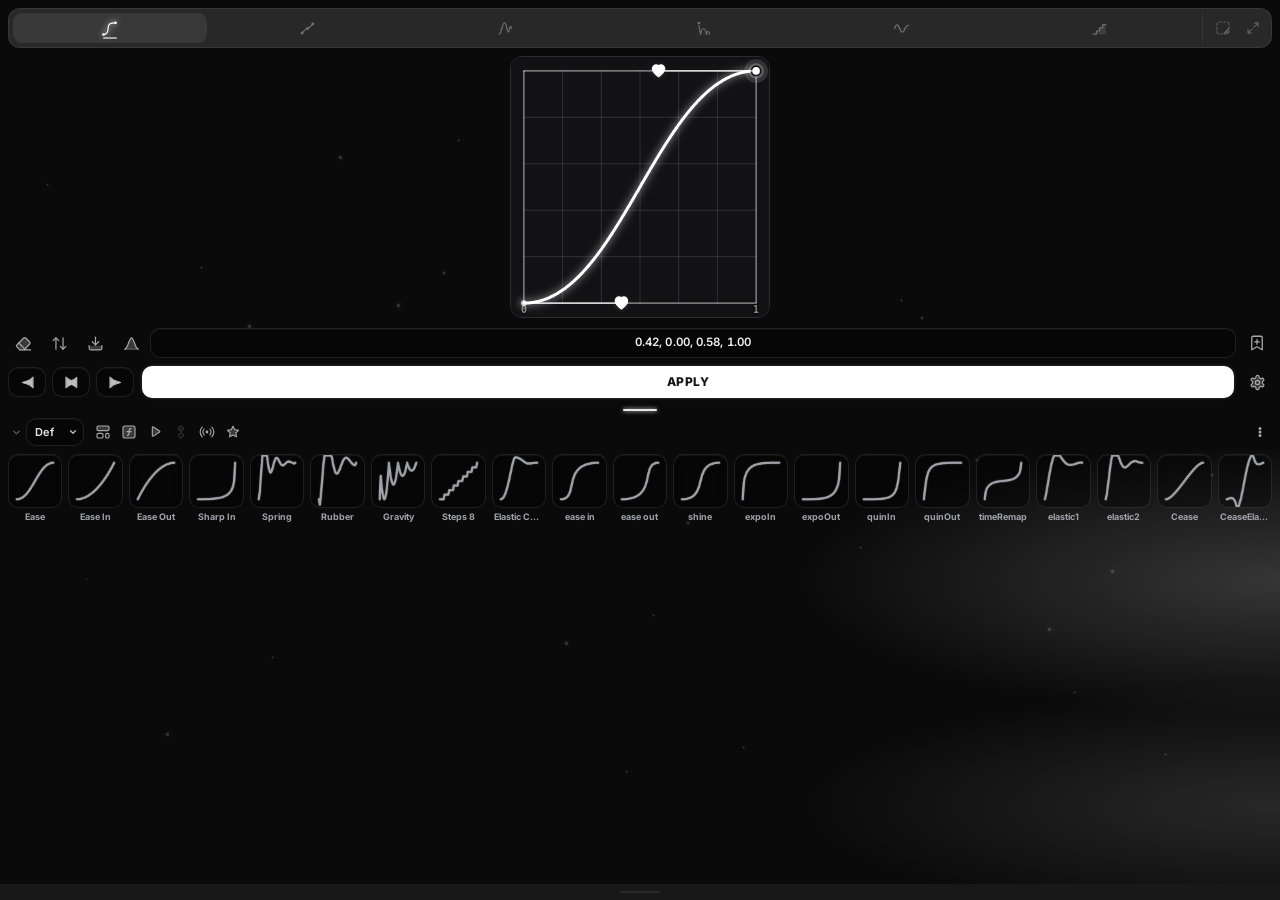
==== neucurve/index.html @ d622b8d4 "Update 1.8.207" ====
<!DOCTYPE html>
<html lang="en">
<head>
  <meta charset="UTF-8" />
  <meta name="viewport" content="width=device-width, initial-scale=1.0" />
  <title>NeuCurve</title>

  <!-- Settings survive Windows Temp cleanup: restore localStorage from a file outside Temp (js/mt-persist.js). Keep FIRST. -->
  <script src="../js/mt-persist.js?v=3"></script>
  <script src="../js/mt-settings-open.js?v=1"></script>
  <!-- Polyfill for older CEF (AE 2019 uses Chromium ~61, globalThis needs Chrome 71+) -->
  <script>
    if (typeof globalThis === 'undefined') { window.globalThis = window; }
  </script>

  <!-- Settings window: the old Svelte settings page is replaced by settings.html (Flow-style).
       If CEP still opens this URL (old manifest / cached window), jump to the new page. -->
  <script>
    if (/[?&]ext=settings/.test(location.search)) { location.replace("settings.html" + location.search); }
  </script>

  <!-- Global error handler for debugging (catches JS errors in older CEF) -->
  <script>
    window.onerror = function(msg, url, line, col, error) {
      var el = document.getElementById('app');
      if (el) {
        el.innerHTML = '<div style="color:#ff5555;font-family:monospace;font-size:11px;padding:16px;word-break:break-all;">' +
          '<b>JS Error:</b><br>' + msg + '<br><br>' +
          '<b>File:</b> ' + (url || 'unknown') + '<br>' +
          '<b>Line:</b> ' + (line || '?') + ':' + (col || '?') + '<br>' +
          (error ? '<b>Stack:</b><br><pre style="white-space:pre-wrap;color:#aaa;font-size:9px;">' + error.stack + '</pre>' : '') +
          '</div>';
      }
      return false;
    };
  </script>

  <!--
    Multitool integration: Curve tab background.
    NeuCurve used to turn transparent while embedded in the Multitool "Curve" tab, so the panel's own background
    image/GIF/video (and its Settings > Background opacity slider) showed through behind it, like every other tab.
    That's still turned off on purpose: the Curve tab keeps its own native solid look regardless of any
    background image/GIF/video or opacity setting elsewhere in the panel. The old mechanism (a "mt-embed-bg"
    veil style block + a stricter "mt-embed-transparent" style block + a JS backstop that hunted down and faded
    every big opaque backdrop, inline, with !important) is intentionally removed rather than just disabled, so
    there's nothing left fighting NeuCurve's own compiled styles.
    What DOES sync now: Settings > Background COLOR (the picker, not the opacity slider or any image/GIF/video).
    NeuCurve's native dark tones (the #0a0a0a / #161616 / #1a1a1a tones the standalone NeuCurve window and its
    graph canvas already use) are re-tinted to follow whatever base color is picked, so the Curve tab doesn't
    look like the one static-colored tab left behind when the rest of the panel changes - see
    nc-theme-sync.js/.css, which listen for their own postMessage independently of this and only override
    when the panel actually has a custom color set (never NeuCurve's own light-theme-less defaults).
    Theme-color sync (accent for buttons/active states/preset borders, the curve/handles, and the preview-strip
    dot) is untouched and still works the same way - also see nc-theme-sync.js/.css.
  -->

  <script>
    (function () {
      // Kept only so anything that still checks for this class (e.g. future CSS) knows the page is embedded;
      // no background/transparency behavior is attached to it anymore.
      if (window.parent !== window) { document.documentElement.classList.add("mt-embedded"); }
    })();
  </script>

  <link rel="preconnect" href="https://fonts.googleapis.com">
  <link rel="preconnect" href="https://fonts.gstatic.com">
  <link href="https://fonts.googleapis.com/css2?family=Inter:wght@400;500;600&family=Outfit:wght@400;500;600;700&family=JetBrains+Mono:wght@400;500&display=swap" rel="stylesheet">
  <!--
    Multitool integration: when this page is embedded in the Multitool "Curve" tab (iframe),
    borrow the CEP bridge objects from the parent panel if this frame has none of its own.
    Does nothing when the page runs as a top-level panel/popup.
  -->
  <script>
    (function () {
      try {
        if (window.parent && window.parent !== window) {
          var p = window.parent;
          if (!window.__adobe_cep__ && p.__adobe_cep__) { window.__adobe_cep__ = p.__adobe_cep__; }
          if (!window.cep && p.cep) { window.cep = p.cep; }
          if (!window.require && p.require) { window.require = p.require; }
        }
      } catch (e) { /* cross-origin parent: leave as is */ }
    })();
  </script>

  <!--
    CSInterface.js HARUS di-load sebelum bundle Svelte.
    Download dari: https://github.com/Adobe-CEP/CEP-Resources
    Letakkan di public/CSInterface.js — Vite akan menyalinnya ke dist/ tanpa modifikasi.
  -->
  <link rel="stylesheet" href="./nc-away.css?v=1">
  <link rel="stylesheet" href="./nc-icons.css">
  <link rel="stylesheet" href="./nc-theme-sync.css">
  <!-- Shared two-part spin box for <input type="number"> (same files as the main panel) + NeuCurve colour -->
  <link rel="stylesheet" href="../css/mt-spinbox.css?v=1">
  <link rel="stylesheet" href="./nc-spinbox.css?v=1">
  <link rel="stylesheet" href="./nc-glow.css?v=5">
  <link rel="stylesheet" href="./nc-apply-glow.css">
  <link rel="stylesheet" href="./nc-fluid-polish.css">
  <link rel="stylesheet" href="./nc-glass.css">
  <link rel="stylesheet" href="./nc-bg.css?v=14">
  <link rel="stylesheet" href="./nc-extras.css">
  <link rel="stylesheet" href="./nc-live.css?v=2">
  <link rel="stylesheet" href="./nc-flow.css?v=19">
  <link rel="stylesheet" href="./nc-morph.css?v=17">
  <link rel="stylesheet" href="./nc-warm.css?v=2">
  <link rel="stylesheet" href="./nc-grad.css?v=2">
  <link rel="stylesheet" href="./nc-flowfx.css?v=6">
  <link rel="stylesheet" href="./nc-polish.css?v=2">
  <link rel="stylesheet" href="./nc-fix16.css?v=1">
  <link rel="stylesheet" href="./nc-fix17.css?v=2">
  <link rel="stylesheet" href="./nc-fix18.css?v=1">
  <link rel="stylesheet" href="./nc-fix19.css?v=1">
  <link rel="stylesheet" href="./nc-light.css?v=2">
  <link rel="stylesheet" href="./nc-icons-pro.css?v=3">
  <link rel="stylesheet" href="./nc-fix20.css?v=1">
  <link rel="stylesheet" href="./nc-fix21.css?v=2">
  <link rel="stylesheet" href="./nc-fix22.css?v=2">
  <link rel="stylesheet" href="./nc-fix23.css?v=1">
  <link rel="stylesheet" href="./nc-fix24.css?v=1">
  <link rel="stylesheet" href="./nc-fix25.css?v=1">
  <link rel="stylesheet" href="./nc-gbox.css?v=7">
  <link rel="stylesheet" href="./nc-view.css?v=4">
  <link rel="stylesheet" href="./nc-handle.css?v=1">
  <link rel="stylesheet" href="./nc-overshoot-fx.css?v=1">
  <link rel="stylesheet" href="./nc-ball.css?v=1">
  <!-- Same custom tooltip as the main panel (shared files, replaces the native title tooltip) -->
  <link rel="stylesheet" href="../css/mt-tooltip.css?v=5">
  <!-- Themed dropdown for the library select (replaces the OS list). Shared with Multi Tool: js/mt-select.js -->
  <link rel="stylesheet" href="../css/mt-select.css?v=3">
  <link rel="stylesheet" href="./nc-select.css?v=1">
  <link rel="stylesheet" href="./nc-theme-fix.css?v=2">
  <link rel="stylesheet" href="./nc-fix26.css?v=1">
  <link rel="stylesheet" href="./nc-cards.css?v=1">
  <link rel="stylesheet" href="./nc-status.css?v=3">
  <link rel="stylesheet" href="./nc-pro.css?v=2">
  <link rel="stylesheet" href="./nc-quick.css?v=3">
  <link rel="stylesheet" href="./nc-expr.css?v=1">
  <link rel="stylesheet" href="./nc-modebar.css?v=1">
  <!-- Compatibility shim for old CEP hosts (CEP 10 / Chromium 74, i.e. AE 2021).
       Feature-detects and does nothing at all on newer hosts (AE 2022+). Also
       re-scans for styles the Svelte bundle below injects at runtime. -->
  <script src="./nc-away.js?v=5"></script>
  <script src="../js/ae2021-compat.js?v=10"></script>
  <script src="../js/mt-tooltip.js?v=11"></script>
  <script src="./CSInterface.js"></script>
  <script src="./nc-light.js?v=2"></script>
  <script src="./nc-theme-sync.js?v=3"></script>
  <script src="./nc-bg.js?v=18"></script>
  <script src="./nc-extras.js?v=4"></script>
  <script src="./nc-live.js?v=4"></script>
  <script src="./nc-glow.js?v=6"></script>
  <script src="./nc-particles.js?v=10"></script>
  <script src="./nc-apply-glow.js?v=3"></script>
  <script src="./nc-gsize.js?v=16"></script>
  <script src="./nc-gfill.js?v=2"></script>
  <script src="./nc-flow.js?v=27"></script>
  <script src="./nc-view.js?v=6"></script>
  <script src="./nc-handle.js?v=1"></script>
  <script src="./nc-ball.js?v=4"></script>
  <script src="./nc-overshoot-fx.js?v=2"></script>
  <script src="./nc-morph.js?v=26"></script>
  <script src="./nc-warm.js?v=3"></script>
  <script src="./nc-status.js?v=3"></script>
  <script src="./nc-pro.js?v=8"></script>
  <script defer src="./nc-quick.js?v=3"></script>
  <script src="../js/mt-spinbox.js?v=1"></script>
  <script src="../js/mt-select.js?v=5"></script>
  <script defer src="./assets/index.js?v=18"></script>
  <script defer src="./nc-icons-pro.js?v=6"></script>
</head>
<body>
  <div id="app"></div>

</body>
</html>
---- neucurve/nc-away.css ----
/* NeuCurve - nc-away.css : see nc-away.js. While the pointer is outside the page, nothing animates (no repaint = no black flash). */
html.nc-away *, html.nc-away *::before, html.nc-away *::after {
  animation-play-state: paused !important;
}
---- neucurve/nc-icons.css ----
/* NeuCurve - larger, better-spaced action icons (tool row + APPLY row).
   Loaded from index.html. No !important: the selectors are deliberately more specific than the compiled
   (hash-suffixed) rules in assets/index.js, so this keeps working if the bundle is rebuilt.
   Tune everything from the variables below. */
:root {
  --nc-icon-btn: 26px;      /* tool-row button box            (glyph 18 + 4px on each side) */
  --nc-icon-svg: 18px;      /* tool-row glyph                 (was 13px) */
  --nc-util-btn: 26px;      /* download / close / settings box */
  --nc-util-svg: 18px;      /* download / close / settings glyph (was 13px) */
  --nc-icon-gap: 2px;       /* space between tool-row buttons */
  --nc-util-gap: 2px;       /* space between utility buttons  */
  --nc-plate-pad: 2px 4px;  /* padding of the dark plate around the icons (hugs the buttons) */
  --nc-plate-radius: 7px;   /* plate corner radius = button radius + padding */
  --nc-apply-h: 26px;       /* APPLY height - matches the icon buttons */
  --nc-row-gap: 8px;        /* APPLY <-> divider <-> utilities */
  --nc-icon-backdrop: #161616; /* dark-gray plate (same as the preset cards) behind the icons so they stay visible over a video/GIF background */
}

/* ---- Tool row (curve, arrow, split, play, diamond, braces, eraser, expand) ---- */
.action-container .control-row { padding: 3px 0 5px; }
.action-container .control-row .icon-group {
  flex-wrap: wrap;                 /* narrow panel: wraps instead of clipping */
  justify-content: center;
  gap: var(--nc-icon-gap);
  padding: var(--nc-plate-pad);
  max-width: 100%;
  background: var(--nc-icon-backdrop);
  border-radius: var(--nc-plate-radius);
}
.action-container .control-row .icon-group .icon-btn {
  width: var(--nc-icon-btn);
  height: var(--nc-icon-btn);
  flex: 0 0 auto;
  border-radius: 5px;
}
.action-container .control-row .icon-group .icon-btn svg {
  width: var(--nc-icon-svg);
  height: var(--nc-icon-svg);      /* CSS size beats the width="13" height="13" attributes */
  flex-shrink: 0;
}

/* ---- APPLY row (APPLY | divider | download, close, settings) ---- */
.action-container .apply-row {
  gap: var(--nc-row-gap);
  margin-top: 6px;
  margin-bottom: 4px;
  align-items: center;
}
.action-container .apply-row .apply-btn {
  height: var(--nc-apply-h);
  font-size: 11px;
  letter-spacing: .6px;
  border-radius: 5px;
  min-width: 0;                    /* lets flex:1 shrink instead of forcing overflow */
}
.action-container .apply-row .apply-divider { height: calc(var(--nc-apply-h) - 8px); }
.action-container .apply-row .utility-group {
  gap: var(--nc-util-gap);
  padding: var(--nc-plate-pad);
  background: var(--nc-icon-backdrop);
  border-radius: var(--nc-plate-radius);
}
.action-container .apply-row .utility-group .utility-btn {
  width: var(--nc-util-btn);
  height: var(--nc-util-btn);
  border-radius: 5px;
}
.action-container .apply-row .utility-group .utility-btn svg {
  width: var(--nc-util-svg);
  height: var(--nc-util-svg);
  flex-shrink: 0;
}
---- neucurve/nc-theme-sync.css ----
/* NeuCurve - theme accent sync (companion to nc-theme-sync.js, which sets --mt-accent/--mt-accent-rgb and the
   "mt-themed" class on <html> from the Multi Tool panel's Theme color picker).

   NeuCurve's compiled bundle already exposes --ui-color and --accent as theming hooks: every button/active-
   state/preset-border rule in it reads them as var(--ui-color, <its own fallback hex>), clearly meant to be
   supplied by whatever embeds it. Setting them here is enough for those - no !important needed, since nothing
   else in NeuCurve ever sets --ui-color/--accent itself.

   --graph-color and --handle-color are different: NeuCurve keeps RE-ASSERTING both, itself, as inline styles
   on <html> AND <body>, from its own per-model color, every time that model's color is picked/changed. A
   plain `:root { --graph-color: ... }` from us would only stick until the next time the user touches a curve
   model, then lose the race back to NeuCurve's own value. A stylesheet rule with !important always outranks
   a plain (non-!important) inline style regardless of which one was written last or most recently - that's
   what actually keeps the accent color as the source of truth here no matter what the user does inside
   NeuCurve afterwards. */
/* FIX: the Multi Tool Theme color no longer drives NeuCurve. --ui-color / --accent now come from NeuCurve's own
   Settings > UI Color (the bundle writes --ui-color on <html>/<body> itself), the graph line from Settings > Graph
   Line Color and the handles from Settings > Handle & Node Color. */

/* Preview-strip circle: the small round "ball" that scrubs along the value-preview track (and its trail) is
   hardcoded in the compiled bundle to a fixed blue (#3b82f6 / rgba(59,130,246,.4)) - it never reads --ui-color
   or --accent at all, unlike the rest of NeuCurve. Re-color both from NeuCurve's own --ui-color (Settings > UI Color). */
html .ball {
  background: var(--ui-color, #FFFFFF) !important;
  box-shadow: 0 0 6px rgba(var(--nc-ui-rgb, 255, 255, 255), 0.6) !important;
}
html .trail {
  background: rgba(var(--nc-ui-rgb, 255, 255, 255), 0.4) !important;
}

/* Belt-and-braces for the curve itself: force the main curve <path>'s own SVG "stroke" presentation attribute
   directly, using the same trick index.html's "mt-embed-bg" style block already relies on for the graph's
   background <rect> (in SVG, a CSS declaration - even without !important - already beats a presentation
   attribute; !important here just keeps this ahead of anything else too). Selector matches nc-glow.js's own
   way of finding this exact path: the direct child <path stroke-width="2.5" fill="none"> of svg.curve-svg.
   This keeps the visible curve on-theme even if a future NeuCurve build stops reading --graph-color for it. */
/* FIX: removed - the curve line color now comes only from NeuCurve Settings > Graph Line Color.
html.mt-themed svg.curve-svg > path[stroke-width="2.5"][fill="none"] {
  stroke: var(--mt-accent) !important;
}
*/

/* ---------------------------------------------------------------------------------------------
   Background sync (companion to the bgHex/bgRgb handling in nc-theme-sync.js).
   The Curve tab's visible UI (graph grid, the vertical model rail, the bottom/side library panel,
   the hint bar) is ALL one component (.graph-shell and its children, Svelte scope "svelte-ybne5g"),
   and every one of those backgrounds is a hardcoded hex with no var() hook of its own - unlike the
   accent hooks above (--ui-color/--accent), which the bundle already reads via var() throughout.
   (.extension-wrapper/.canvas-container/.curve-svg below are a DIFFERENT, separate component that
   isn't part of this screen - kept in case some other NeuCurve view does render them.)
   Each gets !important + the tier nc-theme-sync.js derived from the panel's background color that
   matches its ORIGINAL hardcoded value, so the #1e1e1e/#1a1a1a/#141414/#0a0a0a family's relative
   "elevation" is kept at any base color instead of just being re-hued flat:
     .graph-shell   (#1e1e1e, the full-screen shell)        -> --mt-bg-shell-rgb   (offset  0)
     .side-column   (#1a1a1a, the bottom preset/library panel) -> --mt-bg-side-rgb    (offset -4)
     .model-rail, .hint (#141414, vertical rail / hint bar) -> --mt-bg-rail-rgb    (offset -10)
     .canvas-column (#0a0a0a, the actual graph/grid area)   -> --mt-bg-canvas-rgb  (offset -20)
   --------------------------------------------------------------------------------------------- */
html.mt-bg-themed .graph-shell {
  background: rgb(var(--mt-bg-shell-rgb)) !important;
}
html.mt-bg-themed .side-column {
  background: rgb(var(--mt-bg-side-rgb)) !important;
}
html.mt-bg-themed .model-rail,
html.mt-bg-themed .hint {
  background: rgb(var(--mt-bg-rail-rgb)) !important;
}
html.mt-bg-themed .canvas-column {
  background: rgb(var(--mt-bg-canvas-rgb)) !important;
}

/* Separate component, not part of the Curve tab screen above, kept for coverage if reachable elsewhere. */
html.mt-bg-themed .extension-wrapper {
  background: rgb(var(--mt-bg-side-rgb)) !important;
}
html.mt-bg-themed .canvas-container,
html.mt-bg-themed .curve-svg {
  background: rgb(var(--mt-bg-canvas-rgb)) !important;
}

/* The graph's own background is an SVG <rect fill="#0e0e0e">, not a CSS background - a plain CSS `fill`
   declaration (even without !important) already beats an SVG presentation attribute, so this is belt-and-
   braces the same way the curve <path>'s stroke rule above is. Scoped to the specific 0,0-origin backdrop
   rect (x="0" y="0", a direct child of svg.curve-svg) so it can't catch some other, smaller rect later. The
   ~35 other hardcoded surfaces this same bug affects (canvas floor, side rail, Settings, the preset
   library, etc.) are handled in nc-theme-sync.js instead (#mt-bg-dynamic-sync) - too many, and too likely to
   grow in a future NeuCurve build, to hand-list here. */
html.mt-bg-themed svg.curve-svg > rect[x="0"][y="0"] {
  fill: rgb(var(--mt-bg-canvas-rgb)) !important;
}
---- css/mt-spinbox.css ----
/* Multi Tool - mt-spinbox.css : two-part stepper on the right edge of every <input type="number"> (see js/mt-spinbox.js).
   The OS spin buttons are removed; chevrons are painted as background layers so no wrapper element / layout change is
   needed. Hover lights the half under the pointer (data-mt-spin), press strengthens it (data-mt-press). */

input[type="number"]:not([data-native="true"])::-webkit-inner-spin-button,
input[type="number"]:not([data-native="true"])::-webkit-outer-spin-button { -webkit-appearance: none !important; appearance: none !important; margin: 0; display: none; }
input[type="number"]:not([data-native="true"]) { -moz-appearance: textfield; padding-right: 22px !important; }

input[type="number"]:not([data-native="true"]):not(:disabled) {
  --mt-a: .0; --mt-p: right top; --mt-chev: .55;
  background-image:
    linear-gradient(rgba(var(--accent-rgb, 255, 255, 255), var(--mt-a)), rgba(var(--accent-rgb, 255, 255, 255), var(--mt-a))),
    url("data:image/svg+xml,%3Csvg xmlns='http://www.w3.org/2000/svg' viewBox='0 0 18 10'%3E%3Cpath d='M5.5 7 9 3.5 12.5 7' fill='none' stroke='%23a8a8b4' stroke-width='1.7' stroke-linecap='round' stroke-linejoin='round'/%3E%3C/svg%3E"),
    url("data:image/svg+xml,%3Csvg xmlns='http://www.w3.org/2000/svg' viewBox='0 0 18 10'%3E%3Cpath d='M5.5 3 9 6.5 12.5 3' fill='none' stroke='%23a8a8b4' stroke-width='1.7' stroke-linecap='round' stroke-linejoin='round'/%3E%3C/svg%3E") !important;
  background-repeat: no-repeat !important;
  background-size: 18px 50%, 18px 50%, 18px 50% !important;
  background-position: var(--mt-p), right top, right bottom !important;
  transition: border-color var(--dur-micro, .15s) ease, box-shadow var(--dur-micro, .15s) ease, background-color .3s ease;
}
:root[data-theme="light"] input[type="number"]:not([data-native="true"]):not(:disabled) {
  background-image:
    linear-gradient(rgba(var(--accent-rgb, 255, 255, 255), var(--mt-a)), rgba(var(--accent-rgb, 255, 255, 255), var(--mt-a))),
    url("data:image/svg+xml,%3Csvg xmlns='http://www.w3.org/2000/svg' viewBox='0 0 18 10'%3E%3Cpath d='M5.5 7 9 3.5 12.5 7' fill='none' stroke='%23666672' stroke-width='1.7' stroke-linecap='round' stroke-linejoin='round'/%3E%3C/svg%3E"),
    url("data:image/svg+xml,%3Csvg xmlns='http://www.w3.org/2000/svg' viewBox='0 0 18 10'%3E%3Cpath d='M5.5 3 9 6.5 12.5 3' fill='none' stroke='%23666672' stroke-width='1.7' stroke-linecap='round' stroke-linejoin='round'/%3E%3C/svg%3E") !important;
}
input[type="number"][data-mt-spin="up"]   { --mt-a: .26; --mt-p: right top;    cursor: pointer !important; }
input[type="number"][data-mt-spin="down"] { --mt-a: .26; --mt-p: right bottom; cursor: pointer !important; }
input[type="number"][data-mt-press]       { --mt-a: .5; }
input[type="number"].mt-bump { animation: mtSpinPulse .28s cubic-bezier(.22, 1, .36, 1); }
@keyframes mtSpinPulse {
  0%   { box-shadow: inset 0 1px 2px rgba(0,0,0,.3), 0 0 0 0 rgba(var(--accent-rgb, 255, 255, 255), .55); }
  100% { box-shadow: inset 0 1px 2px rgba(0,0,0,.3), 0 0 0 5px rgba(var(--accent-rgb, 255, 255, 255), 0); }
}
/* narrow coordinate fields (TextFlex X / Y / Z): a little wider so 4 digits still fit next to the stepper */
.coord .num { width: 4rem; }
:root[data-reduce-motion="true"] input[type="number"].mt-bump { animation: none; }
---- neucurve/nc-spinbox.css ----
/* NeuCurve - spin box colours. The shared stepper (../css/mt-spinbox.css + ../js/mt-spinbox.js, used by the main panel)
   is also loaded here so number fields in the Curve tab get the same big, clickable two-part stepper instead of the
   tiny native arrows. Only job of this file: tint it with NeuCurve's own UI colour (tracked in --nc-ui-rgb by
   nc-theme-sync.js) instead of the Multi Tool purple. */
:root { --accent-rgb: var(--nc-ui-rgb, 255, 210, 30); }
---- neucurve/nc-glow.css ----
/* NeuCurve - curve glow is now drawn by nc-glow.js (stacked SVG strokes). The old CSS filter: drop-shadow() rule was
   removed on purpose: it is not rendered in After Effects' CEF and would only double the glow where it does work. */
.curve-svg > g.nc-glow, .curve-svg > g.nc-uglow { pointer-events: none; }

/* While a drag is running only every 3rd glow layer is drawn (nc-glow.js skips updating the others): the curve
   keeps a soft halo but the browser repaints far fewer wide strokes per frame. Full glow returns on release. */
html.nc-graph-drag .curve-svg > g.nc-glow, html.nc-graph-drag .curve-svg > g.nc-uglow { display: none; }
html.nc-graph-drag .curve-svg .nc-hglow { display: none; }

/* v26: the live-preview ball and its tail step aside while the graph is being dragged (nc-ball.js stops writing then). */
html.nc-graph-drag .curve-svg > g.nc-ball { visibility: hidden; }

/* v5: Settings > Curve Line > Glow (g.nc-uglow) and Handle Glow (circle.nc-hglow-u, stays visible while dragging: it is one cheap circle per handle).
   Both are hidden while the curve morphs, like the built-in glow (see nc-morph.css). */
.curve-svg.nc-morphing > g.nc-uglow { display: none; }
---- neucurve/nc-apply-glow.css ----
/* NeuCurve - continuous grow -> hold -> shrink glowing-border animation for the primary "APPLY" button, in the
   same spirit as the "Auto Parent" toggle's neon ring in MultiTool (see style.css .saber-wrap) but drawn as an
   animated SVG stroke instead of a rotating conic-gradient, so the light visibly TRAVELS around the button's
   rounded outline: it starts as a small point on the bottom border, grows all the way around into a fully
   closed glowing ring, holds that ring briefly, then shrinks back down to the exact same point and loops.

   CEF NOTE (important): two separate CEF limitations shaped this file, keep both in mind before "simplifying":
     1. filter: drop-shadow() on an SVG <path> is not rendered inside After Effects' embedded Chromium - see
        nc-glow.js for the exact same limitation on the curve itself. So the "neon" look here is built from a
        stacked, low-opacity soft duplicate instead of a drop-shadow filter. The one filter used -
        filter: blur() on that soft duplicate - IS supported in CEF and is the same technique MultiTool's own
        .saber-wrap::after already relies on.
     2. The actual grow/hold/shrink dash animation is intentionally NOT done with CSS @keyframes on
        stroke-dasharray here - see nc-apply-glow.js. Animating that property via CSS (especially with
        calc(var(...)) inside the value list) is unreliable on older/embedded Chromium and can silently render
        nothing. nc-apply-glow.js drives stroke-dasharray/-dashoffset directly every frame via
        requestAnimationFrame instead, which works on any CEF version. Do not move that logic back into a
        CSS @keyframes block.

   Markup is injected by nc-apply-glow.js as an <svg> that is the FIRST CHILD of .apply-btn itself, sized to
   EXACTLY match the button's own box (no bleed/inset - see nc-apply-glow.js), so the traced border sits right
   on the button's real 8px-radius edge instead of floating slightly outside it.
   To turn this off entirely: delete the <script src="./nc-apply-glow.js"> line in index.html. */

.apply-btn {
  --nc-glow-white: #ffffff;
}

.nc-apply-glow-svg {
  position: absolute;
  left: 0; top: 0;
  width: 100%; height: 100%;
  overflow: visible;              /* the soft blurred layer may still bleed a couple px past the edge */
  pointer-events: none;           /* clicks always reach the real <button> underneath */
  z-index: -1;                    /* above the button's own background, below its "APPLY" text */
}

.nc-apply-glow-trace,
.nc-apply-glow-trace-soft {
  fill: none;
  stroke: var(--nc-glow-white);
  stroke-linecap: round;          /* rounded ends - shows a soft dot at the point where the trace is closed */
  transform: translateZ(0);       /* own compositor layer - keeps the sweep at a fluid 60fps */
}

/* stroke-dasharray / stroke-dashoffset on both of these are set frame-by-frame from nc-apply-glow.js, not
   from CSS (see the CEF NOTE above) - this block only carries the static look of each layer. */
.nc-apply-glow-trace {
  stroke-width: 1.6;
  opacity: 0.95;
}
.nc-apply-glow-trace-soft {
  stroke-width: 5;
  filter: blur(2.5px);
  opacity: 0.35;
}

/* Hover/click: brighten in place, WITHOUT restarting the loop. Gating the animation itself on hover (adding/
   removing it) would restart the sweep from 0 every time - the exact "resets/glitches on click" bug MultiTool
   already hit and documented on .saber-wrap. Boosting brightness costs nothing and never desyncs. */
.apply-btn:hover .nc-apply-glow-svg,
.apply-btn:active .nc-apply-glow-svg {
  filter: brightness(1.3);
}

/* The actual reduced-motion handling (holding a static, fully-closed ring instead of looping) happens in
   nc-apply-glow.js via the OPT-IN "data-reduce-motion" attribute (same policy as the panel's own
   css/style.css) - NOT the OS "prefers-reduced-motion" setting, which used to silently freeze this glow
   inside After Effects' embedded Chromium whenever the user had Windows "Show animations" off, even though
   they never asked for anything here to stop moving. This block is just a defensive fallback for the same
   opt-in attribute, scoped to this document. */
html[data-reduce-motion="true"] .nc-apply-glow-trace,
html[data-reduce-motion="true"] .nc-apply-glow-trace-soft {
  transition: none;
}
---- neucurve/nc-fluid-polish.css ----
/* ==========================================================
   NeuCurve - nc-fluid-polish.css
   Additive-only polish patch, loaded LAST (after nc-theme-sync/
   nc-icons/nc-apply-glow/nc-glow). Deliberately does NOT touch:
     - the curve glow (nc-glow.js/.css)
     - the APPLY button's traced-border glow (nc-apply-glow.js/.css)
     - the falling particles (nc-particles.js)
     - theme color sync (nc-theme-sync.js/.css)
   All four are already tuned in detail (see README.txt "CURVE GLOW",
   "APPLY BUTTON GLOW", "CURVE PARTICLES") and README explicitly warns
   against rebuilding them from scratch - this file only adds a
   tactile press + neon focus halo to plain buttons/inputs, matching
   the feel of css/style.css's .tool/.btn press states in the main
   Multi Tool panel. .apply-btn is excluded below since it already
   has its own hover/active feedback (brightness boost on its glow
   trace) and its glow SVG is sized to match the button exactly -
   no need to layer anything else on top of it. */

button:not(.apply-btn):active {
  transform: scale(0.96);
  transition: transform 0.12s cubic-bezier(0.25, 1, 0.5, 1);
}

select:focus-visible,
input:focus-visible {
  outline: none;
  box-shadow: 0 0 8px rgba(var(--nc-ui-rgb, 255, 255, 255), 0.5);
}

/* Same opt-in reduced-motion attribute nc-apply-glow.css already checks (NOT the OS
   prefers-reduced-motion setting - see that file's comment on why). */
html[data-reduce-motion="true"] button:not(.apply-btn):active { transition: none; }
---- neucurve/nc-glass.css ----
/* NeuCurve - nc-glass.css
   Aligns the Curve tab with the panel's "Clean Dark Glassmorphism" palette (css/glass-theme.css in the
   parent panel): same #16161a base, same hairline border, same tiering. The Curve tab stays SOLID on
   purpose (see README "CURVE TAB BACKGROUND") - so this only swaps NeuCurve's own hard-coded greys for
   the panel's, it adds no transparency or blur.

   Scoped to html:not(.mt-bg-themed): as soon as the user picks a custom Background color, nc-theme-sync.css
   takes over with tiers derived from THAT color, and these defaults step aside. */
html:not(.mt-bg-themed) .graph-shell   { background: #16161a !important; }
html:not(.mt-bg-themed) .side-column   { background: #1b1b20 !important; box-shadow: inset 0 1px 0 rgba(255, 255, 255, 0.08); }
html:not(.mt-bg-themed) .model-rail,
html:not(.mt-bg-themed) .hint          { background: #131317 !important; box-shadow: inset -1px 0 0 rgba(255, 255, 255, 0.06); }
html:not(.mt-bg-themed) .canvas-column { background: #0f0f13 !important; }
---- neucurve/nc-bg.css ----
/* NeuCurve - nc-bg.css   (v10)
   Styles for the "Adjust Background" editor in NeuCurve's Settings window (see nc-bg.js).
   The background itself is NeuCurve's own <image> inside the graph SVG - no extra layer, no extra CSS needed. */
/* ---------- Adjust Background editor (Settings > Graph Background > Adjust Background) ---------- */
body.nc-bg-edit #app { opacity: 0; visibility: hidden; pointer-events: none; }
body.nc-bg-edit { cursor: grab; }
body.nc-bg-edit.nc-bg-dragging, body.nc-bg-edit.nc-bg-dragging * { cursor: grabbing; user-select: none; }
#nc-bg-editor {
  position: fixed; left: 50%; bottom: 12px; z-index: 50; transform: translate(-50%, 14px);
  width: min(94vw, 300px); box-sizing: border-box; display: flex; flex-direction: column; gap: 8px;
  padding: 12px; background: rgba(22, 22, 26, 0.94); border: 1px solid #2a2a30; border-radius: 12px;
  box-shadow: 0 10px 32px rgba(0, 0, 0, 0.5); color: #ddd; font: 11px Inter, sans-serif; cursor: default;
  opacity: 0; visibility: hidden; pointer-events: none; transition: opacity .25s, transform .3s, visibility 0s linear .3s;
}
body.nc-bg-edit #nc-bg-editor { opacity: 1; visibility: visible; pointer-events: auto; transform: translate(-50%, 0); transition: opacity .25s, transform .3s; }
.nc-bge-head { display: flex; align-items: baseline; justify-content: space-between; gap: 8px; }
.nc-bge-head strong { font-size: 13px; font-weight: 600; }
.nc-bge-head span { font-size: 10px; color: #8a8a8a; }
.nc-bge-row { display: flex; align-items: center; gap: 8px; }
.nc-bge-row label { flex: 0 0 62px; font-size: 10px; color: #888; }
.nc-bge-row input[type="range"] { flex: 1; min-width: 0; -webkit-appearance: none; height: 3px; background: #2a2a30; border-radius: 4px; outline: none; }
.nc-bge-row input[type="range"]::-webkit-slider-thumb { -webkit-appearance: none; width: 12px; height: 12px; background: #fff; border-radius: 50%; cursor: pointer; border: 2px solid var(--ui-color, #3366ff); }
.nc-bge-row output { flex: 0 0 34px; text-align: right; font: 10px "JetBrains Mono", monospace; color: #999; }
.nc-bge-actions { display: flex; justify-content: flex-end; gap: 8px; margin-top: 2px; }
.nc-bge-actions button { background: #1a1a1f; border: 1px solid #2a2a30; color: #bbb; font-size: 10px; padding: 5px 14px; border-radius: 6px; cursor: pointer; }
.nc-bge-actions button:hover { background: #24242b; color: #fff; }
.nc-bge-actions button.primary { background: var(--ui-color, #3366ff); border-color: var(--ui-color, #3366ff); color: var(--nc-bge-on, #fff); }

/* FULL-window preview: image over the whole Settings window; the frame is what the graph really shows. */
#nc-bg-prev { display: none; position: fixed; top: 0; right: 0; bottom: 0; left: 0; overflow: hidden; background: #08080a; z-index: 5; }
#nc-bg-prev img { position: absolute; max-width: none; user-select: none; pointer-events: none; }
#nc-bg-frame { position: absolute; box-sizing: border-box; pointer-events: none; border: 1px solid rgba(255, 255, 255, 0.7);
  box-shadow: 0 0 0 200vmax rgba(6, 6, 10, 0.62), inset 0 0 0 1px rgba(0, 0, 0, 0.5); }
body.nc-bg-edit #nc-bg-prev { cursor: grab; }
body.nc-bg-dragging #nc-bg-prev { cursor: grabbing; }

/* ---------- Use Original Media Colors (Flow: .curve-graph-background img { filter: grayscale(1) contrast(1.05) } + .use-original-color { filter: none }) ---------- */
svg.curve-svg > image, #nc-bg-prev img { filter: grayscale(1) contrast(1.05); }
html.nc-bg-orig svg.curve-svg > image, html.nc-bg-orig #nc-bg-prev img { filter: none; }
---- neucurve/nc-extras.css ----
/* NeuCurve - nc-extras.css : Settings UI for Background Gradient + Handle Style (see nc-extras.js) */
.nc-x-sec .section-header { align-items: center; }
.nc-x-row { display: flex; align-items: center; gap: 8px; margin-top: 10px; }
.nc-x-lab { flex: 0 0 76px; font-size: 10px; font-weight: 700; color: #8a8a8a; text-transform: uppercase; }
.nc-x-fill { flex: 1; }
.nc-x-val { flex: 0 0 44px; text-align: right; font: 9px "JetBrains Mono", monospace; color: #888; }
.nc-x-range { flex: 1; min-width: 0; -webkit-appearance: none; height: 3px; background: #222; border-radius: 4px; outline: none; }
.nc-x-range::-webkit-slider-thumb { -webkit-appearance: none; width: 12px; height: 12px; background: #fff; border-radius: 50%; cursor: pointer; border: 2px solid var(--ui-color, #3366ff); }
.nc-x-color { width: 30px; height: 18px; padding: 0; border: 1px solid #333; border-radius: 4px; background: none; cursor: pointer; }
.nc-x-color::-webkit-color-swatch-wrapper { padding: 0; }
.nc-x-color::-webkit-color-swatch { border: none; border-radius: 3px; }
.nc-x-prev { height: 22px; margin-top: 10px; border-radius: 6px; border: 1px solid #222; background: #111; }
.nc-x-note { margin: 8px 0 0; font-size: 10px; color: #7a7a7a; font-style: italic; line-height: 1.4; }
.nc-x-shapes { display: grid; grid-template-columns: repeat(3, 1fr); gap: 6px; margin-top: 10px; }
.nc-x-shape { display: flex; flex-direction: column; align-items: center; gap: 4px; padding: 8px 4px 6px; background: #141414; border: 1px solid #222; border-radius: 6px; color: #777; font-size: 10px; cursor: pointer; transition: background-color .2s, border-color .2s, color .2s; }
.nc-x-shape:hover { background: #1a1a1a; color: #ccc; }
.nc-x-shape.active { background: var(--ui-color, #3366ff); border-color: var(--ui-color, #3366ff); color: #fff; }
.nc-x-imgrow { display: flex; align-items: center; gap: 6px; margin-top: 10px; }
.nc-x-name { flex: 1; min-width: 0; overflow: hidden; text-overflow: ellipsis; white-space: nowrap; font-size: 10px; color: #8a8a8a; }
.nc-x-btn { background: #1a1a1a; border: 1px solid #222; color: #aaa; font-size: 10px; padding: 5px 10px; border-radius: 4px; cursor: pointer; }
.nc-x-btn:hover { background: #222; color: #fff; }
.nc-x-btn-ghost { background: transparent; }
.nc-x-actions { display: flex; justify-content: flex-end; margin-top: 10px; }

/* ---------- Background Gradient section (Settings) ---------- */
.nc-x-toggle { position: relative; width: 34px; height: 18px; border-radius: 10px; border: 1px solid #333; background: #1a1a1a; cursor: pointer; padding: 0; transition: background .2s, border-color .2s; }
.nc-x-toggle i { position: absolute; top: 2px; left: 2px; width: 12px; height: 12px; border-radius: 50%; background: #777; transition: transform .2s, background .2s; }
.nc-x-toggle.on { background: var(--ui-color, #3366ff); border-color: var(--ui-color, #3366ff); }
.nc-x-toggle.on i { transform: translateX(16px); background: #fff; }
.nc-x-gprev { height: 46px; }
.nc-x-gpresets { display: grid; grid-template-columns: repeat(3, 1fr); gap: 6px; margin-top: 10px; }
.nc-x-gp { display: flex; flex-direction: column; align-items: stretch; gap: 4px; padding: 4px; background: #141414; border: 1px solid #222; border-radius: 7px; cursor: pointer; transition: transform .15s, border-color .2s, background .2s; }
.nc-x-gp span { display: block; height: 26px; border-radius: 4px; border: 1px solid rgba(255,255,255,.06); }
.nc-x-gp em { font-style: normal; font-size: 10px; color: #777; text-align: center; white-space: nowrap; overflow: hidden; text-overflow: ellipsis; }
.nc-x-gp:hover { background: #1b1b1b; border-color: #3a3a3a; transform: translateY(-1px); }
.nc-x-gp:hover em { color: #ddd; }
.nc-x-gp.active { border-color: var(--ui-color, #3366ff); box-shadow: 0 0 0 1px var(--ui-color, #3366ff) inset; }
.nc-x-gp.active em { color: #fff; }
.nc-x-seg { flex: 1; display: flex; background: #141414; border: 1px solid #222; border-radius: 6px; padding: 2px; }
.nc-x-segbtn { flex: 1; background: transparent; border: 0; color: #777; font-size: 10px; padding: 5px 4px; border-radius: 4px; cursor: pointer; transition: background .2s, color .2s; }
.nc-x-segbtn:hover { color: #ddd; background: #1d1d1d; }
.nc-x-segbtn.active { background: var(--ui-color, #3366ff); color: #fff; }
---- neucurve/nc-live.css ----
/* NeuCurve - nc-live.css : cursor lock while dragging on the graph (see nc-live.js). The LIVE status badge UI was removed. */
html.nc-graph-drag, html.nc-graph-drag * { cursor: crosshair !important; }

/* Handles and anchors: Move cursor on hover and for the whole drag (nc-live.js adds html.nc-handle-drag). */
html body .shell.shell svg.curve-svg g.handles > g,
html body .shell.shell svg.curve-svg g.handles > g *,
html body .shell.shell svg.curve-svg circle { cursor: move !important; }
html.nc-graph-drag.nc-handle-drag, html.nc-graph-drag.nc-handle-drag * { cursor: move !important; }
---- neucurve/nc-flow.css ----
/* NeuCurve - nc-flow.css
   "Flow" look for the Curve tab (reference: the Flow extension screenshot).
   Loaded LAST in index.html, together with nc-flow.js (which re-arranges the control rows).
   Everything is scoped under html body .shell.shell so it outranks the compiled (hash-suffixed) rules without
   fighting nc-theme-sync.css (the panel Background color still re-tints the panel base).
   Accent = NeuCurve Settings > UI Color (--ui-color, written by the bundle); NOT the panel Theme color. Falls back to Flow yellow.
   Tune the look from the variables below. */
:root {
  --fl-accent: var(--ui-color, #FFFFFF);
  --fl-accent-ink: #151515;
  --fl-bg: #1a1a1a;
  --fl-btn: #262626;
  --fl-btn-hover: #303030;
  --fl-line: #2f2f2f;
  --fl-icon: #a8a8a8;
  --fl-radius: 12px;
}
/* (removed: forcing --ui-color from --fl-accent was circular once --fl-accent follows --ui-color) */

/* ------------------------------------------------------------------ base surfaces */
html body .shell.shell .extension-wrapper { background: var(--fl-bg); border: 0; box-shadow: none; }
html body .shell.shell .main-container,
html body .shell.shell .content-wrapper,
html body .shell.shell .fixed-section,
html body .shell.shell .action-container,
html body .shell.shell .variable-section,
html body .shell.shell .library-area,
html body .shell.shell .preset-container,
html body .shell.shell .grid-scroll {
  background: transparent !important;
  border: 0 !important;
}
html body .shell.shell .action-container { padding: 0 !important; }

/* ------------------------------------------------------------------ model tabs */
html body .shell.shell .model-tabs-horizontal {
  background: #202020 !important; border: 1px solid #2c2c2c !important; border-radius: 12px;
  gap: 4px; padding: 4px; margin: 8px 8px 8px; overflow: visible;
}
html body .shell.shell .mtab {
  flex: 1 1 0; min-width: 0; height: 30px; padding: 0;
  background: transparent; border: 1px solid transparent !important; border-radius: 9px;
  color: #6f6f6f;
}
html body .shell.shell .mtab:hover:not(.active) { color: #cfcfcf; background: rgba(255,255,255,.04); }
html body .shell.shell .mtab.active.active {
  background: #262626; border: 1px solid #3c3c3c !important; color: #fff;
  box-shadow: inset 0 -2px 0 var(--fl-accent);
}
html body .shell.shell .mtab svg { width: 17px; height: 17px; }

/* ------------------------------------------------------------------ graph */
html body .shell.shell .canvas-area {
  margin: 0 8px; border-radius: var(--fl-radius); overflow: hidden;
  border: 1px solid #2c2c2c !important; background: #0e0e0e;
}
html body .shell.shell .canvas-container { background: transparent; }
html body .shell.shell svg.curve-svg > text,
html body .shell.shell svg.curve-svg text { display: none; }
html body .shell.shell svg.curve-svg line[stroke="#555"] { stroke: rgba(255,255,255,.38); stroke-width: .8; }
html body .shell.shell svg.curve-svg line[stroke="#333"] { stroke: rgba(255,255,255,.10); stroke-width: .5; }
html body .shell.shell svg.curve-svg line[stroke="#aaa"] { stroke: rgba(255,244,214,.9); stroke-width: 1.2; }
html body .shell.shell svg.curve-svg > path[stroke-width="2.5"] { stroke-width: 3; stroke-linecap: round; }
html body .shell.shell svg.curve-svg g.nc-glow { opacity: 1; }
html body .shell.shell svg.curve-svg g.handles > line { stroke-opacity: .9; }

/* large-graph-editor button moves onto the graph corner (nc-flow.js) */
html body .shell.shell .fl-expand {
  position: absolute; right: 6px; bottom: 6px; z-index: 6;
  width: 22px; height: 22px; padding: 0; border: 0; border-radius: 6px;
  background: transparent; color: rgba(255,255,255,.75);
  display: flex; align-items: center; justify-content: center; cursor: pointer;
}
html body .shell.shell .fl-expand:hover { color: #fff; background: rgba(0,0,0,.35); }
html body .shell.shell .fl-expand svg { width: 14px; height: 14px; }
/* LIVE badge (nc-live.js) goes to the opposite corner so it never sits under the expand icon */
html body .shell.shell .canvas-area .nc-live-badge,
html body .shell.shell .canvas-area .nc-live { right: auto !important; left: 8px !important; }

/* ------------------------------------------------------------------ control bar (built by nc-flow.js) */
html body .shell.shell .fl-bar { display: flex; flex-direction: column; padding: 10px 8px 4px; }
html body .shell.shell .fl-row { display: flex; align-items: center; }
html body .shell.shell .fl-row + .fl-row { margin-top: 8px; }
html body .shell.shell .fl-row > * + * { margin-left: 6px; }

/* plain icon buttons (row 1: reset / import / speed, settings gear) */
html body .shell.shell .fl-ico {
  width: 30px; height: 30px; flex: 0 0 auto; padding: 0; border: 0; border-radius: 8px;
  background: transparent; color: var(--fl-icon);
  display: flex; align-items: center; justify-content: center; cursor: pointer;
  transition: color .15s, background .15s, transform .1s;
}
html body .shell.shell .fl-ico:hover { color: #fff; background: rgba(255,255,255,.06); }
html body .shell.shell .fl-ico:active { transform: scale(.94); }
html body .shell.shell .fl-ico.active { color: var(--fl-accent); background: rgba(255,255,255,.07); }
html body .shell.shell .fl-ico svg { width: 17px; height: 17px; }

/* value pill */
html body .shell.shell .fl-pill {
  flex: 1 1 auto; min-width: 0; height: 30px; padding: 0 8px; margin-left: 4px;
  background: #202020; border: 1px solid var(--fl-line); border-radius: 9px;
  color: #f2f2f2; font: 600 11.5px/1 "Inter", "Segoe UI", sans-serif; letter-spacing: .1px;
  white-space: nowrap; overflow: hidden; text-overflow: ellipsis; text-align: center; cursor: pointer;
  font-variant-numeric: tabular-nums;
}
html body .shell.shell .fl-pill:hover { border-color: #444; }
html body .shell.shell .fl-pill.is-copied { border-color: var(--fl-accent); color: var(--fl-accent); }

/* star (save as preset) */
html body .shell.shell .fl-star { color: var(--fl-accent); }
html body .shell.shell .fl-star svg { fill: var(--fl-accent); width: 18px; height: 18px; }

/* row 2: « hourglass »  APPLY  gear */
html body .shell.shell .fl-sq {
  width: 38px; height: 30px; flex: 0 0 auto; padding: 0; border: 0; border-radius: 9px;
  background: var(--fl-btn); color: #e9e9e9;
  display: flex; align-items: center; justify-content: center; cursor: pointer;
  transition: background .15s, transform .1s;
}
html body .shell.shell .fl-sq:hover { background: var(--fl-btn-hover); }
html body .shell.shell .fl-sq:active { transform: scale(.95); }
html body .shell.shell .fl-sq.active { color: var(--fl-accent); }
html body .shell.shell .fl-sq svg { width: 16px; height: 16px; }
html body .shell.shell .fl-row2 { margin-top: 10px; }
html body .shell.shell .fl-row2 .apply-btn {
  flex: 1 1 auto; min-width: 0; height: 32px; margin-left: 8px; margin-right: 2px;
  background: var(--fl-accent); color: var(--fl-accent-ink);
  font: 800 12px/1 "Inter", "Segoe UI", sans-serif; letter-spacing: .6px;
  border-radius: 10px; border: 0; animation: none; box-shadow: none;
}
html body .shell.shell .fl-row2 .apply-btn::before { display: none; }
html body .shell.shell .fl-row2 .apply-btn:hover { filter: brightness(1.06); }
html body .shell.shell .fl-row2 .apply-btn:active { transform: scale(.97); filter: brightness(.96); }
html body .shell.shell .fl-row2 .apply-btn .nc-apply-glow-svg { display: none; }

/* divider (draggable) becomes the small accent bar */
html body .shell.shell .fl-bar .section-divider {
  height: 16px; background: transparent; border: 0; margin-top: 4px;
}
html body .shell.shell .fl-bar .section-divider:hover { background: transparent; }
html body .shell.shell .fl-bar .divider-line { width: 34px; height: 2px; background: var(--fl-accent); border-radius: 2px; opacity: .9; }

/* scrub slider */
html body .shell.shell .fl-bar .preview-strip-container { padding: 2px 2px 8px; background: transparent; }
html body .shell.shell .fl-bar .preview-track-wrapper {
  height: 14px; background: transparent; border: 0; border-radius: 7px; overflow: visible;
}
html body .shell.shell .fl-bar .hash-marks { display: none; }
html body .shell.shell .fl-bar .track { height: 100%; }
html body .shell.shell .fl-bar .track::before {
  content: ""; position: absolute; left: 0; right: 0; top: 50%; height: 4px; margin-top: -2px;
  background: #343434; border-radius: 3px;
}
html body .shell.shell .fl-bar .progress { background: rgba(255,255,255,.10); height: 4px; top: 50%; margin-top: -2px; border-radius: 3px; }
html body .shell.shell .ball {
  width: 10px; height: 10px; background: #fff !important; box-shadow: 0 0 0 2px rgba(0,0,0,.35) !important;
}
html body .shell.shell .trail { height: 4px; background: rgba(255,255,255,.28) !important; }

/* ------------------------------------------------------------------ library toolbar (row 3) */
html body .shell.shell .fl-bar .library-header {
  display: flex; align-items: center; height: auto; padding: 0; margin-top: 0;
  background: transparent !important; border: 0 !important;
}
html body .shell.shell .fl-bar .library-header > * + * { margin-left: 2px; }
html body .shell.shell .fl-bar .lib-actions { display: contents; }
html body .shell.shell .fl-bar .lib-toggle-btn { order: 0; width: 16px; height: 28px; justify-content: center; opacity: .55; margin-right: 2px; }
html body .shell.shell .fl-bar .lib-label { display: none; }
html body .shell.shell .fl-bar .lib-toggle-btn svg { width: 11px; height: 11px; }
html body .shell.shell .fl-bar .lib-select {
  order: 1; height: 28px; width: 58px; flex: 0 0 auto; margin: 0 6px 0 0; padding: 0 16px 0 8px;
  background-color: var(--fl-btn); color: #e6e6e6; border: 1px solid #343434; border-radius: 8px;
  font: 600 11px/1 "Inter", "Segoe UI", sans-serif; text-transform: none; letter-spacing: 0;
  -webkit-appearance: none; appearance: none; outline: none; cursor: pointer;
  background-image: url("data:image/svg+xml;utf8,<svg xmlns='http://www.w3.org/2000/svg' width='10' height='10' viewBox='0 0 24 24' fill='none' stroke='%23bdbdbd' stroke-width='3' stroke-linecap='round' stroke-linejoin='round'><polyline points='6 9 12 15 18 9'/></svg>");
  background-repeat: no-repeat; background-position: right 5px center;
}
html body .shell.shell .fl-bar .lib-select:focus { border-color: var(--fl-accent); }
html body .shell.shell .fl-bar .fl-tool {
  order: 2; width: 26px; height: 28px; flex: 0 0 auto; padding: 0; border: 0; border-radius: 7px;
  background: transparent; color: var(--fl-icon);
  display: flex; align-items: center; justify-content: center; cursor: pointer;
  transition: color .15s, background .15s;
}
html body .shell.shell .fl-bar .fl-tool:hover { color: #fff; background: rgba(255,255,255,.06); }
html body .shell.shell .fl-bar .fl-tool.active { color: var(--fl-accent); background: rgba(255,255,255,.07); }
html body .shell.shell .fl-bar .fl-tool.disabled { opacity: .25; cursor: not-allowed; }
html body .shell.shell .fl-bar .fl-tool svg { width: 16px; height: 16px; }
html body .shell.shell .fl-bar .options-menu-container { order: 3; margin-left: auto; }
html body .shell.shell .fl-bar .lib-icon-btn { width: 24px; height: 28px; padding: 0; justify-content: center; color: var(--fl-icon); }
html body .shell.shell .fl-bar .lib-icon-btn:hover { color: #fff; }

/* ------------------------------------------------------------------ preset tiles */
html body .shell.shell .grid-scroll { padding: 4px 8px 12px; }
html body .shell.shell .preset-grid { row-gap: 8px; column-gap: 7px; }
html body .shell.shell .preset-item { background: transparent; }
html body .shell.shell .preset-thumbnail {
  background: transparent; border: 1px solid transparent; border-radius: 10px;
}
html body .shell.shell .preset-item:hover .preset-thumbnail { border-color: #3a3a3a; background: #232323; }
html body .shell.shell .preset-item.selected .preset-thumbnail,
html body .shell.shell .preset-item.ctx-target .preset-thumbnail {
  border: 1.5px solid var(--fl-accent) !important; background: #262626;
  box-shadow: 0 0 0 1px rgba(255,255,255,.04);
}
html body .shell.shell .preset-item { --accent: var(--fl-accent) !important; }
html body .shell.shell .preset-name {
  display: block; margin-top: 5px; font-size: 10px; font-weight: 700; letter-spacing: 0; text-transform: none;
  color: #a1a1aa; opacity: 1; max-width: 100%;
}
html body .shell.shell .preset-item.selected .preset-name,
html body .shell.shell .preset-item.ctx-target .preset-name { color: var(--fl-accent); }
html body .shell.shell .add-preset-btn { border-radius: 10px; border-color: #353535; }

/* ------------------------------------------------------------------ landscape: keep the bar from using the old 40px rail padding */
html body .shell.shell .action-container.is-landscape { padding-left: 0 !important; }
/* FIX (landscape, left side looked cut off): the bundle draws a 32px dark strip (.sidebar-extension-bg, absolute,
   left:0, full height) behind the action area so the vertical model rail seems to continue downward - it expects the
   40px left padding removed just above. In the Flow layout the rows start at x=0, so that strip sat on top of the
   reset / "<<" buttons and the library select and chopped their left edge off. The rail lives inside the rounded graph
   now, so the strip is not needed. */
html body .shell.shell .sidebar-extension-bg { display: none !important; }

/* ------------------------------------------------------------------ very narrow panels */
@media (max-width: 270px) {
  html body .shell.shell .fl-pill { font-size: 10px; padding: 0 4px; }
  html body .shell.shell .fl-ico { width: 26px; }
  html body .shell.shell .fl-sq { width: 32px; }
}

/* ------------------------------------------------------------------ Auto Apply ON: gray "AUTO APPLY" button */
html.nc-auto-on body .shell.shell .fl-row2 .apply-btn {
  background: #3a3a3a; color: #b5b5b5; font-size: 0; box-shadow: inset 0 0 0 1px #4a4a4a; filter: none;
}
html.nc-auto-on body .shell.shell .fl-row2 .apply-btn::after {
  content: "AUTO APPLY"; font: 800 12px/1 "Inter", "Segoe UI", sans-serif; letter-spacing: .6px; white-space: nowrap;
}
/* v23: button too narrow for "AUTO APPLY" (small panel): it reads just "APPLY" like the normal button, never wraps or spills (nc-flow.js sets the class) */
html.nc-auto-on.nc-apply-narrow body .shell.shell .fl-row2 .apply-btn::after { content: "APPLY"; }
html body .shell.shell .fl-row2 .apply-btn { white-space: nowrap; overflow: hidden; text-overflow: clip; }
html.nc-auto-on body .shell.shell .fl-row2 .apply-btn:hover { background: #444; filter: none; }

/* ------------------------------------------------------------------ GLOW (Flow reference)
   Curve + handle halos are drawn by nc-glow.js (LAYERS / HALO_R / HALO_A at the top of that file).
   Below: soft accent glow on the selected preset tile and under the active model tab. These use a blurred
   pseudo-element (filter: blur on HTML boxes works in CEF) so they follow any Theme color. */
html body .shell.shell .preset-item { position: relative; isolation: isolate; }
html body .shell.shell .preset-item.selected::before,
html body .shell.shell .preset-item.ctx-target::before {
  content: ""; position: absolute; z-index: -1; left: 2px; right: 2px; top: 2px; aspect-ratio: auto;
  height: calc(100% - 4px); border-radius: 12px; background: var(--fl-accent);
  filter: blur(7px); opacity: .22; pointer-events: none;
}
html body .shell.shell .mtab { position: relative; }
html body .shell.shell .mtab.active.active::after {
  content: ""; position: absolute; left: 22%; right: 22%; bottom: -1px; height: 3px; border-radius: 3px;
  background: var(--fl-accent); filter: blur(3px); opacity: .5; pointer-events: none;
}
html body .shell.shell .fl-bar .divider-line { box-shadow: 0 0 4px 0 var(--fl-accent); }
html body .shell.shell .fl-star svg { filter: drop-shadow(0 0 2px var(--fl-accent)); }
html body .shell.shell .fl-row2 .apply-btn { box-shadow: 0 0 6px -4px var(--fl-accent); }
html.nc-auto-on body .shell.shell .fl-row2 .apply-btn { box-shadow: inset 0 0 0 1px #4a4a4a; }


/* ------------------------------------------------------------------ LANDSCAPE (Flow reference)
   nc-flow.js moves .model-nav-strip (the old vertical rail) to the top of .fixed-section and turns it into the same
   pill tab bar the portrait layout uses. The scrub slider + library toolbar sit at the top of the right column
   (.fl-side, built by nc-flow.js, reuses the .fl-bar rules above). The graph no longer reserves a 32px strip
   (navStripWidth patched to 0 in assets/index.js). */
html body .shell.shell .fixed-section > .model-nav-strip.fl-modes {
  position: static; top: auto; left: auto; bottom: auto; width: auto; height: auto; z-index: auto;
  flex: 0 0 auto; flex-direction: row; align-items: stretch; justify-content: flex-start;
  gap: 4px; padding: 4px; margin: 8px 8px 8px;
  background: #202020; border: 1px solid #2c2c2c; border-radius: 12px;
}
html body .shell.shell .fl-modes .nav-tab {
  position: relative; flex: 1 1 0; min-width: 0; width: auto; height: 30px; padding: 0;
  background: transparent; border: 1px solid transparent; border-radius: 9px; color: #6f6f6f;
}
html body .shell.shell .fl-modes .nav-tab:hover:not(.active) { color: #cfcfcf; background: rgba(255,255,255,.04); }
html body .shell.shell .fl-modes .nav-tab.active {
  background: #262626; border: 1px solid #3c3c3c; color: #fff; box-shadow: inset 0 -2px 0 var(--fl-accent);
}
html body .shell.shell .fl-modes .nav-tab.active::after {
  content: ""; position: absolute; left: 22%; right: 22%; bottom: -1px; height: 3px; border-radius: 3px;
  background: var(--fl-accent); filter: blur(3px); opacity: .5; pointer-events: none;
}
html body .shell.shell .fl-modes .nav-tab svg { width: 17px; height: 17px; }

html body .shell.shell .variable-section > .fl-side { flex: 0 0 auto; padding: 10px 8px 2px; }
html body .shell.shell .fl-side .preview-strip-container { padding: 4px 4px 12px; }
html body .shell.shell .fl-side .library-header { padding: 0 2px 4px; }


/* Ease Out / Ease / Ease In: keyframe icons (from the Flow reference) - filled, 12px, muted until hover */
html body .shell.shell .fl-eout svg,
html body .shell.shell .fl-ease svg,
html body .shell.shell .fl-ein svg { width: 13px; height: 13px; fill: currentColor; stroke: none; }
html body .shell.shell .fl-eout, html body .shell.shell .fl-ease, html body .shell.shell .fl-ein { color: #bdbdbd; }
html body .shell.shell .fl-eout:hover, html body .shell.shell .fl-ease:hover, html body .shell.shell .fl-ein:hover { color: #fff; }


/* ------------------------------------------------------------------ LANDSCAPE: right side cut off (v15)
   The right column (.variable-section) holds the scrub slider + library toolbar (.fl-side) above the preset grid.
   The toolbar has ~10 controls (collapse, library select, templates, expression, preview, bake, live, invert, options)
   in ONE non-wrapping row; in a narrow right column the last icons were pushed past the edge and clipped by the
   overflow:hidden of the content wrapper. Fix: let the column shrink (min-width:0), let the toolbar WRAP instead of
   overflowing, and keep the preset grid scrollable inside the column. */
html body .shell.shell .content-wrapper.is-landscape .variable-section,
html body .shell.shell .content-wrapper.is-landscape .library-area,
html body .shell.shell .content-wrapper.is-landscape .preset-container {
  min-width: 0; min-height: 0; box-sizing: border-box; max-width: 100%;
}
html body .shell.shell .variable-section > .fl-side { min-width: 0; box-sizing: border-box; max-width: 100%; }
/* v16: right-column toolbar = ONE row of SMALL icons (no wrapping to a second row). Icons are compact so all fit;
   if the column gets extremely narrow only the library select shrinks, the icons never drop to a new line. */
html body .shell.shell .fl-side .library-header { flex-wrap: nowrap; min-width: 0; max-width: 100%; overflow: hidden; padding-left: 0; padding-right: 0; }
html body .shell.shell .fl-side .library-header > * { flex: 0 0 auto; min-width: 0; }
html body .shell.shell .fl-side .library-header > * + * { margin-left: 1px; }
html body .shell.shell .fl-side .library-header .lib-toggle-btn { width: 12px; height: 22px; margin-right: 0; }
html body .shell.shell .fl-side .library-header .lib-toggle-btn svg { width: 9px; height: 9px; }
html body .shell.shell .fl-side .library-header .lib-select {
  flex: 0 1 46px; width: 46px; min-width: 24px; max-width: 100%; height: 22px; margin-right: 3px;
  padding: 0 12px 0 5px; font-size: 10px; border-radius: 6px; background-position: right 3px center;
}
html body .shell.shell .fl-side .library-header .fl-tool { width: 20px; height: 22px; border-radius: 5px; }
html body .shell.shell .fl-side .library-header .fl-tool svg { width: 12px; height: 12px; }
html body .shell.shell .fl-side .library-header .lib-icon-btn { width: 20px; height: 22px; }
html body .shell.shell .fl-side .library-header .lib-icon-btn svg { width: 12px; height: 12px; }
html body .shell.shell .fl-side .preview-strip-container { min-width: 0; max-width: 100%; box-sizing: border-box; }
/* preset grid: vertical scroll only (wheel works), never a sideways overflow */
html body .shell.shell .content-wrapper.is-landscape .grid-scroll {
  flex: 1 1 auto; min-height: 0; overflow-x: hidden; overflow-y: auto; box-sizing: border-box;
}
html body .shell.shell .content-wrapper.is-landscape .preset-grid { max-width: 100%; box-sizing: border-box; }
---- neucurve/nc-morph.css ----
/* NeuCurve - nc-morph.css (companion of nc-morph.js)
   While the graph morphs between modes the handles glide (JS, via transform) and the thin handle / guide LINES are
   hidden, then fade back in when the morph is done. opacity only (GPU friendly). Off with Settings > Animations = off. */
.curve-svg > g.handles > line {
  transition: none;
}
/* v25: real guide lines stay hidden during the morph; proxy lines (g.nc-mlines, nc-morph.js) glide in their place, then the real ones
   take over at the same spot with no fade. !important beats the Handle-lines opacity setting (html[data-nc-hgo]). */
html body svg.curve-svg.nc-morphing > g.handles > line {
  opacity: 0 !important;
}
.curve-svg > g.nc-mlines > line { stroke-opacity: .9; stroke-linecap: butt; }
html[data-nc-hg="off"] svg.curve-svg > g.nc-mlines { display: none; }
html[data-nc-hgs="dashed"] svg.curve-svg > g.nc-mlines > line { stroke-dasharray: 4 3; }
html[data-nc-hgo] svg.curve-svg > g.nc-mlines { opacity: var(--nc-hgo, 1); }
.curve-svg.nc-morphing > g.handles > g {
  pointer-events: none;
}
/* mouse wheel over the mode tabs switches the mode */
.mtab, .nav-tab { user-select: none; }

/* The Speed Graph's filled area appears with the morph instead of popping in (from-only keyframe = fades up to its own opacity) */
@keyframes nc-area-in { from { opacity: 0; } }
.curve-svg > path[fill]:not([fill="none"]):not([stroke]) { animation: nc-area-in .38s ease-out both; }
html[data-reduce-motion="true"] .curve-svg > path[fill]:not([fill="none"]):not([stroke]) { animation: none; }

/* v22 frame-drop guard (same idea as RE-Faster's body.is-morphing): while the curve morphs, the 8-stroke glow stack, the handle
   halos and the live ball are not painted - they are the heaviest things on screen and would be re-stroked ~60x per second
   along a moving shape. The glow fades back in once the morph is done (.nc-morph-out is on for ~360 ms). Scoped to the svg, so
   toggling the class restyles one subtree, not the whole document. */
.curve-svg.nc-morphing > g.nc-glow,
.curve-svg.nc-morphing .nc-hglow { display: none; }
.curve-svg.nc-morphing > g.nc-ball { visibility: hidden; }
@keyframes nc-glow-in { from { opacity: 0; } }
.curve-svg.nc-morph-out > g.nc-glow { animation: nc-glow-in .3s ease-out both; }
html[data-reduce-motion="true"] .curve-svg.nc-morph-out > g.nc-glow { animation: none; }
---- neucurve/nc-warm.css ----
/* NeuCurve - nc-warm.css (companion of nc-warm.js): the page stays hidden (layout still runs) while the modes are warmed up
   behind the host's loading spinner, then fades in. opacity only. */
html.nc-warming body { opacity: 0.01 !important; }   /* v2: was visibility:hidden, which skips painting, so paint / raster of the morph stayed cold; 1% is invisible but still painted */
@keyframes nc-warm-in { from { opacity: 0; } }
html.nc-warm-out body { animation: nc-warm-in .28s ease-out both; }
html[data-reduce-motion="true"].nc-warm-out body { animation: none; }
---- neucurve/nc-grad.css ----
/* NeuCurve - nc-grad.css : renders the Background Gradient set in NeuCurve Settings (see nc-extras.js).
   Two areas:
   - html.nc-grad-panel : #nc-grad is a fixed layer behind the whole Curve tab; the big dark surfaces turn translucent.
   - html.nc-grad-graph : #nc-grad lives inside .canvas-area (the graph floor) only.
   Loaded LAST in index.html. Off = no class on <html> = nothing in this file applies. */
#nc-grad { pointer-events: none; }
#nc-grad.nc-grad-in-panel { position: fixed; top: 0; right: 0; bottom: 0; left: 0; z-index: 0; }
#nc-grad.nc-grad-in-graph { position: absolute; top: 0; right: 0; bottom: 0; left: 0; z-index: 0; border-radius: inherit; }
html.nc-grad-panel #app { position: relative; z-index: 1; }
html.nc-grad-graph .canvas-area { position: relative; }
html.nc-grad-graph .canvas-area > svg, html.nc-grad-graph .canvas-area > .canvas-container { position: relative; z-index: 1; }

/* Whole panel: make the big opaque surfaces see-through (specific + !important so nc-theme-sync / nc-glass rules lose) */
html.nc-grad-on body .shell.shell .extension-wrapper.extension-wrapper,
html.nc-grad-panel body .extension-wrapper.extension-wrapper,
html.nc-grad-panel body .main-container.main-container,
html.nc-grad-panel body .content-wrapper.content-wrapper,
html.nc-grad-panel body .fixed-section.fixed-section,
html.nc-grad-panel body .variable-section.variable-section,
html.nc-grad-panel body .library-area.library-area,
html.nc-grad-panel body .preset-container.preset-container,
html.nc-grad-panel body .action-container.action-container { background: transparent !important; }
html.nc-grad-panel body .canvas-area.canvas-area { background: rgba(0, 0, 0, 0.30) !important; }
html.nc-grad-panel body svg.curve-svg.curve-svg, html.nc-grad-graph body svg.curve-svg.curve-svg { background: transparent !important; }
html.nc-grad-panel body .model-nav-strip.model-nav-strip { background: rgba(255, 255, 255, 0.045) !important; }
html.nc-grad-panel body .section-divider-vertical.section-divider-vertical { background: rgba(255, 255, 255, 0.06) !important; }

/* Graph only */
html.nc-grad-graph body .canvas-area.canvas-area { background: rgba(0, 0, 0, 0.18) !important; overflow: hidden; }

/* the graph floor itself is an SVG <rect> (fill #0e0e0e): let the gradient through, the dark veil comes from .canvas-area above */
html.nc-grad-on body svg.curve-svg > rect:first-of-type { fill: rgba(0, 0, 0, 0) !important; }

/* ---------- free graph size grip (nc-gsize.js) ---------- */
#nc-gsize {
  position: absolute; z-index: 6; width: 22px; height: 22px; display: none; align-items: center; justify-content: center;
  color: rgba(255, 255, 255, .55); background: rgba(20, 20, 20, .72); border: 1px solid rgba(255, 255, 255, .16); border-radius: 7px;
  cursor: nwse-resize; touch-action: none; user-select: none;
  transition: color .15s ease, background-color .15s ease, border-color .15s ease, transform .15s cubic-bezier(.25, 1, .5, 1);
}
#nc-gsize:hover, html.nc-gsize-drag #nc-gsize { color: #fff; background: rgba(40, 40, 40, .9); border-color: var(--ui-color, #FFFFFF); transform: scale(1.12); }
html.nc-gsize-drag, html.nc-gsize-drag * { cursor: nwse-resize !important; user-select: none !important; }
---- neucurve/nc-flowfx.css ----
/* NeuCurve - nc-flowfx.css : Flow's ambient effects, ported (from Flow panel/css/style.css .flow-particles / .flow-snow / .flow-rain).
   Layer #nc-fx is built by nc-particles.js; --fx-color / --fx-glow / --fx-soft play the role of Flow's
   --curve-theme-color / --curve-theme-glow / --curve-theme-soft. Also holds the Flow film-grain for the
   background gradient (#nc-grad::after). */

#nc-fx {
  position: fixed; top: 0; right: 0; bottom: 0; left: 0; z-index: 0;
  overflow: hidden; pointer-events: none; contain: strict;
  --fx-color: #ffffff; --fx-glow: rgba(255, 255, 255, 0.44); --fx-soft: rgba(255, 255, 255, 0.22);
}
#nc-fx span { position: absolute; color: var(--fx-color); pointer-events: none; }
/* nc-away.css pauses EVERY animation while the pointer is outside the panel / idle (anti black-flash fix). The effect layer is
   exempt on purpose: Flow's particles never stop, and a frozen field looked nothing like Flow. The dots only animate
   transform + opacity (compositor), so the cost is small. */
html.nc-away #nc-fx span, html.nc-away #nc-fx span::before, html.nc-away #nc-fx span::after { animation-play-state: running !important; }

/* ---- particles : soft glowing dots that breathe and drift in place */
#nc-fx[data-fx="particles"] span {
  left: var(--p-x); top: var(--p-y); width: var(--p-size); height: var(--p-size);
  background: currentColor; border-radius: 50%; opacity: 0.16;
  box-shadow: 0 0 10px currentColor, 0 0 24px var(--fx-glow), 0 0 42px var(--fx-soft);
  transform: translate3d(0, 10px, 0) scale(0.72);
  animation: ncParticleFloat var(--p-dur) ease-in-out infinite alternate; animation-delay: var(--p-delay);
  will-change: transform, opacity;
}
@keyframes ncParticleFloat {
  0%   { opacity: 0.12; transform: translate3d(0, 10px, 0) scale(0.72); }
  48%  { opacity: var(--p-alpha); }
  100% { opacity: 0.24; transform: translate3d(var(--p-dx), var(--p-dy), 0) scale(1.18); }
}

/* ---- circles : glowing circles rising slowly, fading in and out */
#nc-fx[data-fx="circles"] span {
  left: var(--c-x); bottom: -20px; width: var(--c-size); height: var(--c-size);
  background: currentColor; border-radius: 50%; opacity: 0;
  box-shadow: 0 0 calc(var(--c-size) * 0.9) currentColor, 0 0 calc(var(--c-size) * 2.4) var(--fx-glow), 0 0 calc(var(--c-size) * 4.2) var(--fx-soft);
  animation: ncCircleRise var(--c-dur) linear infinite; animation-delay: var(--c-delay);
  will-change: transform, opacity;
}
@keyframes ncCircleRise {
  0%   { opacity: 0; transform: translate3d(0, 0, 0); }
  12%  { opacity: var(--c-alpha); }
  85%  { opacity: var(--c-alpha); }
  100% { opacity: 0; transform: translate3d(var(--c-drift), calc(-100vh - 40px), 0); }
}

/* ---- snow : six-arm crystals falling and spinning */
#nc-fx[data-fx="snow"] span {
  left: var(--s-x); top: 0; width: var(--s-size); height: 1px;
  background: currentColor; border-radius: 999px; opacity: 0; transform-origin: center;
  box-shadow: 0 0 4px currentColor, 0 0 10px var(--fx-glow), 0 0 22px var(--fx-soft), 0 0 34px var(--fx-soft);
  animation: ncSnowFall var(--s-dur) linear infinite; animation-delay: var(--s-delay);
  will-change: transform, opacity;
}
#nc-fx[data-fx="snow"] span::before, #nc-fx[data-fx="snow"] span::after {
  content: ""; position: absolute; left: 0; top: 50%; width: 100%; height: 1px;
  background: currentColor; border-radius: 999px; transform-origin: center;
  box-shadow: 0 0 4px currentColor, 0 0 10px var(--fx-glow), 0 0 22px var(--fx-soft), 0 0 34px var(--fx-soft);
}
#nc-fx[data-fx="snow"] span::before { transform: rotate(60deg); }
#nc-fx[data-fx="snow"] span::after { transform: rotate(-60deg); }
@keyframes ncSnowFall {
  0%   { opacity: 0; transform: translate3d(0, -14vh, 0) rotate(0deg); }
  12%  { opacity: var(--s-alpha); }
  86%  { opacity: var(--s-alpha); }
  100% { opacity: 0; transform: translate3d(var(--s-drift), 112vh, 0) rotate(360deg); }
}

/* ---- rain : slanted streaks with a fading tail */
#nc-fx[data-fx="rain"] span {
  left: var(--r-x); top: 0; width: var(--r-width); height: var(--r-len);
  background: linear-gradient(to bottom, transparent 0%, currentColor 58%, currentColor 100%);
  border-radius: 999px; opacity: 0; box-shadow: 0 0 4px currentColor, 0 0 10px var(--fx-glow), 0 0 22px var(--fx-soft);
  transform: translate3d(0, -18vh, 0) rotate(7deg);
  animation: ncRainFall var(--r-dur) linear infinite; animation-delay: var(--r-delay);
  will-change: transform, opacity;
}
@keyframes ncRainFall {
  0%   { opacity: 0; transform: translate3d(0, -18vh, 0) rotate(7deg); }
  10%  { opacity: var(--r-alpha); }
  88%  { opacity: var(--r-alpha); }
  100% { opacity: 0; transform: translate3d(var(--r-drift), 118vh, 0) rotate(7deg); }
}

/* (OS "reduce motion" media query removed on purpose: Windows "Show animations" off must not freeze the UI. Use Settings > Enable animations.) */
html[data-reduce-motion="true"] #nc-fx span { animation: none; }
html[data-reduce-motion="true"] #nc-fx[data-fx="rain"] span, html[data-reduce-motion="true"] #nc-fx[data-fx="circles"] span { display: none; }

/* ---- Flow film grain on the background gradient (Flow: .flow-grain = feTurbulence, overlay, opacity .16) */
#nc-grad::after {
  content: ""; position: absolute; top: 0; right: 0; bottom: 0; left: 0; pointer-events: none;
  background-image: url("data:image/svg+xml;utf8,<svg xmlns='http://www.w3.org/2000/svg' width='220' height='220'><filter id='n'><feTurbulence type='fractalNoise' baseFrequency='0.72' numOctaves='3' stitchTiles='stitch'/><feColorMatrix type='saturate' values='0'/></filter><rect width='100%' height='100%' filter='url(%23n)'/></svg>");
  background-size: 220px 220px;
  filter: contrast(145%) brightness(82%);
  mix-blend-mode: overlay; opacity: 0.16;
}


/* ---- layer order like Flow: the effect sits BEHIND the panel (Flow: .flow-snow z-index 2, #graphPanel z-index 3), so dots
   never cross the graph, the curve, the buttons or the preset tiles. For that the big container surfaces must not paint
   an opaque background while an effect is on (same list nc-grad.css uses for "Whole panel"; body keeps its own colour). */
html.nc-fx-on #app { position: relative; z-index: 1; }
html.nc-fx-on body .shell.shell .extension-wrapper.extension-wrapper,
html.nc-fx-on body .extension-wrapper.extension-wrapper,
html.nc-fx-on body .main-container.main-container,
html.nc-fx-on body .content-wrapper.content-wrapper,
html.nc-fx-on body .fixed-section.fixed-section,
html.nc-fx-on body .variable-section.variable-section,
html.nc-fx-on body .library-area.library-area,
html.nc-fx-on body .preset-container.preset-container,
html.nc-fx-on body .action-container.action-container { background: transparent !important; }
---- neucurve/nc-polish.css ----
/* NeuCurve - nc-polish.css (v17)  -- loaded LAST in index.html
   1) Landscape right column: the preset dropdown gets its own FULL-WIDTH row and the tool icons sit in a row BELOW it
      (before, 10 controls were squeezed into one row and the last ones were clipped on the right edge).
   2) Stroked icons for Ease Out / Ease / Ease In and the bookmark "save preset" button (see ICON in nc-flow.js).
   3) Nicer hover / press / focus feedback for every NeuCurve control.
   Remove this <link> to get the previous look back. */

/* ---------- 1) right column: dropdown row + icon row ---------- */
html body .shell.shell .fl-side .library-header {
  display: flex; flex-wrap: wrap; align-items: center; overflow: visible; min-width: 0; max-width: 100%;
  padding: 0 2px 6px; box-sizing: border-box;
}
html body .shell.shell .fl-side .library-header > * { min-width: 0; margin-left: 0; }
html body .shell.shell .fl-side .library-header .lib-toggle-btn {
  order: 0; flex: 0 0 22px; width: 22px; height: 32px; margin: 0 4px 6px 0; opacity: .7;
}
html body .shell.shell .fl-side .library-header .lib-toggle-btn svg { width: 12px; height: 12px; }
html body .shell.shell .fl-side .library-header .lib-select {
  order: 1; flex: 1 1 calc(100% - 30px); width: auto; max-width: none; min-width: 0; height: 32px; margin: 0 0 6px 0;
  padding: 0 28px 0 12px; font-size: 12px; font-weight: 600; border-radius: 10px; background-position: right 10px center;
  box-sizing: border-box;
}
/* icon row: every icon gets an equal share of the width, so nothing can fall off the edge */
html body .shell.shell .library-header .fl-toolrow { display: contents; }
html body .shell.shell .fl-side .library-header .fl-toolrow { order: 2; flex: 1 1 100%; display: flex; align-items: center; min-width: 0; }
html body .shell.shell .fl-side .library-header .fl-toolrow > .fl-tool,
html body .shell.shell .fl-side .library-header .fl-toolrow > .options-menu-container {
  order: 0; flex: 1 1 0; width: auto; min-width: 0; height: 30px; margin: 0 1px; display: flex; align-items: center; justify-content: center;
}
html body .shell.shell .fl-side .library-header .fl-tool { border-radius: 8px; }
html body .shell.shell .fl-side .library-header .fl-tool svg { width: 16px; height: 16px; }
html body .shell.shell .fl-side .library-header .fl-toolrow .options-menu-container .lib-icon-btn { width: 100%; height: 30px; border-radius: 8px; }
html body .shell.shell .fl-side .library-header .fl-toolrow .options-menu-container .lib-icon-btn svg { width: 14px; height: 14px; }

/* ---------- 2) stroked ease icons + bookmark ---------- */
html body .shell.shell .fl-eout svg, html body .shell.shell .fl-ease svg, html body .shell.shell .fl-ein svg {
  width: 17px; height: 17px; fill: none; stroke: currentColor; stroke-width: 2;
}
html body .shell.shell .fl-star svg { fill: none; stroke: var(--fl-accent); stroke-width: 2; width: 18px; height: 18px; }
html body .shell.shell .fl-star:hover svg { fill: var(--fl-accent); fill-opacity: .22; }

/* ---------- 3) hover / press / focus ---------- */
html body .shell.shell .fl-ico, html body .shell.shell .fl-tool, html body .shell.shell .fl-sq,
html body .shell.shell .fl-modes .nav-tab, html body .shell.shell .lib-icon-btn, html body .shell.shell .fl-expand,
html body .shell.shell .lib-toggle-btn, html body .shell.shell .fl-pill {
  transition: color .18s ease, background-color .18s ease, box-shadow .18s ease, transform .16s cubic-bezier(.25, 1, .5, 1), border-color .18s ease;
}
html body .shell.shell .fl-ico:hover, html body .shell.shell .fl-tool:hover:not(.disabled), html body .shell.shell .fl-sq:hover,
html body .shell.shell .lib-icon-btn:hover, html body .shell.shell .fl-expand:hover {
  color: var(--fl-accent); background-color: rgba(255, 255, 255, .07);
  box-shadow: 0 0 0 1px rgba(255, 255, 255, .08) inset, 0 4px 12px -4px rgba(0, 0, 0, .55);
  transform: translateY(-1px);
}
html body .shell.shell .fl-ico:active, html body .shell.shell .fl-tool:active, html body .shell.shell .fl-sq:active,
html body .shell.shell .lib-icon-btn:active { transform: translateY(0) scale(.94); box-shadow: none; }
html body .shell.shell .fl-ico:focus-visible, html body .shell.shell .fl-tool:focus-visible, html body .shell.shell .fl-sq:focus-visible,
html body .shell.shell .nav-tab:focus-visible, html body .shell.shell .lib-select:focus-visible {
  outline: none; box-shadow: 0 0 0 2px var(--fl-accent);
}
html body .shell.shell .fl-modes .nav-tab:hover:not(.active) { color: var(--fl-accent); background-color: rgba(255, 255, 255, .07); transform: translateY(-1px); }
html body .shell.shell .fl-pill:hover { border-color: var(--fl-accent); color: #fff; box-shadow: 0 0 0 1px var(--fl-accent) inset; }
html body .shell.shell .lib-select { transition: border-color .18s ease, background-color .18s ease, box-shadow .18s ease; cursor: pointer; }
html body .shell.shell .lib-select:hover { border-color: var(--fl-accent); background-color: rgba(255, 255, 255, .06); }
html body .shell.shell .apply-btn { transition: transform .16s cubic-bezier(.25, 1, .5, 1), filter .18s ease, box-shadow .2s ease; }
html body .shell.shell .apply-btn:hover { transform: translateY(-1px); filter: brightness(1.08); }
html body .shell.shell .apply-btn:active { transform: translateY(0) scale(.98); filter: brightness(.96); }
/* preset tiles: accent border + soft lift, instead of just a slightly lighter grey */
html body .shell.shell .preset-item { transition: transform .18s cubic-bezier(.25, 1, .5, 1); }
html body .shell.shell .preset-item:hover { transform: translateY(-2px); }
html body .shell.shell .preset-item .preset-thumbnail { transition: border-color .18s ease, background-color .18s ease, box-shadow .2s ease; }
html body .shell.shell .preset-item:hover .preset-thumbnail {
  border-color: var(--fl-accent); background-color: rgba(255, 255, 255, .05);
  box-shadow: 0 0 0 1px var(--fl-accent) inset, 0 8px 18px -8px var(--fl-accent);
}
html body .shell.shell .preset-item:hover .preset-name { color: #fff; }
html body .shell.shell .preset-item:active { transform: translateY(0) scale(.97); }
/* (OS "reduce motion" media query removed on purpose: Windows "Show animations" off must not freeze the UI. Use Settings > Enable animations.) */
---- neucurve/nc-fix16.css ----
/* NeuCurve - nc-fix16.css (loaded LAST)
   1) Preset tiles (right column): the dark "blocks" are gone. Only the square thumbnail (the preset graph) gets a box,
      and only on hover / selected / context-target - exactly like the reference. The name label stays outside the box.
      Cause of the blocks: nc-theme-sync.js paints .preset-thumbnail / .preset-grid / .grid-scroll / .preset-container
      with !important gray when a panel Background color is set, and the selected-glow (::before) covered the whole
      cell (thumbnail + name) instead of the thumbnail only.
   2) Preview circle (scrub ball): no black box behind it - the track wrapper / strip container are transparent and the
      dark ring around the ball is removed. */

/* ---------- preset tiles ---------- */
html body .shell.shell .preset-item,
html.mt-bg-themed body .shell.shell .preset-item { background: transparent !important; box-shadow: none !important; }

html body .shell.shell .preset-item .preset-thumbnail {
  background: transparent !important; border: 1.5px solid transparent !important; box-shadow: none !important;
  border-radius: 10px;
}
html body .shell.shell .preset-item:hover .preset-thumbnail {
  background: rgba(255, 255, 255, .05) !important; border: 1.5px solid #3a3a3a !important; box-shadow: none !important;
}
html body .shell.shell .preset-item.selected .preset-thumbnail,
html body .shell.shell .preset-item.ctx-target .preset-thumbnail {
  background: rgba(0, 0, 0, .35) !important; border: 1.5px solid var(--fl-accent, var(--ui-color, #FFFFFF)) !important;
  box-shadow: 0 0 0 1px rgba(255, 255, 255, .04) !important;
}

/* glow: fit the thumbnail box only (was the whole cell incl. the name = the "blocked" look) */
html body .shell.shell .preset-item.selected::before,
html body .shell.shell .preset-item.ctx-target::before {
  left: 0 !important; right: 0 !important; top: 0 !important; bottom: auto !important;
  width: auto !important; height: auto !important; aspect-ratio: 1 / 1 !important; border-radius: 10px !important;
}

/* ---------- preview circle ---------- */
html body .shell.shell .preview-strip-container,
html.mt-bg-themed body .shell.shell .preview-strip-container,
html body .shell.shell .preview-track-wrapper,
html.mt-bg-themed body .shell.shell .preview-track-wrapper {
  background: transparent !important; border: 0 !important; box-shadow: none !important;
}
html body .shell.shell .preview-track-wrapper { overflow: visible !important; }
html body .shell.shell .ball { box-shadow: none !important; }
---- neucurve/nc-fix17.css ----
/* NeuCurve - nc-fix17.css (loaded LAST, after nc-fix16.css)
   1) No more one big dark block behind the whole preset grid: every surface around the tiles is transparent
      (also when a panel Background color is set - nc-theme-sync.js paints .preset-grid/.grid-scroll/.preset-container
      with !important gray in that case).
   2) Every SAVED preset graph (user presets = draggable tiles) gets its own small box around the thumbnail only;
      the name stays outside. Built-in presets stay clean (box appears on hover). Selected = accent border + glow.
      To box the built-in presets too, change the selector `.preset-item[draggable="true"]` to `.preset-item`.
   3) White ambient glow on the right side of the preset area, behind the tiles. Tune with the two variables below. */

:root {
  --nc-amb-white: 0.18;     /* white glow strength on the right side (0 = off, ~0.3 = strong) */
  --nc-amb-width: 55%;      /* how far the glow reaches in from the right edge */
}

/* ---------- 1) no block behind the grid ---------- */
html body .shell.shell .preset-grid,
html body .shell.shell .grid-scroll,
html body .shell.shell .preset-container,
html body .shell.shell .library-area,
html body .shell.shell .variable-section,
html.mt-bg-themed body .shell.shell .preset-grid,
html.mt-bg-themed body .shell.shell .grid-scroll,
html.mt-bg-themed body .shell.shell .preset-container,
html.mt-bg-themed body .shell.shell .library-area,
html.mt-bg-themed body .shell.shell .variable-section {
  background: transparent !important; border: 0 !important; box-shadow: none !important;
}

/* ---------- 2) a box on each saved preset graph ---------- */
html body .shell.shell .preset-item[draggable="true"] .preset-thumbnail {
  background: rgba(0, 0, 0, .34) !important;
  border: 1.5px solid rgba(255, 255, 255, .10) !important;
  border-radius: 10px;
  box-shadow: inset 0 1px 0 rgba(255, 255, 255, .04) !important;
}

/* ---------- 3) white ambient glow behind the preset tiles ----------
   Direction / strength / reach are set in NeuCurve Settings > "White Glow" (nc-extras.js writes --nc-amb-bg).
   The fallback below is the old look (glow from the right) used until the script has run. */
html body .shell.shell .variable-section { position: relative; isolation: isolate; }
html body .shell.shell .variable-section::after {
  content: ""; position: absolute; z-index: -1; pointer-events: none;
  top: 0; bottom: 0; right: 0; left: 0;
  background: var(--nc-amb-bg,
    radial-gradient(ellipse 55% 46% at 100% 30%, rgba(255, 255, 255, var(--nc-amb-white)), rgba(255, 255, 255, 0) 70%),
    radial-gradient(ellipse 55% 40% at 100% 82%, rgba(255, 255, 255, calc(var(--nc-amb-white) * .7)), rgba(255, 255, 255, 0) 70%));
}
---- neucurve/nc-fix18.css ----
/* NeuCurve - nc-fix18.css (loaded LAST, after nc-fix17.css)
   The gray boxes of the control bar (value pill, the three Ease Out / Ease / Ease In buttons, the AUTO APPLY / APPLY
   button, and the library select) now use the SAME box as the saved preset graph tiles (nc-fix17.css):
   dark translucent fill + 1.5px soft white hairline + 10px corners; hover = lighter fill + #3a3a3a border;
   active / copied = accent border. Change the 4 variables to restyle all of them (and keep them in sync with the tiles). */
:root {
  --nc-box-bg: rgba(0, 0, 0, .34);
  --nc-box-border: rgba(255, 255, 255, .10);
  --nc-box-hover-bg: rgba(255, 255, 255, .05);
  --nc-box-hover-border: #3a3a3a;
}

/* ---------- the boxes ---------- */
html body .shell.shell .fl-pill,
html body .shell.shell .fl-sq,
html body .shell.shell .fl-bar .lib-select,
html body .shell.shell .fl-side .library-header .lib-select {
  background-color: var(--nc-box-bg) !important;
  border: 1.5px solid var(--nc-box-border) !important;
  border-radius: 10px;
  box-shadow: inset 0 1px 0 rgba(255, 255, 255, .04) !important;
  box-sizing: border-box;
}
html body .shell.shell .fl-side .library-header .lib-select { border-radius: 8px; }

/* hover (same as the preset tiles) */
html body .shell.shell .fl-pill:hover,
html body .shell.shell .fl-sq:hover,
html body .shell.shell .fl-bar .lib-select:hover {
  background-color: var(--nc-box-hover-bg) !important;
  border-color: var(--nc-box-hover-border) !important;
  box-shadow: none !important;
}
/* active / copied / focus = accent border, like the selected preset */
html body .shell.shell .fl-sq.active,
html body .shell.shell .fl-pill.is-copied,
html body .shell.shell .fl-bar .lib-select:focus {
  border-color: var(--fl-accent) !important;
}

/* ---------- AUTO APPLY (gray state) ---------- */
html.nc-auto-on body .shell.shell .fl-row2 .apply-btn {
  background: var(--nc-box-bg) !important;
  border: 1.5px solid var(--nc-box-border) !important;
  border-radius: 10px;
  box-shadow: inset 0 1px 0 rgba(255, 255, 255, .04) !important;
  color: #bdbdbd; box-sizing: border-box;
}
html.nc-auto-on body .shell.shell .fl-row2 .apply-btn:hover {
  background: var(--nc-box-hover-bg) !important;
  border-color: var(--nc-box-hover-border) !important;
}
---- neucurve/nc-fix19.css ----
/* NeuCurve - nc-fix19.css (loaded LAST, after nc-fix18.css)
   EVERY preset graph tile (built-in + saved) now has its own rounded translucent box behind the graph,
   like the reference photo. The name label stays outside/below the box.
   Uses the same variables as nc-fix18.css (--nc-box-bg / --nc-box-border / --nc-box-hover-bg / --nc-box-hover-border),
   so changing them there restyles the tiles, the pills and the buttons together. */

/* ---------- normal state: always boxed ---------- */
html body .shell.shell .preset-item .preset-thumbnail,
html.mt-bg-themed body .shell.shell .preset-item .preset-thumbnail {
  background: var(--nc-box-bg, rgba(0, 0, 0, .34)) !important;
  border: 1.5px solid var(--nc-box-border, rgba(255, 255, 255, .10)) !important;
  border-radius: 12px;
  box-shadow: inset 0 1px 0 rgba(255, 255, 255, .05) !important;
  box-sizing: border-box;
  -webkit-backdrop-filter: blur(6px);
  backdrop-filter: blur(6px);
}

/* ---------- hover ---------- */
html body .shell.shell .preset-item:hover .preset-thumbnail {
  background: var(--nc-box-hover-bg, rgba(255, 255, 255, .05)) !important;
  border-color: var(--nc-box-hover-border, #3a3a3a) !important;
  box-shadow: none !important;
}

/* ---------- selected / context target: accent border ---------- */
html body .shell.shell .preset-item.selected .preset-thumbnail,
html body .shell.shell .preset-item.ctx-target .preset-thumbnail {
  background: rgba(0, 0, 0, .42) !important;
  border: 1.5px solid var(--fl-accent, var(--ui-color, #FFFFFF)) !important;
  box-shadow: 0 0 0 1px rgba(255, 255, 255, .04) !important;
}

/* glow follows the new corner radius */
html body .shell.shell .preset-item.selected::before,
html body .shell.shell .preset-item.ctx-target::before { border-radius: 12px !important; }
---- neucurve/nc-light.css ----
/* NeuCurve - LIGHT look, PRE-GENERATED static stylesheet (companion to nc-light.js / nc-theme-sync.js).
   Every rule is scoped to html.mt-light, which nc-theme-sync.js adds whenever the panel style is light (Glass light,
   Material You light, or a light Background color). It is the same output nc-light.js builds at runtime from NeuCurve's own
   CSS (neutral colors inverted, accent yellow kept, dark text on the APPLY button kept), shipped as a file so the light
   look never depends on the browser letting the script read the stylesheets. Regenerate it when NeuCurve's CSS changes. */
html.mt-light:not(.mt-bg-themed) .graph-shell{background-color:rgb(233,233,229) !important;}
html.mt-light:not(.mt-bg-themed) .side-column{box-shadow:rgba(0,0,0,0.08) 0px 1px 0px inset !important;background-color:rgb(228,228,223) !important;}
html.mt-light:not(.mt-bg-themed) .model-rail, html.mt-light:not(.mt-bg-themed) .hint{box-shadow:rgba(0,0,0,0.06) -1px 0px 0px inset !important;background-color:rgb(236,236,232) !important;}
html.mt-light:not(.mt-bg-themed) .canvas-column{background-color:rgb(240,240,236) !important;}
html.mt-light #nc-bg-editor{background-color:rgba(0,0,0,0.188) !important;border-top-color:rgb(213,213,207) !important;border-right-color:rgb(213,213,207) !important;border-bottom-color:rgb(213,213,207) !important;border-left-color:rgb(213,213,207) !important;color:rgb(28,28,28) !important;}
html.mt-light .nc-bge-head span{color:rgb(112,112,112) !important;}
html.mt-light .nc-bge-row label{color:rgb(98,98,98) !important;}
html.mt-light .nc-bge-row input[type="range"]{background-color:rgb(213,213,207) !important;}
html.mt-light .nc-bge-row input[type="range"]::-webkit-slider-thumb{background-color:rgb(14,14,14) !important;}
html.mt-light .nc-bge-row output{color:rgb(84,84,84) !important;}
html.mt-light .nc-bge-actions button{background-color:rgb(229,229,224) !important;border-top-color:rgb(213,213,207) !important;border-right-color:rgb(213,213,207) !important;border-bottom-color:rgb(213,213,207) !important;border-left-color:rgb(213,213,207) !important;color:rgb(56,56,56) !important;}
html.mt-light .nc-bge-actions button:hover{background-color:rgb(219,219,212) !important;color:rgb(18,18,18) !important;}
html.mt-light .nc-bge-actions button.primary{color:rgb(18,18,18) !important;}
html.mt-light #nc-bg-prev{background-color:rgb(246,246,245) !important;}
html.mt-light #nc-bg-frame{border-top-color:rgba(0,0,0,0.7) !important;border-right-color:rgba(0,0,0,0.7) !important;border-bottom-color:rgba(0,0,0,0.7) !important;border-left-color:rgba(0,0,0,0.7) !important;}
html.mt-light .nc-x-val{color:rgb(98,98,98) !important;}
html.mt-light .nc-x-range{background-color:rgb(221,221,221) !important;}
html.mt-light .nc-x-range::-webkit-slider-thumb{background-color:rgb(14,14,14) !important;}
html.mt-light .nc-x-color{border-top-color:rgb(204,204,204) !important;border-right-color:rgb(204,204,204) !important;border-bottom-color:rgb(204,204,204) !important;border-left-color:rgb(204,204,204) !important;}
html.mt-light .nc-x-prev{border-top-color:rgb(221,221,221) !important;border-right-color:rgb(221,221,221) !important;border-bottom-color:rgb(221,221,221) !important;border-left-color:rgb(221,221,221) !important;background-color:rgb(238,238,238) !important;}
html.mt-light .nc-x-shape{background-color:rgb(235,235,235) !important;border-top-color:rgb(221,221,221) !important;border-right-color:rgb(221,221,221) !important;border-bottom-color:rgb(221,221,221) !important;border-left-color:rgb(221,221,221) !important;color:rgb(112,112,112) !important;}
html.mt-light .nc-x-shape:hover{background-color:rgb(229,229,229) !important;color:rgb(42,42,42) !important;}
html.mt-light .nc-x-shape.active{color:rgb(18,18,18) !important;}
html.mt-light .nc-x-name{color:rgb(125,125,125) !important;}
html.mt-light .nc-x-btn{background-color:rgb(229,229,229) !important;border-top-color:rgb(221,221,221) !important;border-right-color:rgb(221,221,221) !important;border-bottom-color:rgb(221,221,221) !important;border-left-color:rgb(221,221,221) !important;color:rgb(70,70,70) !important;}
html.mt-light .nc-x-btn:hover{background-color:rgb(221,221,221) !important;color:rgb(18,18,18) !important;}
html.mt-light .nc-x-toggle{border-top-color:rgb(204,204,204) !important;border-right-color:rgb(204,204,204) !important;border-bottom-color:rgb(204,204,204) !important;border-left-color:rgb(204,204,204) !important;background-color:rgb(229,229,229) !important;}
html.mt-light .nc-x-toggle i{background-color:rgb(136,136,136) !important;}
html.mt-light .nc-x-toggle.on i{background-color:rgb(14,14,14) !important;}
html.mt-light .nc-x-gp{background-color:rgb(235,235,235) !important;border-top-color:rgb(221,221,221) !important;border-right-color:rgb(221,221,221) !important;border-bottom-color:rgb(221,221,221) !important;border-left-color:rgb(221,221,221) !important;}
html.mt-light .nc-x-gp span{border-top-color:rgba(0,0,0,0.06) !important;border-right-color:rgba(0,0,0,0.06) !important;border-bottom-color:rgba(0,0,0,0.06) !important;border-left-color:rgba(0,0,0,0.06) !important;}
html.mt-light .nc-x-gp em{color:rgb(112,112,112) !important;}
html.mt-light .nc-x-gp:hover{background-color:rgb(228,228,228) !important;border-top-color:rgb(197,197,197) !important;border-right-color:rgb(197,197,197) !important;border-bottom-color:rgb(197,197,197) !important;border-left-color:rgb(197,197,197) !important;}
html.mt-light .nc-x-gp:hover em{color:rgb(28,28,28) !important;}
html.mt-light .nc-x-gp.active em{color:rgb(18,18,18) !important;}
html.mt-light .nc-x-seg{background-color:rgb(235,235,235) !important;border-top-color:rgb(221,221,221) !important;border-right-color:rgb(221,221,221) !important;border-bottom-color:rgb(221,221,221) !important;border-left-color:rgb(221,221,221) !important;}
html.mt-light .nc-x-segbtn{color:rgb(112,112,112) !important;}
html.mt-light .nc-x-segbtn:hover{color:rgb(28,28,28) !important;background-color:rgb(226,226,226) !important;}
html.mt-light .nc-x-segbtn.active{color:rgb(18,18,18) !important;}
html.mt-light{--fl-bg:rgb(229,229,229) !important;--fl-btn:rgb(217,217,217) !important;--fl-btn-hover:rgb(207,207,207) !important;--fl-line:rgb(208,208,208) !important;--fl-icon:rgb(71,71,71) !important;}
html.mt-light body .shell.shell .model-tabs-horizontal{background-color:rgb(223,223,223) !important;border-top-color:rgb(211,211,211) !important;border-right-color:rgb(211,211,211) !important;border-bottom-color:rgb(211,211,211) !important;border-left-color:rgb(211,211,211) !important;}
html.mt-light body .shell.shell .mtab{color:rgb(118,118,118) !important;}
html.mt-light body .shell.shell .mtab:hover:not(.active){color:rgb(39,39,39) !important;background-color:rgba(0,0,0,0.04) !important;}
html.mt-light body .shell.shell .mtab.active.active{background-color:rgb(217,217,217) !important;color:rgb(18,18,18) !important;border-top-color:rgb(195,195,195) !important;border-right-color:rgb(195,195,195) !important;border-bottom-color:rgb(195,195,195) !important;border-left-color:rgb(195,195,195) !important;}
html.mt-light body .shell.shell .canvas-area{background-color:rgb(241,241,241) !important;border-top-color:rgb(211,211,211) !important;border-right-color:rgb(211,211,211) !important;border-bottom-color:rgb(211,211,211) !important;border-left-color:rgb(211,211,211) !important;}
html.mt-light body .shell.shell svg.curve-svg line[stroke="#555"]{stroke:rgba(18,18,18,0.38) !important;}
html.mt-light body .shell.shell svg.curve-svg line[stroke="#333"]{stroke:rgba(18,18,18,0.1) !important;}
html.mt-light body .shell.shell .fl-expand{color:rgba(18,18,18,0.75) !important;}
html.mt-light body .shell.shell .fl-expand:hover{color:rgb(18,18,18) !important;background-color:rgba(0,0,0,0.07) !important;}
html.mt-light body .shell.shell .fl-ico:hover{color:rgb(18,18,18) !important;background-color:rgba(0,0,0,0.06) !important;}
html.mt-light body .shell.shell .fl-ico.active{background-color:rgba(0,0,0,0.07) !important;}
html.mt-light body .shell.shell .fl-pill{background-color:rgb(223,223,223) !important;color:rgb(18,18,18) !important;}
html.mt-light body .shell.shell .fl-pill:hover{border-top-color:rgb(187,187,187) !important;border-right-color:rgb(187,187,187) !important;border-bottom-color:rgb(187,187,187) !important;border-left-color:rgb(187,187,187) !important;}
html.mt-light body .shell.shell .fl-sq{color:rgb(18,18,18) !important;}
html.mt-light body .shell.shell .fl-bar .track::before{background-color:rgb(203,203,203) !important;}
html.mt-light body .shell.shell .fl-bar .progress{background-color:rgba(0,0,0,0.1) !important;}
html.mt-light body .shell.shell .ball{background-color:rgb(14,14,14) !important;}
html.mt-light body .shell.shell .trail{background-color:rgba(0,0,0,0.28) !important;}
html.mt-light body .shell.shell .fl-bar .lib-select{color:rgb(21,21,21) !important;border-top-color:rgb(203,203,203) !important;border-right-color:rgb(203,203,203) !important;border-bottom-color:rgb(203,203,203) !important;border-left-color:rgb(203,203,203) !important;}
html.mt-light body .shell.shell .fl-bar .fl-tool:hover{color:rgb(18,18,18) !important;background-color:rgba(0,0,0,0.06) !important;}
html.mt-light body .shell.shell .fl-bar .fl-tool.active{background-color:rgba(0,0,0,0.07) !important;}
html.mt-light body .shell.shell .fl-bar .lib-icon-btn:hover{color:rgb(18,18,18) !important;}
html.mt-light body .shell.shell .preset-item:hover .preset-thumbnail{border-top-color:rgb(197,197,197) !important;border-right-color:rgb(197,197,197) !important;border-bottom-color:rgb(197,197,197) !important;border-left-color:rgb(197,197,197) !important;background-color:rgb(220,220,220) !important;}
html.mt-light body .shell.shell .preset-item.selected .preset-thumbnail, html.mt-light body .shell.shell .preset-item.ctx-target .preset-thumbnail{background-color:rgb(217,217,217) !important;box-shadow:rgba(0,0,0,0.04) 0px 0px 0px 1px !important;}
html.mt-light body .shell.shell .preset-name{color:rgb(75,75,75) !important;}
html.mt-light body .shell.shell .add-preset-btn{border-top-color:rgb(202,202,202) !important;border-right-color:rgb(202,202,202) !important;border-bottom-color:rgb(202,202,202) !important;border-left-color:rgb(202,202,202) !important;}
html.mt-light.nc-auto-on body .shell.shell .fl-row2 .apply-btn{background-color:rgb(197,197,197) !important;color:rgb(61,61,61) !important;}
html.mt-light.nc-auto-on body .shell.shell .fl-row2 .apply-btn:hover{background-color:rgb(187,187,187) !important;}
html.mt-light body .shell.shell .fixed-section > .model-nav-strip.fl-modes{background-color:rgb(223,223,223) !important;border-top-color:rgb(211,211,211) !important;border-right-color:rgb(211,211,211) !important;border-bottom-color:rgb(211,211,211) !important;border-left-color:rgb(211,211,211) !important;}
html.mt-light body .shell.shell .fl-modes .nav-tab{color:rgb(118,118,118) !important;}
html.mt-light body .shell.shell .fl-modes .nav-tab:hover:not(.active){color:rgb(39,39,39) !important;background-color:rgba(0,0,0,0.04) !important;}
html.mt-light body .shell.shell .fl-modes .nav-tab.active{background-color:rgb(217,217,217) !important;border-top-color:rgb(195,195,195) !important;border-right-color:rgb(195,195,195) !important;border-bottom-color:rgb(195,195,195) !important;border-left-color:rgb(195,195,195) !important;color:rgb(18,18,18) !important;}
html.mt-light body .shell.shell .fl-eout, html.mt-light body .shell.shell .fl-ease, html.mt-light body .shell.shell .fl-ein{color:rgb(54,54,54) !important;}
html.mt-light body .shell.shell .fl-eout:hover, html.mt-light body .shell.shell .fl-ease:hover, html.mt-light body .shell.shell .fl-ein:hover{color:rgb(18,18,18) !important;}
html.mt-light.nc-grad-panel body .canvas-area.canvas-area{background-color:rgba(0,0,0,0.06) !important;}
html.mt-light.nc-grad-panel body .model-nav-strip.model-nav-strip{background-color:rgba(0,0,0,0.043) !important;}
html.mt-light.nc-grad-panel body .section-divider-vertical.section-divider-vertical{background-color:rgba(0,0,0,0.06) !important;}
html.mt-light.nc-grad-graph body .canvas-area.canvas-area{background-color:rgba(0,0,0,0.036) !important;}
html.mt-light #nc-gsize{color:rgba(18,18,18,0.55) !important;background-color:rgba(0,0,0,0.144) !important;border-top-color:rgba(0,0,0,0.16) !important;border-right-color:rgba(0,0,0,0.16) !important;border-bottom-color:rgba(0,0,0,0.16) !important;border-left-color:rgba(0,0,0,0.16) !important;}
html.mt-light #nc-gsize:hover, html.mt-light.nc-gsize-drag #nc-gsize{color:rgb(18,18,18) !important;background-color:rgba(0,0,0,0.18) !important;}
html.mt-light body .shell.shell .fl-ico:hover, html.mt-light body .shell.shell .fl-tool:hover:not(.disabled), html.mt-light body .shell.shell .fl-sq:hover, html.mt-light body .shell.shell .lib-icon-btn:hover, html.mt-light body .shell.shell .fl-expand:hover{background-color:rgba(0,0,0,0.07) !important;box-shadow:rgba(0,0,0,0.08) 0px 0px 0px 1px inset, rgba(0, 0, 0, 0.55) 0px 4px 12px -4px !important;}
html.mt-light body .shell.shell .fl-modes .nav-tab:hover:not(.active){background-color:rgba(0,0,0,0.07) !important;}
html.mt-light body .shell.shell .fl-pill:hover{color:rgb(18,18,18) !important;}
html.mt-light body .shell.shell .lib-select:hover{background-color:rgba(0,0,0,0.06) !important;}
html.mt-light body .shell.shell .preset-item:hover .preset-thumbnail{background-color:rgba(0,0,0,0.05) !important;}
html.mt-light body .shell.shell .preset-item:hover .preset-name{color:rgb(18,18,18) !important;}
html.mt-light body .shell.shell .preset-item:hover .preset-thumbnail{background-color:rgba(0,0,0,0.05) !important;border-top-color:rgb(197,197,197) !important;border-right-color:rgb(197,197,197) !important;border-bottom-color:rgb(197,197,197) !important;border-left-color:rgb(197,197,197) !important;}
html.mt-light body .shell.shell .preset-item.selected .preset-thumbnail, html.mt-light body .shell.shell .preset-item.ctx-target .preset-thumbnail{background-color:rgba(0,0,0,0.07) !important;box-shadow:rgba(0,0,0,0.04) 0px 0px 0px 1px !important;}
html.mt-light body .shell.shell .preset-item[draggable="true"] .preset-thumbnail{background-color:rgba(0,0,0,0.068) !important;border-top-color:rgba(0,0,0,0.1) !important;border-right-color:rgba(0,0,0,0.1) !important;border-bottom-color:rgba(0,0,0,0.1) !important;border-left-color:rgba(0,0,0,0.1) !important;box-shadow:rgba(0,0,0,0.04) 0px 1px 0px inset !important;}
html.mt-light{--nc-box-bg:rgba(0,0,0,0.068) !important;--nc-box-border:rgba(0,0,0,0.1) !important;--nc-box-hover-bg:rgba(0,0,0,0.05) !important;--nc-box-hover-border:rgb(197,197,197) !important;}
html.mt-light body .shell.shell .fl-pill, html.mt-light body .shell.shell .fl-sq, html.mt-light body .shell.shell .fl-bar .lib-select, html.mt-light body .shell.shell .fl-side .library-header .lib-select{box-shadow:rgba(0,0,0,0.04) 0px 1px 0px inset !important;}
html.mt-light.nc-auto-on body .shell.shell .fl-row2 .apply-btn{color:rgb(54,54,54) !important;box-shadow:rgba(0,0,0,0.04) 0px 1px 0px inset !important;}
html.mt-light body .shell.shell .preset-item .preset-thumbnail, html.mt-light.mt-bg-themed body .shell.shell .preset-item .preset-thumbnail{box-shadow:rgba(0,0,0,0.05) 0px 1px 0px inset !important;}
html.mt-light body .shell.shell .preset-item.selected .preset-thumbnail, html.mt-light body .shell.shell .preset-item.ctx-target .preset-thumbnail{background-color:rgba(0,0,0,0.084) !important;box-shadow:rgba(0,0,0,0.04) 0px 0px 0px 1px !important;}
html.mt-light .mt-tip{box-shadow:rgba(0, 0, 0, 0.42) 0px 8px 22px, rgba(0,0,0,0.05) 0px 1px 0px inset !important;}
html.mt-light[data-theme="light"] .mt-tip{--mt-tip-bg:rgba(0,0,0,0.94) !important;--mt-tip-bg-solid:rgb(14,14,14) !important;box-shadow:rgba(0, 0, 0, 0.18) 0px 8px 22px, rgba(0,0,0,0.8) 0px 1px 0px inset !important;}
html.mt-light .action-container.svelte-8qxw8a{background-color:rgb(231,231,231) !important;border-top-color:rgb(213,213,213) !important;}
html.mt-light .sidebar-extension-bg.svelte-8qxw8a{background-color:rgb(235,235,235) !important;border-right-color:rgb(213,213,213) !important;}
html.mt-light .icon-btn.svelte-8qxw8a:hover{color:rgb(34,34,34) !important;background-color:rgba(0,0,0,0.05) !important;}
html.mt-light .icon-btn.active.svelte-8qxw8a{background-color:rgba(0,0,0,0.1) !important;}
html.mt-light .apply-btn.svelte-8qxw8a{color:rgb(18,18,18) !important;}
html.mt-light .apply-btn.svelte-8qxw8a::before{background-image:radial-gradient(130% 160% at 50% -60%, rgba(0,0,0,0.85), rgba(0,0,0,0) 65%), initial !important;background-color:rgba(0,0,0,0.05) !important;}
html.mt-light .apply-divider.svelte-8qxw8a{background-color:rgb(213,213,213) !important;}
html.mt-light .utility-btn.svelte-8qxw8a:hover{color:rgb(75,75,75) !important;background-color:rgba(0,0,0,0.06) !important;}
html.mt-light .status-overlay.svelte-8qxw8a{background-color:rgb(246,246,246) !important;border-top-color:rgb(204,204,204) !important;border-right-color:rgb(204,204,204) !important;border-bottom-color:rgb(204,204,204) !important;border-left-color:rgb(204,204,204) !important;}
html.mt-light .canvas-container.svelte-arr11x{background-color:rgb(229,229,229) !important;}
html.mt-light .curve-svg.svelte-arr11x{background-color:rgb(229,229,229) !important;}
html.mt-light input.svelte-vmyah3.svelte-vmyah3.svelte-vmyah3:hover{background-color:rgba(0,0,0,0.03) !important;border-bottom-color:rgb(204,204,204) !important;}
html.mt-light input.svelte-vmyah3.svelte-vmyah3.svelte-vmyah3:focus{background-color:rgb(246,246,246) !important;}
html.mt-light .graph-shell.svelte-ybne5g{background-color:rgb(225,225,225) !important;}
html.mt-light .canvas-column.svelte-ybne5g{background-color:rgb(245,245,245) !important;}
html.mt-light .model-rail.svelte-ybne5g{background-color:rgb(235,235,235) !important;border-right-color:rgb(213,213,213) !important;}
html.mt-light .side-column.svelte-ybne5g{background-color:rgb(229,229,229) !important;border-left-color:rgb(213,213,213) !important;}
html.mt-light .tool-actions.svelte-ybne5g{border-bottom-color:rgb(213,213,213) !important;}
html.mt-light .mtab.svelte-ybne5g:hover, html.mt-light .icon-btn.svelte-ybne5g:hover{color:rgb(34,34,34) !important;background-color:rgba(0,0,0,0.05) !important;}
html.mt-light .mtab.active.svelte-ybne5g, html.mt-light .icon-btn.active.svelte-ybne5g{background-color:rgba(0,0,0,0.1) !important;}
html.mt-light .hint.svelte-ybne5g{background-color:rgb(235,235,235) !important;border-top-color:rgb(213,213,213) !important;}
@media (max-width: 620px){
html.mt-light .side-column.svelte-ybne5g{border-top-color:rgb(213,213,213) !important;}
}
html.mt-light .cp-label.svelte-1uzynkv{color:rgb(125,125,125) !important;}
html.mt-light .custom-picker.svelte-1uzynkv{background-color:rgb(245,245,245) !important;border-top-color:rgb(229,229,229) !important;border-right-color:rgb(229,229,229) !important;border-bottom-color:rgb(229,229,229) !important;border-left-color:rgb(229,229,229) !important;}
html.mt-light .hex-input-row.svelte-1uzynkv{background-color:rgb(238,238,238) !important;border-top-color:rgb(221,221,221) !important;border-right-color:rgb(221,221,221) !important;border-bottom-color:rgb(221,221,221) !important;border-left-color:rgb(221,221,221) !important;}
html.mt-light .hex-field.svelte-1uzynkv{color:rgb(42,42,42) !important;}
html.mt-light .hex-field.svelte-1uzynkv:focus{color:rgb(18,18,18) !important;}
html.mt-light .color-preview.svelte-1uzynkv{border-top-color:rgb(221,221,221) !important;border-right-color:rgb(221,221,221) !important;border-bottom-color:rgb(221,221,221) !important;border-left-color:rgb(221,221,221) !important;}
html.mt-light input[type="range"].svelte-1uzynkv::-webkit-slider-thumb{background-color:rgb(14,14,14) !important;border-top-color:rgb(246,246,246) !important;border-right-color:rgb(246,246,246) !important;border-bottom-color:rgb(246,246,246) !important;border-left-color:rgb(246,246,246) !important;}
html.mt-light .settings-container.svelte-9ghi9u.svelte-9ghi9u{background-color:rgb(241,241,241) !important;color:rgb(18,18,18) !important;}
html.mt-light .scroll-area.svelte-9ghi9u.svelte-9ghi9u::-webkit-scrollbar-thumb{background-color:rgb(204,204,204) !important;}
html.mt-light .label.svelte-9ghi9u.svelte-9ghi9u{color:rgb(70,70,70) !important;}
html.mt-light .edit-btn.svelte-9ghi9u.svelte-9ghi9u{background-color:rgb(229,229,229) !important;border-top-color:rgb(221,221,221) !important;border-right-color:rgb(221,221,221) !important;border-bottom-color:rgb(221,221,221) !important;border-left-color:rgb(221,221,221) !important;color:rgb(125,125,125) !important;}
html.mt-light .edit-btn.svelte-9ghi9u.svelte-9ghi9u:hover{background-color:rgb(221,221,221) !important;color:rgb(42,42,42) !important;}
html.mt-light .edit-btn.active.svelte-9ghi9u.svelte-9ghi9u{color:rgb(18,18,18) !important;}
html.mt-light .swatch.svelte-9ghi9u.svelte-9ghi9u{border-top-color:rgb(229,229,229) !important;border-right-color:rgb(229,229,229) !important;border-bottom-color:rgb(229,229,229) !important;border-left-color:rgb(229,229,229) !important;}
html.mt-light .footer.svelte-9ghi9u.svelte-9ghi9u{border-top-color:rgb(229,229,229) !important;}
html.mt-light .visit-btn.svelte-9ghi9u.svelte-9ghi9u{background-color:rgb(229,229,229) !important;border-top-color:rgb(221,221,221) !important;border-right-color:rgb(221,221,221) !important;border-bottom-color:rgb(221,221,221) !important;border-left-color:rgb(221,221,221) !important;color:rgb(98,98,98) !important;}
html.mt-light .visit-btn.svelte-9ghi9u.svelte-9ghi9u:hover{background-color:rgb(221,221,221) !important;color:rgb(18,18,18) !important;}
html.mt-light .slider.svelte-9ghi9u.svelte-9ghi9u{background-color:rgb(221,221,221) !important;}
html.mt-light .slider.svelte-9ghi9u.svelte-9ghi9u::before{background-color:rgb(170,170,170) !important;}
html.mt-light input.svelte-9ghi9u:checked + .slider.svelte-9ghi9u::before{background-color:rgb(14,14,14) !important;}
html.mt-light .drop-zone.svelte-9ghi9u.svelte-9ghi9u{border-top-color:rgb(221,221,221) !important;border-right-color:rgb(221,221,221) !important;border-bottom-color:rgb(221,221,221) !important;border-left-color:rgb(221,221,221) !important;background-color:rgb(238,238,238) !important;}
html.mt-light .drop-zone.svelte-9ghi9u.svelte-9ghi9u:hover{background-color:rgb(235,235,235) !important;}
html.mt-light .drop-zone.has-bg.svelte-9ghi9u.svelte-9ghi9u{border-top-color:rgb(204,204,204) !important;border-right-color:rgb(204,204,204) !important;border-bottom-color:rgb(204,204,204) !important;border-left-color:rgb(204,204,204) !important;}
html.mt-light .opacity-val.svelte-9ghi9u.svelte-9ghi9u{color:rgb(98,98,98) !important;}
html.mt-light .opacity-slider.svelte-9ghi9u.svelte-9ghi9u{background-color:rgb(221,221,221) !important;}
html.mt-light .opacity-slider.svelte-9ghi9u.svelte-9ghi9u::-webkit-slider-thumb{background-color:rgb(14,14,14) !important;}
html.mt-light .layout-mode-group.svelte-9ghi9u.svelte-9ghi9u{background-color:rgb(238,238,238) !important;border-top-color:rgb(225,225,225) !important;border-right-color:rgb(225,225,225) !important;border-bottom-color:rgb(225,225,225) !important;border-left-color:rgb(225,225,225) !important;}
html.mt-light .layout-btn.svelte-9ghi9u.svelte-9ghi9u:hover{color:rgb(84,84,84) !important;background-color:rgba(0,0,0,0.04) !important;}
html.mt-light .layout-btn.active.svelte-9ghi9u.svelte-9ghi9u{color:rgb(18,18,18) !important;}
html.mt-light .settings-header.svelte-9ghi9u.svelte-9ghi9u{background-color:rgb(238,238,238) !important;border-bottom-color:rgb(229,229,229) !important;}
html.mt-light .tab-btn.svelte-9ghi9u.svelte-9ghi9u{color:rgb(125,125,125) !important;}
html.mt-light .tab-btn.svelte-9ghi9u.svelte-9ghi9u:hover{color:rgb(42,42,42) !important;background-color:rgba(0,0,0,0.02) !important;}
html.mt-light .tab-btn.active.svelte-9ghi9u.svelte-9ghi9u{color:rgb(18,18,18) !important;}
html.mt-light .guide-card.svelte-9ghi9u.svelte-9ghi9u{background-color:rgb(235,235,235) !important;border-top-color:rgb(227,227,227) !important;border-right-color:rgb(227,227,227) !important;border-bottom-color:rgb(227,227,227) !important;border-left-color:rgb(227,227,227) !important;}
html.mt-light .card-header.svelte-9ghi9u.svelte-9ghi9u{color:rgb(18,18,18) !important;}
html.mt-light .step-list.svelte-9ghi9u.svelte-9ghi9u{color:rgb(70,70,70) !important;}
html.mt-light .accordion-item.svelte-9ghi9u.svelte-9ghi9u{background-color:rgb(238,238,238) !important;border-top-color:rgb(229,229,229) !important;border-right-color:rgb(229,229,229) !important;border-bottom-color:rgb(229,229,229) !important;border-left-color:rgb(229,229,229) !important;}
html.mt-light .accordion-item.open.svelte-9ghi9u.svelte-9ghi9u{border-top-color:rgb(217,217,217) !important;border-right-color:rgb(217,217,217) !important;border-bottom-color:rgb(217,217,217) !important;border-left-color:rgb(217,217,217) !important;background-color:rgb(235,235,235) !important;}
html.mt-light .accordion-header.svelte-9ghi9u.svelte-9ghi9u{color:rgb(84,84,84) !important;}
html.mt-light .accordion-header.svelte-9ghi9u.svelte-9ghi9u:hover{color:rgb(18,18,18) !important;background-color:rgba(0,0,0,0.02) !important;}
html.mt-light .accordion-item.open.svelte-9ghi9u .chevron.svelte-9ghi9u{color:rgb(98,98,98) !important;}
html.mt-light .accordion-content.svelte-9ghi9u.svelte-9ghi9u{border-top-color:rgb(229,229,229) !important;color:rgb(98,98,98) !important;}
html.mt-light .accordion-content.svelte-9ghi9u p.svelte-9ghi9u{color:rgb(70,70,70) !important;}
html.mt-light .guide-details.svelte-9ghi9u.svelte-9ghi9u{background-color:rgb(243,243,243) !important;border-top-color:rgb(235,235,235) !important;border-right-color:rgb(235,235,235) !important;border-bottom-color:rgb(235,235,235) !important;border-left-color:rgb(235,235,235) !important;}
html.mt-light .guide-details.svelte-9ghi9u ul.svelte-9ghi9u{color:rgb(112,112,112) !important;}
html.mt-light .guide-details.svelte-9ghi9u li code.svelte-9ghi9u{color:rgb(42,42,42) !important;}
html.mt-light .use-case.svelte-9ghi9u.svelte-9ghi9u{color:rgb(84,84,84) !important;border-top-color:rgb(225,225,225) !important;}
html.mt-light .shortcut-row.svelte-9ghi9u.svelte-9ghi9u{background-color:rgb(238,238,238) !important;border-top-color:rgb(229,229,229) !important;border-right-color:rgb(229,229,229) !important;border-bottom-color:rgb(229,229,229) !important;border-left-color:rgb(229,229,229) !important;}
html.mt-light .shortcut-row.svelte-9ghi9u kbd.svelte-9ghi9u{background-color:rgb(221,221,221) !important;border-top-color:rgb(204,204,204) !important;border-right-color:rgb(204,204,204) !important;border-bottom-color:rgb(204,204,204) !important;border-left-color:rgb(204,204,204) !important;}
html.mt-light .shortcut-row.svelte-9ghi9u span.svelte-9ghi9u{color:rgb(98,98,98) !important;}
html.mt-light .method-comparison.svelte-9ghi9u.svelte-9ghi9u{background-color:rgb(238,238,238) !important;border-top-color:rgb(229,229,229) !important;border-right-color:rgb(229,229,229) !important;border-bottom-color:rgb(229,229,229) !important;border-left-color:rgb(229,229,229) !important;}
html.mt-light .comp-col.svelte-9ghi9u.svelte-9ghi9u{background-color:rgb(233,233,233) !important;border-top-color:rgb(225,225,225) !important;border-right-color:rgb(225,225,225) !important;border-bottom-color:rgb(225,225,225) !important;border-left-color:rgb(225,225,225) !important;}
html.mt-light .comp-col.svelte-9ghi9u strong.svelte-9ghi9u{color:rgb(18,18,18) !important;}
html.mt-light .comp-col.svelte-9ghi9u p.svelte-9ghi9u{color:rgb(112,112,112) !important;}
html.mt-light .preview-strip-container.svelte-epdar6{background-color:rgb(229,229,229) !important;}
html.mt-light .preview-track-wrapper.svelte-epdar6{background-color:rgb(238,238,238) !important;border-top-color:rgb(213,213,213) !important;border-right-color:rgb(213,213,213) !important;border-bottom-color:rgb(213,213,213) !important;border-left-color:rgb(213,213,213) !important;}
html.mt-light .hash-mark.svelte-epdar6{background-color:rgb(14,14,14) !important;}
html.mt-light .progress.svelte-epdar6{background-color:rgba(0,0,0,0.03) !important;}
html.mt-light .preset-container.svelte-q4fmpz.svelte-q4fmpz{background-color:rgb(233,233,233) !important;}
html.mt-light .library-header.svelte-q4fmpz.svelte-q4fmpz{background-color:rgb(229,229,229) !important;border-top-color:rgb(213,213,213) !important;border-bottom-color:rgb(213,213,213) !important;}
html.mt-light .lib-toggle-btn.svelte-q4fmpz.svelte-q4fmpz{color:rgb(75,75,75) !important;}
html.mt-light .lib-select.svelte-q4fmpz.svelte-q4fmpz{background-color:rgb(238,238,238) !important;border-top-color:rgb(204,204,204) !important;border-right-color:rgb(204,204,204) !important;border-bottom-color:rgb(204,204,204) !important;border-left-color:rgb(204,204,204) !important;color:rgb(75,75,75) !important;}
html.mt-light .lib-icon-btn.svelte-q4fmpz.svelte-q4fmpz:hover{color:rgb(34,34,34) !important;}
html.mt-light .options-dropdown-panel.svelte-q4fmpz.svelte-q4fmpz{background-color:rgba(0,0,0,0.19) !important;border-top-color:rgb(213,213,213) !important;border-right-color:rgb(213,213,213) !important;border-bottom-color:rgb(213,213,213) !important;border-left-color:rgb(213,213,213) !important;}
html.mt-light .dropdown-item-btn.svelte-q4fmpz.svelte-q4fmpz{color:rgb(75,75,75) !important;}
html.mt-light .dropdown-item-btn.svelte-q4fmpz.svelte-q4fmpz:hover{color:rgb(18,18,18) !important;background-color:rgba(0,0,0,0.05) !important;}
html.mt-light .dropdown-divider.svelte-q4fmpz.svelte-q4fmpz{background-color:rgb(213,213,213) !important;}
html.mt-light .dropdown-zoom-slider.svelte-q4fmpz.svelte-q4fmpz{background-color:rgb(204,204,204) !important;}
html.mt-light .dropdown-zoom-slider.svelte-q4fmpz.svelte-q4fmpz::-webkit-slider-thumb{background-color:rgb(173,173,164) !important;}
html.mt-light .grid-scroll.svelte-q4fmpz.svelte-q4fmpz{background-color:rgb(233,233,233) !important;}
html.mt-light .custom-scrollbar.svelte-q4fmpz.svelte-q4fmpz::-webkit-scrollbar-thumb{background-color:rgb(204,204,204) !important;}
html.mt-light .preset-thumbnail.svelte-q4fmpz.svelte-q4fmpz{background-color:rgb(233,233,233) !important;}
html.mt-light .preset-item.svelte-q4fmpz:hover .preset-thumbnail.svelte-q4fmpz{border-top-color:rgb(208,208,208) !important;border-right-color:rgb(208,208,208) !important;border-bottom-color:rgb(208,208,208) !important;border-left-color:rgb(208,208,208) !important;}
html.mt-light .preset-item.ctx-target.svelte-q4fmpz .preset-thumbnail.svelte-q4fmpz{box-shadow:rgba(0,0,0,0.06) 0px 0px 0px 1px !important;}
html.mt-light .ctx-menu.svelte-q4fmpz.svelte-q4fmpz{background-color:rgba(0,0,0,0.194) !important;border-top-color:rgb(213,213,213) !important;border-right-color:rgb(213,213,213) !important;border-bottom-color:rgb(213,213,213) !important;border-left-color:rgb(213,213,213) !important;}
html.mt-light .ctx-header.svelte-q4fmpz.svelte-q4fmpz{border-bottom-color:rgb(219,219,219) !important;}
html.mt-light .ctx-header.drag-handle.svelte-q4fmpz:hover .ctx-grip.svelte-q4fmpz{color:rgb(75,75,75) !important;}
html.mt-light .ctx-title.svelte-q4fmpz.svelte-q4fmpz{color:rgb(114,114,114) !important;}
html.mt-light .ctx-back.svelte-q4fmpz.svelte-q4fmpz{color:rgb(114,114,114) !important;}
html.mt-light .ctx-back.svelte-q4fmpz.svelte-q4fmpz:hover{color:rgb(18,18,18) !important;}
html.mt-light .ctx-item.svelte-q4fmpz.svelte-q4fmpz{color:rgb(75,75,75) !important;}
html.mt-light .ctx-item.svelte-q4fmpz.svelte-q4fmpz:hover{color:rgb(18,18,18) !important;background-color:rgba(0,0,0,0.06) !important;}
html.mt-light .ctx-divider.svelte-q4fmpz.svelte-q4fmpz{background-color:rgb(219,219,219) !important;}
html.mt-light .ctx-swatch.on.svelte-q4fmpz.svelte-q4fmpz{box-shadow:rgb(0,0,0) 0px 0px 0px 1.5px !important;}
html.mt-light .preset-name.svelte-q4fmpz.svelte-q4fmpz{color:rgb(75,75,75) !important;}
html.mt-light .add-preset-btn.svelte-q4fmpz.svelte-q4fmpz{border-top-color:rgb(213,213,213) !important;border-right-color:rgb(213,213,213) !important;border-bottom-color:rgb(213,213,213) !important;border-left-color:rgb(213,213,213) !important;}
html.mt-light .modal-box.svelte-q4fmpz.svelte-q4fmpz{background-color:rgb(229,229,229) !important;border-top-color:rgb(204,204,204) !important;border-right-color:rgb(204,204,204) !important;border-bottom-color:rgb(204,204,204) !important;border-left-color:rgb(204,204,204) !important;}
html.mt-light .modal-title.svelte-q4fmpz.svelte-q4fmpz{color:rgb(18,18,18) !important;}
html.mt-light .modal-input.svelte-q4fmpz.svelte-q4fmpz{background-color:rgb(246,246,246) !important;border-top-color:rgb(204,204,204) !important;border-right-color:rgb(204,204,204) !important;border-bottom-color:rgb(204,204,204) !important;border-left-color:rgb(204,204,204) !important;color:rgb(18,18,18) !important;}
html.mt-light .modal-cancel.svelte-q4fmpz.svelte-q4fmpz{color:rgb(98,98,98) !important;}
html.mt-light .modal-cancel.svelte-q4fmpz.svelte-q4fmpz:hover{color:rgb(18,18,18) !important;background-color:rgb(221,221,221) !important;}
html.mt-light .modal-save.svelte-q4fmpz.svelte-q4fmpz{color:rgb(18,18,18) !important;}
html.mt-light .expr-box.svelte-cvir9z.svelte-cvir9z.svelte-cvir9z{background-color:rgb(246,246,246) !important;border-top-color:rgba(0,0,0,0.05) !important;border-right-color:rgba(0,0,0,0.05) !important;border-bottom-color:rgba(0,0,0,0.05) !important;border-left-color:rgba(0,0,0,0.05) !important;}
html.mt-light .copy-btn.svelte-cvir9z.svelte-cvir9z.svelte-cvir9z{background-color:rgba(0,0,0,0.03) !important;border-top-color:rgba(0,0,0,0.05) !important;border-right-color:rgba(0,0,0,0.05) !important;border-bottom-color:rgba(0,0,0,0.05) !important;border-left-color:rgba(0,0,0,0.05) !important;color:rgb(42,42,42) !important;}
html.mt-light .copy-btn.svelte-cvir9z.svelte-cvir9z.svelte-cvir9z:hover{color:rgb(18,18,18) !important;}
html.mt-light .import-btn.svelte-cvir9z.svelte-cvir9z.svelte-cvir9z{background-color:rgba(0,0,0,0.05) !important;border-top-color:rgb(204,204,204) !important;border-right-color:rgb(204,204,204) !important;border-bottom-color:rgb(204,204,204) !important;border-left-color:rgb(204,204,204) !important;color:rgb(70,70,70) !important;}
html.mt-light .import-btn.svelte-cvir9z.svelte-cvir9z.svelte-cvir9z:hover{background-color:rgb(221,221,221) !important;color:rgb(18,18,18) !important;}
html.mt-light .presets-container.svelte-imvacj.svelte-imvacj{background-color:rgb(238,238,238) !important;}
html.mt-light .presets-container.svelte-imvacj.svelte-imvacj::-webkit-scrollbar-track{background-color:rgb(238,238,238) !important;}
html.mt-light .presets-container.svelte-imvacj.svelte-imvacj::-webkit-scrollbar-thumb{background-color:rgb(204,204,204) !important;}
html.mt-light .presets-container.svelte-imvacj.svelte-imvacj::-webkit-scrollbar-thumb:hover{background-color:rgb(170,170,170) !important;}
html.mt-light .presets-container.svelte-imvacj.svelte-imvacj{background-color:rgb(238,238,238) !important;}
html.mt-light .category-card.svelte-imvacj.svelte-imvacj{background-color:rgb(229,229,229) !important;border-top-color:rgba(0,0,0,0.05) !important;border-right-color:rgba(0,0,0,0.05) !important;border-bottom-color:rgba(0,0,0,0.05) !important;border-left-color:rgba(0,0,0,0.05) !important;}
html.mt-light .cat-title.svelte-imvacj h4.svelte-imvacj{color:rgb(18,18,18) !important;}
html.mt-light .cat-title.svelte-imvacj .count.svelte-imvacj{color:rgb(125,125,125) !important;}
html.mt-light .chevron.svelte-imvacj.svelte-imvacj{color:rgb(56,56,56) !important;}
html.mt-light .preset-grid.svelte-imvacj.svelte-imvacj{background-color:rgb(235,235,235) !important;border-top-color:rgba(0,0,0,0.03) !important;}
html.mt-light .preset-card.svelte-imvacj.svelte-imvacj{background-color:rgb(225,225,225) !important;border-top-color:rgba(0,0,0,0.05) !important;border-right-color:rgba(0,0,0,0.05) !important;border-bottom-color:rgba(0,0,0,0.05) !important;border-left-color:rgba(0,0,0,0.05) !important;}
html.mt-light .preview-box.svelte-imvacj.svelte-imvacj{background-color:rgb(245,245,245) !important;border-bottom-color:rgb(208,208,208) !important;}
html.mt-light .preview-text.svelte-imvacj.svelte-imvacj{color:rgb(18,18,18) !important;}
html.mt-light .shape.svelte-imvacj.svelte-imvacj{box-shadow:rgba(0,0,0,0.05) 0px 0px 8px !important;}
html.mt-light .num-orbit-ring.svelte-imvacj.svelte-imvacj{border-top-color:rgb(204,204,204) !important;border-right-color:rgb(204,204,204) !important;border-bottom-color:rgb(204,204,204) !important;border-left-color:rgb(204,204,204) !important;}
html.mt-light .num.svelte-imvacj.svelte-imvacj{color:rgb(18,18,18) !important;}
html.mt-light .preview-proximity-grid.svelte-imvacj .dot.svelte-imvacj{background-color:rgb(153,153,153) !important;}
html.mt-light .preset-name.svelte-imvacj.svelte-imvacj{color:rgb(18,18,18) !important;}
html.mt-light .pro-badge.svelte-imvacj.svelte-imvacj{color:rgb(18,18,18) !important;}
html.mt-light .apply-btn.svelte-imvacj.svelte-imvacj{background-color:rgba(0,0,0,0.05) !important;border-top-color:rgba(0,0,0,0.1) !important;border-right-color:rgba(0,0,0,0.1) !important;border-bottom-color:rgba(0,0,0,0.1) !important;border-left-color:rgba(0,0,0,0.1) !important;}
html.mt-light .apply-btn.svelte-imvacj.svelte-imvacj:hover{color:rgb(18,18,18) !important;}
html.mt-light .phys-floor.svelte-imvacj.svelte-imvacj{background-color:rgb(204,204,204) !important;}
html.mt-light .update-banner.svelte-1r0twtd.svelte-1r0twtd.svelte-1r0twtd{background-color:rgb(238,238,238) !important;border-top-color:rgb(221,221,221) !important;border-bottom-color:rgb(229,229,229) !important;}
html.mt-light .update-changelog.svelte-1r0twtd.svelte-1r0twtd.svelte-1r0twtd{color:rgb(112,112,112) !important;}
html.mt-light .dismiss-btn.svelte-1r0twtd.svelte-1r0twtd.svelte-1r0twtd{border-top-color:rgba(0,0,0,0.08) !important;border-right-color:rgba(0,0,0,0.08) !important;border-bottom-color:rgba(0,0,0,0.08) !important;border-left-color:rgba(0,0,0,0.08) !important;}
html.mt-light .dismiss-btn.svelte-1r0twtd.svelte-1r0twtd.svelte-1r0twtd:hover{border-top-color:rgba(0,0,0,0.15) !important;border-right-color:rgba(0,0,0,0.15) !important;border-bottom-color:rgba(0,0,0,0.15) !important;border-left-color:rgba(0,0,0,0.15) !important;color:rgb(84,84,84) !important;background-color:rgba(0,0,0,0.03) !important;}
html.mt-light body{color:rgb(18,18,18) !important;}
html.mt-light .extension-wrapper.svelte-1ivv9ea.svelte-1ivv9ea{background-color:rgb(233,233,233) !important;}
html.mt-light .model-tabs-horizontal.svelte-1ivv9ea.svelte-1ivv9ea{background-color:rgb(231,231,231) !important;border-bottom-color:rgb(213,213,213) !important;}
html.mt-light .mtab.active.svelte-1ivv9ea.svelte-1ivv9ea{color:rgb(18,18,18) !important;}
html.mt-light .mtab.svelte-1ivv9ea.svelte-1ivv9ea:hover:not(.active){color:rgb(75,75,75) !important;}
html.mt-light .canvas-area.svelte-1ivv9ea.svelte-1ivv9ea{background-color:rgb(241,241,241) !important;}
html.mt-light .model-nav-strip.svelte-1ivv9ea.svelte-1ivv9ea{background-color:rgb(235,235,235) !important;border-right-color:rgb(213,213,213) !important;}
html.mt-light .nav-tab.active.svelte-1ivv9ea.svelte-1ivv9ea{background-color:rgba(0,0,0,0.04) !important;}
html.mt-light .nav-tab.svelte-1ivv9ea.svelte-1ivv9ea:hover:not(.active){color:rgb(75,75,75) !important;background-color:rgba(0,0,0,0.02) !important;}
html.mt-light .section-divider-vertical.svelte-1ivv9ea.svelte-1ivv9ea{background-color:rgb(229,229,229) !important;border-left-color:rgb(213,213,213) !important;}
html.mt-light .section-divider-vertical.svelte-1ivv9ea.svelte-1ivv9ea:hover{background-color:rgb(221,221,221) !important;}
html.mt-light .divider-line-vertical.svelte-1ivv9ea.svelte-1ivv9ea{background-color:rgb(204,204,204) !important;}
html.mt-light .section-divider.svelte-1ivv9ea.svelte-1ivv9ea{background-color:rgb(229,229,229) !important;border-bottom-color:rgb(213,213,213) !important;}
html.mt-light .section-divider.svelte-1ivv9ea.svelte-1ivv9ea:hover{background-color:rgb(221,221,221) !important;}
html.mt-light .divider-line.svelte-1ivv9ea.svelte-1ivv9ea{background-color:rgb(204,204,204) !important;}
html.mt-light .home-indicator.svelte-1ivv9ea.svelte-1ivv9ea{background-color:rgb(231,231,231) !important;}
html.mt-light .home-bar.svelte-1ivv9ea.svelte-1ivv9ea{background-color:rgb(213,213,213) !important;}
html.mt-light .trial-lock-screen.svelte-1ivv9ea.svelte-1ivv9ea{background-color:rgba(0,0,0,0.17) !important;}
html.mt-light .lock-content.svelte-1ivv9ea.svelte-1ivv9ea{background-color:rgb(233,233,233) !important;border-top-color:rgb(225,225,225) !important;border-right-color:rgb(225,225,225) !important;border-bottom-color:rgb(225,225,225) !important;border-left-color:rgb(225,225,225) !important;}
html.mt-light .lock-content.svelte-1ivv9ea p.svelte-1ivv9ea{color:rgb(98,98,98) !important;}
html.mt-light .buy-pro-btn.svelte-1ivv9ea.svelte-1ivv9ea{color:rgb(18,18,18) !important;}
html.mt-light .preset-thumbnail canvas { filter: invert(1) hue-rotate(180deg) contrast(1.15); }
html.mt-light { color-scheme: light; }

/* SVG grid hairlines / axis labels carry their colors as presentation attributes - match the known values directly. */
html.mt-light svg line[stroke="rgba(255,255,255,.28)"] { stroke: rgba(0,0,0,.28) !important; }
html.mt-light svg line[stroke="rgba(255,255,255,.13)"] { stroke: rgba(0,0,0,.13) !important; }
html.mt-light svg line[stroke="rgba(255,255,255,.58)"] { stroke: rgba(0,0,0,.58) !important; }
html.mt-light svg text[fill="#aaa"] { fill: #555 !important; }
html.mt-light svg text[fill="#888"] { fill: #666 !important; }
---- neucurve/nc-icons-pro.css ----
/* NeuCurve refined icons (see nc-icons-pro.js). Colours follow currentColor, so every theme/light mode keeps working. */
svg.ncp { stroke-width: 1.7; overflow: visible; transition: transform .16s cubic-bezier(.3,.9,.4,1.2), filter .2s ease; }
svg.ncp .ncp-t { fill: currentColor; fill-opacity: .3; stroke: none; }
svg.ncp .ncp-f { fill: currentColor; stroke: none; }
svg.ncp .ncp-k { fill: currentColor; stroke: currentColor; stroke-width: 1.4; stroke-linejoin: round; }   /* AE keyframe shapes (Ease buttons) */
svg.ncp .ncp-guide { stroke-opacity: .32; stroke-width: 1.3; stroke-dasharray: 1.5 3; }

/* hover: slight lift. active (toggled on): accent glow */
button:hover > svg.ncp { transform: translateY(-.5px) scale(1.06); }
button:active > svg.ncp { transform: scale(.92); }
button.active > svg.ncp, .mtab.active > svg.ncp { filter: drop-shadow(0 0 3px currentColor); }
svg.ncp .ncp-t { transition: fill-opacity .2s ease; }
button:hover > svg.ncp .ncp-t, button.active > svg.ncp .ncp-t { fill-opacity: .55; }
button.disabled > svg.ncp, button:disabled > svg.ncp { filter: none; transform: none; }

/* sizes that suited the old 13px strokes */
.mtab > svg.ncp { width: 19px; height: 19px; }
.fl-expand > svg.ncp { width: 15px; height: 15px; }
.utility-btn > svg.ncp, .fl-ico > svg.ncp { width: 18px; height: 18px; }
.fl-tool > svg.ncp { width: 17px; height: 17px; }
.fl-sq > svg.ncp { width: 20px; height: 20px; }
/* (OS "reduce motion" media query removed on purpose: Windows "Show animations" off must not freeze the UI. Use Settings > Enable animations.) */

/* keep the ease buttons as strokes (an older rule filled their svg solid) */
html body .shell.shell .fl-sq svg.ncp { fill: none; stroke: currentColor; }
---- neucurve/nc-fix20.css ----
/* NeuCurve - nc-fix20.css
   Save-as-preset (bookmark "favorite") button: it was ALWAYS lit - yellow colour, glow and tinted fill - even when
   never clicked. Now it is OFF like every other tool icon (same idle colour), lights up on hover / keyboard focus,
   and presses down on click (the name prompt then opens).
   Loaded after nc-icons-pro.css. Selectors are spelled out in full so they beat nc-flow.css / nc-polish.css. */
html body .shell.shell .fl-star { color: var(--fl-icon, #a8a8a8); }
html body .shell.shell .fl-star svg,
html body .shell.shell .fl-star svg.ncp { fill: none; stroke: currentColor; stroke-width: 1.7; filter: none; }
html body .shell.shell .fl-star svg.ncp .ncp-t { fill-opacity: 0; }

html body .shell.shell .fl-star:hover,
html body .shell.shell .fl-star:focus-visible { color: var(--fl-accent, #FFFFFF); }
html body .shell.shell .fl-star:hover svg.ncp .ncp-t,
html body .shell.shell .fl-star:focus-visible svg.ncp .ncp-t { fill-opacity: .25; }

html body .shell.shell .fl-star svg.ncp { transition: filter .25s ease, transform .16s cubic-bezier(.3,.9,.4,1.2); }
---- neucurve/nc-fix21.css ----
/* NeuCurve - nc-fix21.css
   Speed Graph button: it could stay LIT (accent colour, tinted square, filled bell) while its position was OFF.
   The button only works in Bezier mode; in every other mode the app marks it .disabled but keeps the old .active
   flag, and the Flow layout (.fl-ico) had no .disabled style, so the icon kept glowing as if it were on.
   Now a disabled Speed Graph always looks OFF: idle colour, no tinted square, no filled bell, no hover lift.
   It lights up only when it is really ON (.active and NOT .disabled).
   Loaded after nc-fix20.css. Selectors are spelled out in full so they beat nc-flow.css / nc-polish.css / nc-light.css. */

/* disabled = dimmed, same idea as .fl-tool.disabled */
html body .shell.shell .fl-ico.disabled {
  opacity: .3; cursor: not-allowed;
  color: var(--fl-icon, #a8a8a8); background: transparent; box-shadow: none;
}

/* disabled never looks lit, even with a stale .active flag */
html body .shell.shell .fl-ico.disabled.active,
html body .shell.shell .fl-ico.disabled:hover,
html body .shell.shell .fl-ico.disabled:focus {
  color: var(--fl-icon, #a8a8a8); background: transparent; box-shadow: none; transform: none; filter: none;
}
html body .shell.shell .fl-ico.disabled svg,
html body .shell.shell .fl-ico.disabled svg.ncp { filter: none; transform: none; }

/* the translucent fill under the bell (and any other .ncp-t fill) goes back to its idle level */
html body .shell.shell .fl-ico.disabled svg.ncp .ncp-t,
html body .shell.shell .fl-ico.disabled.active svg.ncp .ncp-t,
html body .shell.shell .fl-ico.disabled:hover svg.ncp .ncp-t { fill-opacity: .3; }

/* light theme (nc-light.css forces its own hover / active backgrounds with !important) */
html.mt-light body .shell.shell .fl-ico.disabled,
html.mt-light body .shell.shell .fl-ico.disabled:hover,
html.mt-light body .shell.shell .fl-ico.disabled.active {
  background-color: transparent !important; box-shadow: none !important;
}


/* ------------------------------------------------------------------------------------------------------------------
   Part 2 - HOVER MUST NOT LOOK LIKE "ON".
   The graph had already left speed mode (button state OFF) but the icon still looked lit: nc-polish.css gave
   .fl-ico:hover the SAME accent colour + tinted square + lift as .active, and nc-icons-pro.css filled the bell (.55)
   on hover exactly like on .active. After a click the pointer is still over the button - and on touch screens :hover
   even STICKS after a tap - so an OFF button looked ON.
   Now: ON  = accent colour + filled bell (only .active).
        OFF = idle grey; hover is just a faint white lift, no accent, no fill.
   Touch screens (hover: none) get no hover look at all, so nothing can stick. */
html body .shell.shell .fl-ico:hover:not(.active):not(.disabled) {
  color: #fff; background-color: rgba(255,255,255,.06); box-shadow: none; transform: none;
}
html body .shell.shell .fl-ico:hover:not(.active) svg.ncp .ncp-t { fill-opacity: .3; }

@media (hover: none) {
  html body .shell.shell .fl-ico:hover:not(.active) {
    color: var(--fl-icon, #a8a8a8); background-color: transparent; box-shadow: none; transform: none;
  }
}

/* light theme: nc-light.css forces its own hover background with !important */
html.mt-light body .shell.shell .fl-ico:hover:not(.active) { box-shadow: none !important; }
@media (hover: none) {
  html.mt-light body .shell.shell .fl-ico:hover:not(.active) { background-color: transparent !important; }
}
---- neucurve/nc-fix22.css ----
/* NeuCurve - nc-fix22.css (loaded LAST, after nc-fix21.css)
   PRESET TILES: columns follow the Card Size slider (--grid-cols); every tile stays square.
   Before: the preset grid always had a FIXED number of columns (the "Grid Columns" slider, 3-8), so the boxes behind
   the preset graphs only stretched / shrank - narrow panel = tiny boxes, wide panel = huge boxes, and the box never
   changed how many fit in a row.
   Now (same rule as Flow's #library): columns = repeat(auto-fill, minmax(MIN, 1fr)).
   The panel width decides how many boxes fit per row; every box stays square (aspect-ratio 1:1) and grows to fill
   the leftover width, so the row is always full and nothing is cut off. Resize the panel and the boxes re-flow live.
   Tune the smallest box size with --nc-tile-min below (Flow uses 42px). */

:root { --nc-tile-min: 44px; }

html body .shell.shell .preset-grid {
  /* Card Size slider (preset options menu, 3-8) sets --grid-cols on this element: it decides how many cards per row.
     Before, this rule forced auto-fill and ignored the slider, so card size could not be changed. Default 4 columns
     until the slider sets a value. */
  grid-template-columns: repeat(var(--grid-cols, 4), minmax(0, 1fr)) !important;
  align-content: start;
  min-width: 0;
}

html body .shell.shell .grid-scroll { min-width: 0; overflow-x: hidden; }

/* each cell may shrink below its content; the box (thumbnail) is always a square that fills the cell */
html body .shell.shell .preset-item { min-width: 0; }
html body .shell.shell .preset-item .preset-thumbnail {
  width: 100%; aspect-ratio: 1 / 1; box-sizing: border-box;
}

/* names stay on ONE line under the box and get "..." when the box is small (same as Flow) */
html body .shell.shell .preset-item .preset-name {
  display: block; max-width: 100%; box-sizing: border-box; padding: 0 2px;
  overflow: hidden; text-overflow: ellipsis; white-space: nowrap; text-align: center;
}
---- neucurve/nc-fix23.css ----
/* NeuCurve - nc-fix23.css (v1)  LANDSCAPE: the tool rows under the graph no longer spill out of the graph column.
   In a narrow graph column (side-by-side layout) the first row (eraser, invert, download, speed graph, value pill, save)
   needed ~200px and the second row (back / middle / forward, Apply, gear) never had room: the save icon was pushed over the
   column divider into the preset column, the value pill was squeezed into a tall capsule showing just "0", Apply collapsed
   to 0px wide and the gear hung outside the column.
   Now both rows WRAP: icons shrink a little (24-30px), the value pill and Apply keep a minimum width and drop to their own
   line when the column is narrow. Wide columns keep the old single-line rows. Portrait is untouched.
   Chromium 74 safe: wrapping uses margins, not flex gap. */
html body .shell.shell .content-wrapper.is-landscape .fixed-section .fl-row {
  flex-wrap: wrap; margin-left: -3px; margin-right: -3px; margin-top: 0; margin-bottom: 0;
}
html body .shell.shell .content-wrapper.is-landscape .fixed-section .fl-row > * {
  margin: 0 3px 6px !important;
}
html body .shell.shell .content-wrapper.is-landscape .fixed-section .fl-row + .fl-row { margin-top: 2px; }

/* row 1: the five icon buttons share the line, shrinking from 30px down to 24px */
html body .shell.shell .content-wrapper.is-landscape .fixed-section .fl-row1 > .fl-ico {
  flex: 1 1 24px; min-width: 24px; max-width: 30px;
}
html body .shell.shell .content-wrapper.is-landscape .fixed-section .fl-row1 > .fl-star { flex: 0 0 30px; max-width: none; }
html body .shell.shell .content-wrapper.is-landscape .fixed-section .fl-row1 > .fl-pill {
  flex: 1 1 96px; min-width: 96px; width: auto;
}
/* row 2: Apply keeps a usable width (wraps to its own line next to the gear when the column is narrow) */
html body .shell.shell .content-wrapper.is-landscape .fixed-section .fl-row2 > .apply-btn {
  flex: 1 1 90px; min-width: 90px; width: auto;
}
---- neucurve/nc-fix24.css ----
/* NeuCurve - nc-fix24.css (loaded after nc-fix23.css)
   PORTRAIT PRESET TILES: compact grid like the Flow reference (yellow accent screenshot).
   Before: portrait used repeat(var(--grid-cols), 1fr) (nc-fix22.css), so on a wide panel 5 columns became 5 huge
   square cards (~150px each). The curves were drawn thick and the grid ran off the bottom of the panel.
   Now (portrait only): columns = repeat(auto-fill, minmax(MIN, 1fr)). The panel width decides how many tiles fit in a
   row, each tile stays square and only grows to absorb the leftover width, so a 787px panel shows ~12 small tiles per
   row and names stay readable under them (long names get "...").
   The preset options "Card Size" slider (--grid-cols, 3-8) still works: MIN = 270px / columns, so the default 5 = 54px,
   3 = 90px (bigger tiles), 8 = ~34px (smaller tiles). Landscape (right column) is NOT touched: it keeps nc-fix22.css.
   Chromium 74 (AE 2021) safe: only calc() with a plain division, no min() / max() / clamp(). */

html body .shell.shell .content-wrapper:not(.is-landscape) .preset-grid {
  grid-template-columns: repeat(auto-fill, minmax(calc(270px / var(--grid-cols, 5)), 1fr)) !important;
  row-gap: 6px;
  column-gap: 6px;
}

/* smaller tiles = smaller corner radius, tighter name line (same look as the reference tiles) */
html body .shell.shell .content-wrapper:not(.is-landscape) .preset-item .preset-thumbnail {
  border-radius: 10px;
}
html body .shell.shell .content-wrapper:not(.is-landscape) .preset-item .preset-name {
  margin-top: 3px;
  font-size: 9px;
  line-height: 12px;
}
html body .shell.shell .content-wrapper:not(.is-landscape) .preset-item.selected::before,
html body .shell.shell .content-wrapper:not(.is-landscape) .preset-item.ctx-target::before {
  border-radius: 10px !important;
}
---- neucurve/nc-fix25.css ----
/* NeuCurve - nc-fix25.css (loaded after nc-fix24.css)
   GRAPH CUT OFF (left + right, landscape / auto): the plot was bigger than its box.
   Root cause: .canvas-area is meant to be "relative" (it carries the class), but that utility class is not in the built CSS, so the
   box computes to position:static. The bundle measures the box with Svelte's hidden resize frame (an absolutely positioned
   <iframe> inside .canvas-area). With a static parent that frame is positioned against the whole window instead of the box, so
   the plot was sized from the window (e.g. 840 x 700) while the box itself was only 420 x 509. The SVG is centred in the box
   (overflow hidden), so both edges were clipped: the 0,0 end, the left handle and the 1,1 end disappeared.
   Fix: make the box a positioned element, so the frame measures the box itself and the plot always fits it. */
html body .shell.shell .canvas-area,
html body .canvas-area.canvas-area { position: relative; }
---- neucurve/nc-gbox.css ----
/* NeuCurve - nc-gbox.css (v20)  FLOW GRAPH BOX
   Graph box in the Curve tab drawn like Flow's #graphPanel-top: glass floor, 10px radius, hairline border,
   the divider pill under it is the native NeuCurve one, skinned in nc-flow.css.
   Tokens copied from Flow _variables.css. Loaded after nc-fix22.css. Off switch: remove the <link> in index.html. */
:root {
  --gb-surface: #121214;   /* v21: SOLID (was rgba .78 = backdrop showed through) */
  --gb-line: rgba(255, 255, 255, .105);
  --gb-radius: 10px;
}

/* the box: SVG floor rect. nc-grad.css (!important) still wins when a gradient/background is on. */
html body svg.curve-svg > rect:first-of-type {
  fill: var(--gb-surface);
  stroke: var(--gb-line);
  stroke-width: 1;
  rx: var(--gb-radius);
  ry: var(--gb-radius);
}
html.mt-light body svg.curve-svg > rect:first-of-type { fill: #f4f4f4; stroke: rgba(0, 0, 0, .12); }

/* v20 FLOOR FILLS THE BOX (nc-gfill.js): the plot stays small and centred, but the floor rect (and the Graph Background image,
   see nc-bg.js) is stretched to the whole graph box plus a little overshoot, so the background shows edge to edge.
   .canvas-area (overflow:hidden + border + radius) crops the overshoot and draws the frame. Without html.nc-gfill nothing here applies. */
html.nc-gfill body svg.curve-svg { overflow: visible; }
html.nc-gfill body .canvas-container { overflow: visible; }
html.nc-gfill body svg.curve-svg > rect:first-of-type {
  x: var(--gf-x, 0px); y: var(--gf-y, 0px); width: var(--gf-w, 100%); height: var(--gf-h, 100%);
  rx: 0; ry: 0; stroke: none;
}

/* corner grip (free width) stays, but hides until the graph is hovered so it never fights the expand icon */
/* v21: minimal - no box, 14px, faint until hovered, parked left of the expand icon (nc-gsize.js) so it never covers the graph. */
html body #nc-gsize { width: 14px; height: 14px; padding: 0; opacity: .32; pointer-events: auto; background: none !important; border: 0 !important; border-radius: 4px; transform: none; box-shadow: none; transition: opacity .15s ease, color .15s ease; }
html body #nc-gsize svg { width: 10px; height: 10px; }
html body #nc-gsize:hover, html.nc-gsize-drag body #nc-gsize { opacity: 1; background: none !important; transform: none; }
html.mt-light body #nc-gsize, html.mt-light body #nc-gsize:hover { background: none !important; border: 0 !important; }
/* (OS "reduce motion" media query removed on purpose: Windows "Show animations" off must not freeze the UI. Use Settings > Enable animations.) */

/* v22 GRAPH TOOLS LIVE IN THE TAB BAR (nc-flow.js / nc-gsize.js build .fl-gtools as the last item of the tab bar).
   Before, the resize grip and the "Open Large Graph Editor" icon sat in the graph's bottom-right corner, over the plot, and were hit
   by accident while dragging a handle. Now they are outside the plot, behind a hairline, same size and tone as the tabs. */
html body .shell.shell .fl-gtools {
  flex: 0 0 auto; align-self: stretch; display: flex; align-items: center; gap: 2px;
  margin: 0 0 0 2px; padding: 0 0 0 6px; border-left: 1px solid #2c2c2c;
}
html body .shell.shell .fl-gtools .fl-expand,
html body .shell.shell .fl-gtools #nc-gsize {
  position: static; right: auto; bottom: auto; flex: 0 0 auto; width: 28px; height: 30px; margin: 0; padding: 0;
  display: flex; align-items: center; justify-content: center; border: 0 !important; border-radius: 9px;
  background: transparent !important; color: #6f6f6f; opacity: 1; box-shadow: none; transform: none; cursor: pointer;
}
html body .shell.shell .fl-gtools #nc-gsize { cursor: nwse-resize; }
html body .shell.shell .fl-gtools #nc-gsize svg { width: 16px; height: 16px; }
html body .shell.shell .fl-gtools .fl-expand:hover,
html body .shell.shell .fl-gtools #nc-gsize:hover {
  color: #cfcfcf; background: rgba(255, 255, 255, .04) !important; box-shadow: none; transform: none;
}
html.nc-gsize-drag body .shell.shell .fl-gtools #nc-gsize { color: var(--fl-accent, #fff); background: rgba(255, 255, 255, .08) !important; }
html.mt-light body .shell.shell .fl-gtools { border-left-color: rgb(211, 211, 211); }
html.mt-light body .shell.shell .fl-gtools .fl-expand,
html.mt-light body .shell.shell .fl-gtools #nc-gsize { color: rgb(118, 118, 118) !important; background: transparent !important; }
html.mt-light body .shell.shell .fl-gtools .fl-expand:hover,
html.mt-light body .shell.shell .fl-gtools #nc-gsize:hover,
html.mt-light.nc-gsize-drag body .shell.shell .fl-gtools #nc-gsize { color: rgb(39, 39, 39) !important; background: rgba(0, 0, 0, .05) !important; box-shadow: none !important; }
@media (max-width: 290px) {      /* near the 240px minimum panel width: tighter, the tabs keep their room */
  html body .shell.shell .fl-gtools { margin-left: 0; padding-left: 2px; }
  html body .shell.shell .fl-gtools .fl-expand, html body .shell.shell .fl-gtools #nc-gsize { width: 24px; }
}
---- neucurve/nc-view.css ----
/* NeuCurve - nc-view.css (v1)  PANEL VIEW: graph only / presets only. Driven by nc-view.js (classes on <html>).
   Chromium 74 safe: no gap on flex, no inset, no aspect-ratio. */

/* ---- GRAPH ONLY: the preset column and the divider disappear, the graph column takes the full panel ---- */
html.nc-view-graph body .shell.shell .variable-section,
html.nc-view-graph body .shell.shell .section-divider-vertical,
html.nc-view-graph body .shell.shell .section-divider-horizontal,
/* portrait: nc-flow.js parks the scrub slider, library toolbar and divider inside the graph column's bottom bar */
html.nc-view-graph body .shell.shell .action-container .section-divider,
html.nc-view-graph body .shell.shell .action-container .library-header { display: none !important; }
html.nc-view-graph body .shell.shell .content-wrapper .fixed-section {
  width: 100% !important; max-width: none !important;
  height: 100% !important; max-height: none !important;
  flex: 1 1 auto !important;
}

/* ---- PRESETS ONLY: graph + mode tabs disappear. The Apply bar (with the gear) stays: presets still need Apply,
        and the gear is the way back to Settings. ---- */
html.nc-view-presets body .shell.shell .fixed-section > .model-nav-strip,
html.nc-view-presets body .shell.shell .fixed-section > .canvas-area,
html.nc-view-presets body .shell.shell .model-tabs-horizontal,       /* portrait mode tabs sit above the content */
html.nc-view-presets body .shell.shell .section-divider-vertical,
html.nc-view-presets body .shell.shell .section-divider-horizontal { display: none !important; }
html.nc-view-presets body .shell.shell .content-wrapper .fixed-section {
  width: 100% !important; max-width: none !important;
  height: auto !important; max-height: none !important;
  flex: 0 0 auto !important;
}
html.nc-view-presets body .shell.shell .content-wrapper .variable-section {
  width: 100% !important; max-width: none !important;
  height: auto !important; min-height: 0;
  flex: 1 1 auto !important;
}
/* landscape = row layout: presets-only stacks the presets above the Apply bar (portrait already has them in order) */
html.nc-view-presets body .shell.shell .content-wrapper.is-landscape { flex-direction: column !important; }
html.nc-view-presets body .shell.shell .content-wrapper.is-landscape .fixed-section { order: 2; }
html.nc-view-presets body .shell.shell .content-wrapper.is-landscape .variable-section { order: 1; }

/* ---- GRAPH ONLY: the preview strip (track line + ball) sits inside the graph box, along its bottom edge (nc-view.js docks it).
        Right side is left free for the resize grip + expand icon. ---- */
html.nc-view-graph body .shell.shell .canvas-area { position: relative; }
html.nc-view-graph body .shell.shell .canvas-area > .preview-strip-container {
  position: absolute; left: 12px; right: 56px; bottom: 2px; z-index: 6; width: auto; margin: 0; padding: 4px 0; cursor: pointer;
  box-sizing: border-box; background: transparent; border: 0;
}
html.nc-view-graph body .shell.shell .canvas-area > .preview-strip-container .preview-track-wrapper {
  height: 14px; background: transparent; border: 0; border-radius: 7px; overflow: visible;
}
html.nc-view-graph body .shell.shell .canvas-area > .preview-strip-container .hash-marks { display: none; }
html.nc-view-graph body .shell.shell .canvas-area > .preview-strip-container .track { height: 100%; }
html.nc-view-graph body .shell.shell .canvas-area > .preview-strip-container .track::before {
  content: ""; position: absolute; left: 0; right: 0; top: 50%; height: 4px; margin-top: -2px;
  background: rgba(255, 255, 255, .22); border-radius: 3px;
}
html.nc-view-graph body .shell.shell .canvas-area > .preview-strip-container .progress { background: rgba(255, 255, 255, .14); height: 4px; top: 50%; margin-top: -2px; border-radius: 3px; }

/* ---- PRESET NAMES OFF: the name line under each preset tile is removed (tile stays a square) ---- */
html.nc-hide-pnames body .shell.shell .preset-item .preset-name { display: none !important; }
---- neucurve/nc-handle.css ----
/* NeuCurve - nc-handle.css (v1)  Press a handle -> its numbers show.
   nc-flow.css hides every <text> inside the graph (Flow has no axis numbers). The bundle already draws the value label
   ("0.38, 0.43") next to the handle you are holding, so that one is shown again, and the 0 / 1 axis numbers appear while a
   handle is pressed (nc-handle.js sets html.nc-press). Released = back to the clean Flow look. */
html.nc-press body .shell.shell svg.curve-svg text { display: inline; }
html body .shell.shell svg.curve-svg text:not([fill="#aaa"]):not([fill="#777"]) {
  display: inline;                     /* the value label only exists while a handle is held */
  font-weight: 700; font-size: 10px;
  stroke: #0b0b0b; stroke-width: 2.6px; stroke-linejoin: round; paint-order: stroke;
  pointer-events: none;
}
html.nc-press body .shell.shell svg.curve-svg text[fill="#aaa"],
html.nc-press body .shell.shell svg.curve-svg text[fill="#777"] { stroke: #0b0b0b; stroke-width: 2px; paint-order: stroke; pointer-events: none; }
---- neucurve/nc-overshoot-fx.css ----
/* NeuCurve - nc-overshoot-fx.css (v1)  OVERSHOOT CROSSING EFFECT. Driven by nc-overshoot-fx.js.
   Motion personality: Energetic-light (160-520 ms, ease-out-expo in, ease-in out). Three layers:
   primary   = the 0 / 1 line lights up and a sweep runs out from the handle,
   secondary = a ring bursts at the handle + a tinted band fills the overshoot zone,
   ambient   = the band breathes slowly while you stay in overshoot.
   Overlay lives inside .canvas-area, never captures the pointer. Chromium 74 safe (no inset, no gap, no aspect-ratio). */
#nc-ovfx { position: absolute; left: 0; top: 0; right: 0; bottom: 0; overflow: hidden; pointer-events: none; z-index: 7; --c: #fff; }

/* secondary + ambient: zone tint between the unit line and the plot edge */
#nc-ovfx .ncov-band { position: absolute; opacity: 0; transition: opacity .2s cubic-bezier(.3, 0, 1, 1); }          /* exit = accelerate */
#nc-ovfx .ncov-band.on { opacity: 1; transition: opacity .18s cubic-bezier(.05, .7, .1, 1); }                       /* enter = decelerate */
#nc-ovfx .ncov-band > i { position: absolute; left: 0; top: 0; right: 0; bottom: 0; background: linear-gradient(to top, var(--c), rgba(0, 0, 0, 0)); opacity: .2; }
#nc-ovfx .ncov-band.bot > i { background: linear-gradient(to bottom, var(--c), rgba(0, 0, 0, 0)); }
#nc-ovfx .ncov-band.on > i { animation: ncov-breath 2.4s ease-in-out .3s infinite; }

/* primary: the unit line */
#nc-ovfx .ncov-edge { position: absolute; height: 0; }
#nc-ovfx .ncov-edge::before {
  content: ""; position: absolute; left: 0; right: 0; top: -1px; height: 2px; border-radius: 1px;
  background: var(--c); box-shadow: 0 0 8px var(--c), 0 0 18px var(--c);
  opacity: 0; transition: opacity .2s cubic-bezier(.3, 0, 1, 1);
}
#nc-ovfx .ncov-edge.on::before { opacity: .9; transition: opacity .12s cubic-bezier(.05, .7, .1, 1); }
#nc-ovfx .ncov-sweep { position: absolute; left: 0; right: 0; top: -1px; height: 2px; background: #fff; border-radius: 1px; box-shadow: 0 0 10px var(--c), 0 0 22px var(--c); opacity: 0; transform: scaleX(0); }
#nc-ovfx .ncov-sweep.go { animation: ncov-sweep .52s cubic-bezier(.05, .7, .1, 1) both; }
#nc-ovfx .ncov-sweep.soft { animation-duration: .3s; box-shadow: none; background: var(--c); }
/* secondary: ring burst at the handle */
#nc-ovfx .ncov-burst { position: absolute; width: 18px; height: 18px; margin: -9px 0 0 -9px; border-radius: 50%; border: 2px solid var(--c); box-shadow: 0 0 10px var(--c); opacity: 0; transform: scale(.3); }
#nc-ovfx .ncov-burst.go { animation: ncov-burst .36s cubic-bezier(.05, .7, .1, 1) both; }

@keyframes ncov-sweep { 0% { transform: scaleX(0); opacity: 1; } 55% { transform: scaleX(1); opacity: 1; } 100% { transform: scaleX(1); opacity: 0; } }
@keyframes ncov-burst { 0% { transform: scale(.3); opacity: .85; } 100% { transform: scale(2.7); opacity: 0; } }
@keyframes ncov-breath { 0%, 100% { opacity: .14; } 50% { opacity: .26; } }
---- neucurve/nc-ball.css ----
/* NeuCurve - nc-ball.css (v1): the live preview ball runs inside the graph (nc-ball.js), so the scrub strip under the graph is hidden
   while it is on (also when it is docked inside the graph in "Hide Preset Graphs" view). Settings > Live Preview Ball OFF = strip is back. */
html.nc-ball-on body .preview-strip-container { display: none !important; }
html body svg.curve-svg g.nc-ball { pointer-events: none; }
---- css/mt-tooltip.css ----
/* mt-tooltip.css - custom tooltip (name only) with a smooth pop, shared by the main panel and the Curve tab.
   Companion: js/mt-tooltip.js. v10 (rebuilt): positioned with transform (set by JS), fades with opacity only. No scale pop, no will-change, no backdrop-filter: a tip that pops in under a resting pointer made AE reset the cursor (hand -> arrow).
   Colors read the panel's CSS variables when they exist and fall back to a neutral dark glass,
   so it also looks right inside the Curve iframe (which has its own variables). */

.mt-tip {
  --mt-a: 50%;                       /* arrow position, set by JS */
  position: fixed; left: 0; top: 0;
  z-index: 2147483000;
  max-width: min(260px, calc(100vw - 12px));
  padding: 6px 11px;
  box-sizing: border-box;
  /* Same box as the preset tiles / control-bar buttons (nc-fix18.css): 10px corners, 1.5px soft white hairline,
     inset top highlight. The fill is a little more opaque than the tiles so the name stays readable on any
     background. Restyle with --mt-tip-bg / --mt-tip-border (or --nc-box-border in the Curve tab). */
  border-radius: 10px;
  font: 600 11px/1.25 var(--font, "Segoe UI", system-ui, -apple-system, "Helvetica Neue", sans-serif);
  letter-spacing: 0.02em;
  color: var(--mt-tip-fg, #f4f4f7);
  background: var(--mt-tip-bg, rgba(14, 14, 16, 0.94));
  border: 1.5px solid var(--mt-tip-border, var(--nc-box-border, rgba(255, 255, 255, 0.10)));
  box-shadow: 0 8px 22px rgba(0, 0, 0, 0.42), inset 0 1px 0 rgba(255, 255, 255, 0.05);
  /* fixCursor-D: no backdrop-filter - a blur layer that pops in under a resting pointer made AE reset the cursor (hand -> arrow). The fill is a bit more opaque instead. */
  pointer-events: none;
  -webkit-user-select: none; user-select: none;
  white-space: nowrap;
  overflow: visible;

  /* hidden state: position comes from JS as transform: translate3d(x, y, 0) */
  opacity: 0;
  visibility: hidden;
  transition: opacity 0.1s ease, visibility 0s linear 0.1s;
}
.mt-tip .mt-tip-text { display: block; overflow: hidden; text-overflow: ellipsis; }

/* Visible state: a plain fade (no transform animation) */
.mt-tip.is-in {
  opacity: 1;
  visibility: visible;
  transition: opacity 0.12s ease, visibility 0s;
}

/* Little arrow pointing at the element */
.mt-tip::after {
  content: ""; position: absolute; width: 8px; height: 8px; box-sizing: border-box;
  background: var(--mt-tip-bg-solid, #131315); border: inherit; box-shadow: none;
  -webkit-backdrop-filter: none; backdrop-filter: none;
}
.mt-tip.is-top::after    { left: var(--mt-a); bottom: -5.5px; margin-left: -4px; transform: rotate(45deg); border-top: 0; border-left: 0; border-radius: 0 0 3px 0; }
.mt-tip.is-bottom::after { left: var(--mt-a); top: -5.5px;    margin-left: -4px; transform: rotate(45deg); border-bottom: 0; border-right: 0; border-radius: 3px 0 0 0; }
.mt-tip.is-right::after  { top: var(--mt-a);  left: -5.5px;   margin-top: -4px;  transform: rotate(45deg); border-top: 0; border-right: 0; border-radius: 0 0 0 3px; }

/* Light theme of the main panel */
:root[data-theme="light"] .mt-tip {
  --mt-tip-fg: #1f1f26;
  --mt-tip-bg: rgba(255, 255, 255, 0.94);
  --mt-tip-bg-solid: #ffffff;
  --mt-tip-border: rgba(0, 0, 0, 0.12);
  box-shadow: 0 8px 22px rgba(0, 0, 0, 0.18), inset 0 1px 0 rgba(255, 255, 255, 0.8);
}

/* Reduce motion (same opt-in attribute the rest of the panel uses) */
:root[data-reduce-motion="true"] .mt-tip,
:root[data-reduce-motion="true"] .mt-tip.is-in { transition: none; }

/* ---------- Smoother sliding highlight behind the active sidebar tab ---------- */
.tab-indicator { transition: transform 0.46s cubic-bezier(0.22, 1, 0.36, 1); }
:root[data-reduce-motion="true"] .tab-indicator { transition: none; }
---- css/mt-select.css ----
/* Multi Tool - mt-select.css : themed dropdown menu (js/mt-select.js) + smoother context menus / accordions.
   Everything reads the panel's own tokens (--surface-hover, --accent-rgb, --border-strong, ...), so it follows the
   Settings theme colour and light/dark theme. Motion = opacity + transform only. */

/* ---------- dropdown menu ---------- */
.mt-menu {
  position: fixed; z-index: 100000; left: 0; top: 0; box-sizing: border-box;
  padding: 5px; border-radius: var(--radius-card, 10px);
  background: var(--surface-hover, #2d2d2d);
  box-shadow: inset 0 0 0 1px var(--border-strong, rgba(255,255,255,.14)), inset 0 1px 0 var(--highlight-top, rgba(255,255,255,.05)),
              0 18px 44px rgba(0,0,0,.5), 0 2px 8px rgba(0,0,0,.28);
  opacity: 0; transform: translateY(-8px) scale(.94); transform-origin: 50% 0;
  transition: opacity .16s ease, transform .26s cubic-bezier(.2, .9, .25, 1.08);
  pointer-events: none; will-change: transform, opacity;
}
.mt-menu.is-up { transform: translateY(8px) scale(.94); }
.mt-menu.is-open { opacity: 1; transform: none; pointer-events: auto; }
.mt-menu.is-closing { opacity: 0; transform: translateY(-4px) scale(.97); transition: opacity .13s ease, transform .15s ease; pointer-events: none; }
.mt-menu.is-up.is-closing { transform: translateY(4px) scale(.97); }
@supports (backdrop-filter: blur(1px)) or (-webkit-backdrop-filter: blur(1px)) {
  .mt-menu { -webkit-backdrop-filter: blur(20px) saturate(140%); backdrop-filter: blur(20px) saturate(140%); }
}

.mt-list { overflow-y: auto; overflow-x: hidden; overscroll-behavior: contain; scrollbar-width: thin; }
.mt-list::-webkit-scrollbar { width: 6px; }
.mt-list::-webkit-scrollbar-thumb { background: rgba(var(--accent-rgb, 255, 255, 255), .35); border-radius: 3px; }
.mt-list::-webkit-scrollbar-thumb:hover { background: rgba(var(--accent-rgb, 255, 255, 255), .6); }

.mt-opt {
  position: relative; display: flex; align-items: center; justify-content: space-between; gap: 10px;
  padding: 7px 9px 7px 10px; border-radius: 6px; cursor: pointer; user-select: none;
  font: inherit; font-size: var(--fs-value, .75rem); line-height: 1.25; color: var(--text, #f0f0f0);
  transition: background-color .12s linear, color .12s linear, transform .18s cubic-bezier(.22, 1, .36, 1);
}
.mt-menu.is-open .mt-opt { animation: mtOptIn .26s cubic-bezier(.22, 1, .36, 1) backwards; animation-delay: var(--d, 0ms); }
@keyframes mtOptIn { from { opacity: 0; transform: translateY(-5px); } to { opacity: 1; transform: none; } }
.mt-opt-text { overflow: hidden; text-overflow: ellipsis; white-space: nowrap; }
.mt-opt.is-active { background: rgba(var(--accent-rgb, 255, 255, 255), .2); transform: translateX(2px); }
.mt-opt.is-selected { color: var(--accent-strong, var(--accent, #ffffff)); font-weight: 600; }
.mt-opt.is-selected::before {
  content: ""; position: absolute; left: 0; top: 22%; bottom: 22%; width: 3px; border-radius: 2px;
  background: var(--accent-strong, var(--accent, #ffffff));
}
.mt-opt.is-disabled { opacity: .38; cursor: default; }
.mt-opt-check { flex: 0 0 auto; width: 13px; height: 13px; fill: none; stroke: currentColor; stroke-width: 2.4; stroke-linecap: round; stroke-linejoin: round; opacity: 0; transform: scale(.5); transition: opacity .15s, transform .2s cubic-bezier(.34, 1.56, .64, 1); }
.mt-opt.is-selected .mt-opt-check { opacity: 1; transform: none; }
.mt-group { padding: 8px 10px 3px; font-size: var(--fs-label-sm, .625rem); font-weight: 600; letter-spacing: .05em; text-transform: uppercase; color: var(--text-dim, #a0a0a0); }
.mt-group:first-child { padding-top: 4px; }

/* the closed select: arrow flips while its menu is open */
select.select { transition: background-color .16s linear, box-shadow .16s ease, background-position .2s; cursor: pointer; }
select.select.mt-open { box-shadow: inset 0 0 0 1px rgba(var(--accent-rgb, 255, 255, 255), .9), 0 0 0 3px var(--accent-glow, rgba(255, 255, 255,.4)); }

/* ---------- context menus (right-click): softer pop + staggered items ---------- */
.ctx-menu {
  transform: translateY(-6px) scale(.95);
  transition: opacity .16s ease, transform .26s cubic-bezier(.2, .9, .25, 1.08), visibility 0s linear .26s;
}
.ctx-menu.is-open { transform: none; transition-delay: 0s; }
.ctx-menu.is-open .ctx-item { animation: mtOptIn .28s cubic-bezier(.22, 1, .36, 1) backwards; }
.ctx-menu.is-open .ctx-item:nth-child(1) { animation-delay: 15ms; }
.ctx-menu.is-open .ctx-item:nth-child(2) { animation-delay: 40ms; }
.ctx-menu.is-open .ctx-item:nth-child(3) { animation-delay: 65ms; }
.ctx-menu.is-open .ctx-item:nth-child(4) { animation-delay: 90ms; }
.ctx-menu.is-open .ctx-item:nth-child(5) { animation-delay: 115ms; }
.ctx-menu.is-open .ctx-item:nth-child(n+6) { animation-delay: 140ms; }

/* ---------- accordion bodies (.collapse): content eases in with the height ---------- */
.collapse .collapse-inner { opacity: 0; transform: translateY(-6px); transition: opacity .2s ease, transform .3s cubic-bezier(.22, 1, .36, 1); }
.collapse.is-open .collapse-inner { opacity: 1; transform: none; transition-delay: .06s; }

:root[data-reduce-motion="true"] .mt-menu, :root[data-reduce-motion="true"] .mt-menu.is-closing { transition: opacity .1s linear; transform: none; }
:root[data-reduce-motion="true"] .mt-menu.is-open .mt-opt, :root[data-reduce-motion="true"] .ctx-menu.is-open .ctx-item { animation: none; }
---- neucurve/nc-select.css ----
/* NeuCurve - nc-select.css
   The library select (Def / Sav) opened the operating system's list. js/mt-select.js (shared with Multi Tool) now replaces that popup;
   this file dresses the menu in NeuCurve's colours. The tint follows UI colour (--nc-ui-rgb). Load AFTER ../css/mt-select.css. */
.mt-menu {
  --surface-hover: #1f1f24; --border-strong: rgba(255, 255, 255, 0.14); --highlight-top: rgba(255, 255, 255, 0.05);
  --text: #ececf1; --text-dim: #9a9aa5; --radius-card: 10px;
  --accent-rgb: var(--nc-ui-rgb, 255, 255, 255); --accent: rgb(var(--nc-ui-rgb, 255, 255, 255)); --accent-strong: rgb(var(--nc-ui-rgb, 255, 255, 255));
  min-width: 84px; font-family: "Inter", "Segoe UI", sans-serif;
}
.mt-opt { font-size: 12px; font-weight: 500; }
.mt-opt.is-selected { font-weight: 600; }
.lib-select.mt-open { border-color: var(--fl-accent, #fff) !important; box-shadow: 0 0 0 3px rgba(var(--nc-ui-rgb, 255, 255, 255), 0.28); }
html.mt-light .mt-menu {
  --surface-hover: #f4f4f6; --border-strong: rgba(0, 0, 0, 0.14); --highlight-top: rgba(255, 255, 255, 0.7); --text: #1b1b20; --text-dim: #6b6b75;
  box-shadow: inset 0 0 0 1px rgba(0, 0, 0, 0.12), 0 14px 34px rgba(0, 0, 0, 0.18), 0 2px 8px rgba(0, 0, 0, 0.1);
}
html.mt-light .mt-opt.is-active { background: rgba(0, 0, 0, 0.07); }
---- neucurve/nc-theme-fix.css ----
/* NeuCurve - nc-theme-fix.css (v1)  THEME COLOR for the last hard-coded blues of the Curve tab.
   These come from the Svelte bundle (assets/index.js) with fixed blue values instead of var(--ui-color):
     - "+" Add Preset tile hover (dashed border, plus sign, tint)   #3b82f6
     - Save Preset dialog: input focus border + Save button         #36f
     - Library "copy" button hover, lock-screen title + "Buy" button #36f
   Everything now follows --ui-color / --nc-ui-rgb (set from Settings > Appearance). Loaded last. Chromium 74 safe. */
html body .shell.shell .add-preset-btn:hover {
  color: var(--ui-color, #fff) !important;
  border-color: var(--ui-color, #fff) !important;
  background: rgba(var(--nc-ui-rgb, 255, 255, 255), .06) !important;
}
html body .modal-input:focus { border-color: var(--ui-color, #fff) !important; }
html body .modal-save { background: var(--ui-color, #fff) !important; color: var(--nc-on-ui, #111) !important; }
html body .copy-btn:hover { background: var(--ui-color, #fff) !important; border-color: var(--ui-color, #fff) !important; color: var(--nc-on-ui, #111) !important; }
html body .lock-content h2 { color: var(--ui-color, #fff) !important; }
html body .buy-pro-btn { background: var(--ui-color, #fff) !important; color: var(--nc-on-ui, #111) !important; }

/* ---- v2: every remaining bundle rule that falls back to blue through var(--accent, #3b82f6) or a fixed #3b82f6 ----
   "Card Size" slider thumb (options menu), options gear hover, right-click menu icons / drag border, drag-over tile border,
   scrub ball. --accent was never defined on the page root, so those rules always showed the blue fallback. */
html body { --accent: var(--ui-color, #fff); }
html body .dropdown-zoom-slider::-webkit-slider-thumb:hover,
html body .dropdown-zoom-slider:active::-webkit-slider-thumb { background: var(--ui-color, #fff) !important; }
html body .lib-icon-btn.options-toggle-btn:hover { color: var(--ui-color, #fff) !important; }
html body .ctx-menu.dragging { border-color: var(--ui-color, #fff) !important; }
html body .ctx-item:hover svg { color: var(--ui-color, #fff) !important; }
html body .preset-item.drag-over .preset-thumbnail { border-color: var(--ui-color, #fff) !important; }
html body .ball { background: var(--ui-color, #fff) !important; }
---- neucurve/nc-fix26.css ----
/* NeuCurve - nc-fix26.css (loaded LAST, after nc-theme-fix.css)
   GRAPH BOX MUST NOT BE SEE-THROUGH. The backdrop (panel wallpaper / what sits behind the box) showed through the graph because:
     1. the floor <rect> was rgba(.78)                      -> nc-gbox.css now uses a solid colour
     2. nc-grad.css turned the floor rect + .canvas-area translucent (rgba .18 / .30 / fill rgba(0,0,0,0)) when a gradient mode was on
     3. the Graph Background image + floor only covered the plot, not the whole box
   Here: .canvas-area and the floor rect are always opaque (themed + light variants kept), and the floor / background image are
   stretched over the whole box by nc-gfill.js (OVERSHOOT 12px, the rounded .canvas-area crops the extra). */

/* box backing: opaque in every mode (beats nc-grad.css, which is (0,3,2) !important) */
html body .shell.shell .canvas-area.canvas-area { background-color: #0e0e0e !important; }
html.mt-bg-themed body .shell.shell .canvas-area.canvas-area { background-color: rgb(var(--mt-bg-canvas-rgb, 14, 14, 14)) !important; }
html.mt-light body .shell.shell .canvas-area.canvas-area { background-color: rgb(241, 241, 241) !important; }

/* the plot svg + its container never paint a translucent layer of their own */
html body .shell.shell .canvas-container.canvas-container { background-color: transparent !important; }

/* floor rect: solid even when a gradient mode is on */
html.nc-grad-on.nc-grad-on body svg.curve-svg.curve-svg > rect:first-of-type { fill: var(--gb-surface, #121214) !important; }
html.mt-light.nc-grad-on.nc-grad-on body svg.curve-svg.curve-svg > rect:first-of-type { fill: #f4f4f4 !important; }
html.mt-bg-themed.nc-grad-on.nc-grad-on body svg.curve-svg.curve-svg > rect:first-of-type { fill: rgb(var(--mt-bg-canvas-rgb, 14, 14, 14)) !important; }

/* the graph background image must paint over the whole floor, never leave a gap */
html body svg.curve-svg > image { image-rendering: auto; }
---- neucurve/nc-cards.css ----
/* NeuCurve - nc-cards.css (v1)  PRESET CARD STYLE. Driven by nc-view.js (classes on <html>), set from Settings > Behavior > Preset Cards.
     html.nc-cs-list / nc-cs-compact   layout (Grid = no class = the old look)
     html.nc-cr-square / nc-cr-round   corner shape (Soft = no class)
   Loaded LAST. The doubled ".preset-grid.preset-grid" / ".preset-item.preset-item" lift the specificity over nc-fix22 / nc-fix24 (both use !important).
   Chromium 74 safe: no gap on flex, no inset, no min()/max(). */

/* ---- LIST: one preset per row, small thumbnail on the left, name beside it ---- */
html.nc-cs-list body .shell.shell .content-wrapper .preset-grid.preset-grid {
  grid-template-columns: minmax(0, 1fr) !important; row-gap: 4px; column-gap: 0;
}
html.nc-cs-list body .shell.shell .content-wrapper .preset-item.preset-item {
  flex-direction: row; align-items: center; justify-content: flex-start;
  padding: 4px 8px 4px 4px; border-radius: 12px; background: rgba(255, 255, 255, 0.04);
  transition: background-color 150ms ease;
}
html.nc-cs-list body .shell.shell .content-wrapper .preset-item.preset-item:hover { background: rgba(255, 255, 255, 0.09); }
html.nc-cs-list body .shell.shell .content-wrapper .preset-item.preset-item .preset-thumbnail {
  flex: 0 0 46px; width: 46px; height: 46px;
}
html.nc-cs-list body .shell.shell .content-wrapper .preset-item.preset-item .preset-name {
  flex: 1 1 auto; width: auto; margin: 0 0 0 12px; font-size: 12px; line-height: 16px; text-align: left; padding: 0;
}
html.nc-cs-list.nc-hide-pnames body .shell.shell .content-wrapper .preset-item.preset-item { display: flex; }

/* ---- COMPACT: many tiny tiles, no names ---- */
html.nc-cs-compact body .shell.shell .content-wrapper .preset-grid.preset-grid {
  grid-template-columns: repeat(auto-fill, minmax(34px, 1fr)) !important; row-gap: 4px; column-gap: 4px;
}
html.nc-cs-compact body .shell.shell .content-wrapper .preset-item.preset-item .preset-name { display: none !important; }

/* ---- CORNERS ---- */
html.nc-cr-square body .shell.shell .preset-item .preset-thumbnail,
html.nc-cr-square body .shell.shell .content-wrapper .preset-item.preset-item .preset-thumbnail { border-radius: 3px; }
html.nc-cr-square body .shell.shell .content-wrapper .preset-item.selected::before,
html.nc-cr-square body .shell.shell .content-wrapper .preset-item.ctx-target::before { border-radius: 3px !important; }
html.nc-cr-round body .shell.shell .preset-item .preset-thumbnail,
html.nc-cr-round body .shell.shell .content-wrapper .preset-item.preset-item .preset-thumbnail { border-radius: 34%; }
html.nc-cr-round body .shell.shell .content-wrapper .preset-item.selected::before,
html.nc-cr-round body .shell.shell .content-wrapper .preset-item.ctx-target::before { border-radius: 34% !important; }
html.nc-cs-list.nc-cr-round body .shell.shell .content-wrapper .preset-item.preset-item { border-radius: 999px; }
---- neucurve/nc-status.css ----
/* NeuCurve - nc-status.css (v3)
   The red / green status pill ("Not connected to After Effects", "0 keyframes affected.", "Applied!" ...) used to float at top:-10px
   (half on the graph edge, half on the toolbar). v1 laid it over the APPLY button, v2 in the top-left corner INSIDE the graph box, where it
   covered the top handle and the end of the curve. v3: a SMALL pill (14px) in the strip UNDER the graph, centred between the "0" and "1"
   axis labels. Nothing of the curve, the handles or the toolbar is under it.
   js/nc-status.js copies that strip into left / top and the free width into max-width; the numbers below are only the fallback.
   pointer-events: none -> the graph stays fully usable under it. Off switch: remove the <link> / <script> in index.html. */
html body .action-container .status-overlay {
  position: absolute; z-index: 100; box-sizing: border-box;
  left: 8px; top: -150px; right: auto; bottom: auto; transform: none;
  width: auto; max-width: calc(100% - 16px); height: 14px;
  display: block; padding: 0 7px; border-radius: 8px;
  font-size: 9px; font-weight: 700; line-height: 12px; letter-spacing: .1px; white-space: nowrap;
  overflow: hidden; text-overflow: ellipsis;
  pointer-events: none;
  transform-origin: 50% 100%;
  animation: nc-status-in .18s cubic-bezier(0.05, 0.7, 0.1, 1);
}
html body .action-container .status-overlay.error   { background: rgba(43, 19, 21, .92); color: #ff7b7b; border: 1px solid rgba(239, 68, 68, .5); }
html body .action-container .status-overlay.success { background: rgba(15, 42, 34, .92); color: #34d399; border: 1px solid rgba(16, 185, 129, .45); }
html.mt-light body .action-container .status-overlay.error   { background: #fdeaea !important; color: #c62828 !important; border-color: rgba(198, 40, 40, .45) !important; }
html.mt-light body .action-container .status-overlay.success { background: #e6f6ee !important; color: #1b7f55 !important; border-color: rgba(27, 127, 85, .45) !important; }
@keyframes nc-status-in { from { opacity: 0; transform: translate3d(0, 4px, 0) scale(.96); } to { opacity: 1; transform: none; } }
:root[data-reduce-motion="true"] .status-overlay { animation: none !important; }
---- neucurve/nc-pro.css ----
/* NeuCurve - nc-pro.css : Grid / Line / Handle effects. Every rule is gated by an html[data-nc-*] attribute that nc-pro.js only sets when a
   setting differs from the default, so a fresh install renders exactly as before. Chromium-74 safe. */

/* ---- grid (the native grid lines are the direct-child <line>s of the graph svg with an rgba() stroke) ---- */
html[data-nc-grid="off"] svg.curve-svg > line[stroke^="rgba("] { display: none; }
/* axis numbers: nc-handle.css shows them while a handle is pressed (html.nc-press), so the "off" rules must out-rank that */
html[data-nc-grid="off"] body .shell.shell svg.curve-svg > text[font-size="7"],
html[data-nc-glabels="off"] body .shell.shell svg.curve-svg > text[font-size="7"] { display: none !important; }
html[data-nc-gs="dashed"] svg.curve-svg > line[stroke^="rgba("] { stroke-dasharray: 5 4; }
html[data-nc-gs="dotted"] svg.curve-svg > line[stroke^="rgba("] { stroke-dasharray: 1 4; stroke-linecap: round; }
html[data-nc-go] svg.curve-svg > line[stroke^="rgba("] { opacity: var(--nc-go, 1); }
html[data-nc-gw] svg.curve-svg > line[stroke^="rgba("] { stroke-width: var(--nc-gw, 1); }

/* ---- curve line (the visible path has stroke-width 2.5; the fat transparent grab path has 20) ---- */
html[data-nc-lw] svg.curve-svg > path[stroke-width="2.5"] { stroke-width: var(--nc-lw, 2.5) !important; }
html[data-nc-ls="dashed"] svg.curve-svg > path[stroke-width="2.5"] { stroke-dasharray: 10 7 !important; stroke-linecap: butt !important; }
html[data-nc-ls="dotted"] svg.curve-svg > path[stroke-width="2.5"] { stroke-dasharray: 0.1 8 !important; stroke-linecap: round !important; }
/* curve glow: drawn by nc-glow.js (g.nc-uglow). A CSS drop-shadow filter is not rendered in After Effects' CEF. */

/* ---- handles ---- */
html[data-nc-hg="off"] svg.curve-svg g.handles > line { display: none; }
html[data-nc-hgs="dashed"] svg.curve-svg g.handles > line { stroke-dasharray: 4 3; }
html[data-nc-hgo] svg.curve-svg g.handles > line { opacity: var(--nc-hgo, 1); }
/* handle glow: drawn by nc-glow.js (circle.nc-hglow-u behind each handle), same reason as above. */
html[data-nc-hh="on"] svg.curve-svg g.handles use { transition: transform 0.14s cubic-bezier(0.34, 1.3, 0.5, 1); transform-origin: 0 0; }
html[data-nc-hh="on"] svg.curve-svg g.handles g:hover > use { transform: scale(1.3); }
/* value labels: nc-handle.css shows them with a much more specific selector, so these need the same weight + !important */
html[data-nc-hl="off"] body .shell.shell svg.curve-svg text[font-size="9"] { display: none !important; }

/* ---- hotkey feedback ---- */
@keyframes nc-hk-pulse { 0% { filter: brightness(1); } 40% { filter: brightness(1.7); } 100% { filter: brightness(1); } }
.nc-hk-flash { animation: nc-hk-pulse 0.24s ease-out; }
html[data-reduce-motion="true"] .nc-hk-flash { animation: none; }
---- neucurve/nc-quick.css ----
/* NeuCurve - nc-quick.css  (favorites on the preset grid, js: nc-quick.js)
   Motion: the star "pop" is 220 ms, decelerating, one small scale step (no overshoot). Off only with Settings > Animations off (data-reduce-motion), never from the OS setting. */
/* Favorite = yellow outline on the preset box (no star badge). Doubled selectors + !important beat the Svelte hover / selected border,
   so the outline stays yellow while the preset is hovered, selected or just applied. */
html body .shell.shell .preset-item.nc-fav .preset-thumbnail,
html body .shell.shell .preset-item.nc-fav:hover .preset-thumbnail,
html body .shell.shell .preset-item.nc-fav.selected .preset-thumbnail {
  border-color: var(--nc-fav, #ffd166) !important;
  box-shadow: 0 0 0 1px var(--nc-fav, #ffd166), 0 0 8px rgba(255, 209, 102, 0.35) !important;
}
html.mt-light body .shell.shell .preset-item.nc-fav .preset-thumbnail,
html.mt-light body .shell.shell .preset-item.nc-fav:hover .preset-thumbnail,
html.mt-light body .shell.shell .preset-item.nc-fav.selected .preset-thumbnail {
  border-color: #e0a800 !important; box-shadow: 0 0 0 1px #e0a800 !important;
}
.preset-item.nc-fav-pop { animation: nc-fav-pop 220ms cubic-bezier(0.2, 0, 0, 1); }
@keyframes nc-fav-pop { 0% { transform: scale(0.94); } 100% { transform: scale(1); } }
html[data-nc-favonly="1"]:not([data-nc-favempty]) .preset-item:not(.nc-fav) { display: none; }
/* Favorites toggle: a normal tool-row icon (.fl-tool) - size, hover and spacing come from nc-flow.css / nc-polish.css.
   Off = the same quiet tone as the other tools. On = the favorite colour, filled star, soft glow (like .active tools). */
.nc-favtoggle { transition: color 140ms cubic-bezier(0.2, 0, 0, 1), background-color 140ms cubic-bezier(0.2, 0, 0, 1); }
.nc-favtoggle.is-on, html body .shell.shell .fl-bar .fl-tool.nc-favtoggle.is-on { color: var(--nc-fav, #ffd166); background: rgba(255, 209, 102, 0.12); }
.nc-favtoggle.is-on svg.ncp .ncp-t { fill-opacity: 0.85; }
.nc-favtoggle.is-on svg.ncp { filter: drop-shadow(0 0 3px rgba(255, 209, 102, 0.55)); }
html.mt-light .nc-favtoggle.is-on { color: #c98a00; background: rgba(201, 138, 0, 0.14); }
html.mt-light .nc-favtoggle.is-on svg.ncp { filter: none; }
html[data-reduce-motion="true"] .nc-favtoggle { transition: none; }
html[data-reduce-motion="true"] .preset-item.nc-fav-pop { animation: none; }
---- neucurve/nc-expr.css ----
/* NeuCurve - nc-expr.css   Expression mode: the code box (.expr-box) still showed the operating system's scrollbar (white track, arrow buttons).
   Same thin, rounded, accent-tinted scrollbar as the rest of NeuCurve; no arrow buttons; light-theme variant. Tint follows UI colour (--nc-ui-rgb). */
.expr-box::-webkit-scrollbar { width: 8px; height: 8px; background: transparent; }
.expr-box::-webkit-scrollbar-track { background: transparent; margin: 6px 0; }
.expr-box::-webkit-scrollbar-thumb {
  background-color: rgba(var(--nc-ui-rgb, 255, 255, 255), 0.28); border-radius: 8px;
  border: 2px solid transparent; background-clip: padding-box;
}
.expr-box::-webkit-scrollbar-thumb:hover { background-color: rgba(var(--nc-ui-rgb, 255, 255, 255), 0.55); }
.expr-box::-webkit-scrollbar-thumb:active { background-color: rgba(var(--nc-ui-rgb, 255, 255, 255), 0.75); }
.expr-box::-webkit-scrollbar-button { display: none; width: 0; height: 0; }
.expr-box::-webkit-scrollbar-corner { background: transparent; }
html.mt-light .expr-box::-webkit-scrollbar-thumb { background-color: rgba(0, 0, 0, 0.25); }
html.mt-light .expr-box::-webkit-scrollbar-thumb:hover { background-color: rgba(0, 0, 0, 0.45); }
---- neucurve/nc-modebar.css ----
/* NeuCurve - nc-modebar.css (v1)  MODE BAR (Solid / Linear / Bounce / ... tabs on top of the graph)
   Loaded LAST in index.html.

   1. The pill behind the mode tabs followed nothing: nc-flow.css hard-codes #202020 !important on the portrait pill
      (.model-tabs-horizontal), which beats the "Background color" sync from the Multi Tool panel (nc-theme-sync.js sets
      --mt-bg-rgb). Now the pill is the panel background plus a faint white lift, so it follows Settings > Background color
      in portrait and landscape. With no custom colour set it falls back to the old #202020 look.
   2. The active tab was a near-black box (#262626) with a hard border and a bright blurred underline, so it read as a black
      block sitting on the bar. Now it is a soft tint of the bar itself, no border, and a short accent line under the icon.
   Light theme is untouched (nc-light.css keeps its own rules). Off switch: remove the <link> in index.html. */

html:not(.mt-light) {
  --mb-lift: rgba(255, 255, 255, .035);   /* pill sits a hair above the panel */
  --mb-edge: rgba(255, 255, 255, .07);    /* hairline around the pill */
  --mb-tab-on: rgba(255, 255, 255, .075); /* active tab: faint tint, never black */
  --mb-tab-hover: rgba(255, 255, 255, .045);
}

/* ---- the bar (portrait pill + landscape pill) ---- */
html:not(.mt-light) body .shell.shell .model-tabs-horizontal.model-tabs-horizontal,
html:not(.mt-light) body .shell.shell .fixed-section > .model-nav-strip.fl-modes.fl-modes {
  background: linear-gradient(var(--mb-lift), var(--mb-lift)), rgb(var(--mt-bg-rgb, 32, 32, 32)) !important;
  border: 1px solid var(--mb-edge) !important;
  box-shadow: none;
}

/* ---- tabs ---- */
html:not(.mt-light) body .shell.shell .mtab.mtab,
html:not(.mt-light) body .shell.shell .fl-modes .nav-tab.nav-tab {
  background: transparent;
  border: 1px solid transparent !important;
  box-shadow: none;
}
html:not(.mt-light) body .shell.shell .mtab.mtab:hover:not(.active),
html:not(.mt-light) body .shell.shell .fl-modes .nav-tab.nav-tab:hover:not(.active) {
  background: var(--mb-tab-hover);
  transform: none;
}

/* active tab: soft tint instead of a black box */
html:not(.mt-light) body .shell.shell .mtab.mtab.active.active,
html:not(.mt-light) body .shell.shell .fl-modes .nav-tab.nav-tab.active.active {
  background: var(--mb-tab-on);
  border: 1px solid transparent !important;
  box-shadow: none;
  color: #fff;
}

/* the old underline (full-width inset line + blurred glow) becomes one short, quiet accent line */
html:not(.mt-light) body .shell.shell .mtab.mtab.active.active::after,
html:not(.mt-light) body .shell.shell .fl-modes .nav-tab.nav-tab.active.active::after {
  content: "";
  position: absolute; left: 50%; right: auto; bottom: 3px;
  width: 14px; height: 2px; margin-left: -7px;
  border-radius: 2px;
  background: var(--fl-accent, #fff);
  filter: none; opacity: .55; pointer-events: none;
}

/* divider before the resize / expand icons: same hairline as the pill edge */
html:not(.mt-light) body .shell.shell .fl-gtools.fl-gtools { border-left-color: var(--mb-edge); }
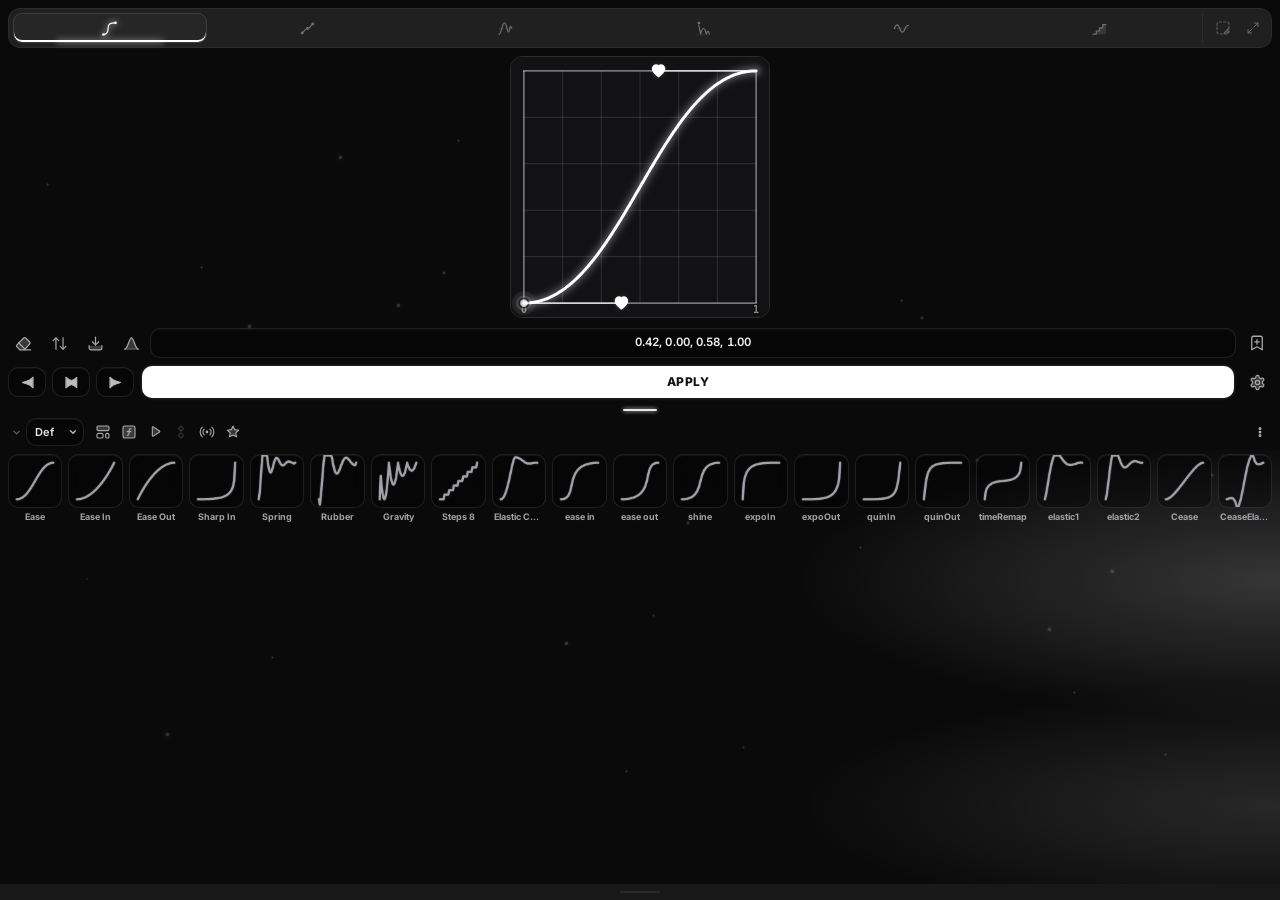
==== commit 9da572c9: "Update 1.8.208" ====
--- a/neucurve/index.html
+++ b/neucurve/index.html
@@ -136,7 +136,6 @@
   <link rel="stylesheet" href="./nc-pro.css?v=2">
   <link rel="stylesheet" href="./nc-quick.css?v=3">
   <link rel="stylesheet" href="./nc-expr.css?v=1">
-  <link rel="stylesheet" href="./nc-modebar.css?v=1">
   <!-- Compatibility shim for old CEP hosts (CEP 10 / Chromium 74, i.e. AE 2021).
        Feature-detects and does nothing at all on newer hosts (AE 2022+). Also
        re-scans for styles the Svelte bundle below injects at runtime. -->
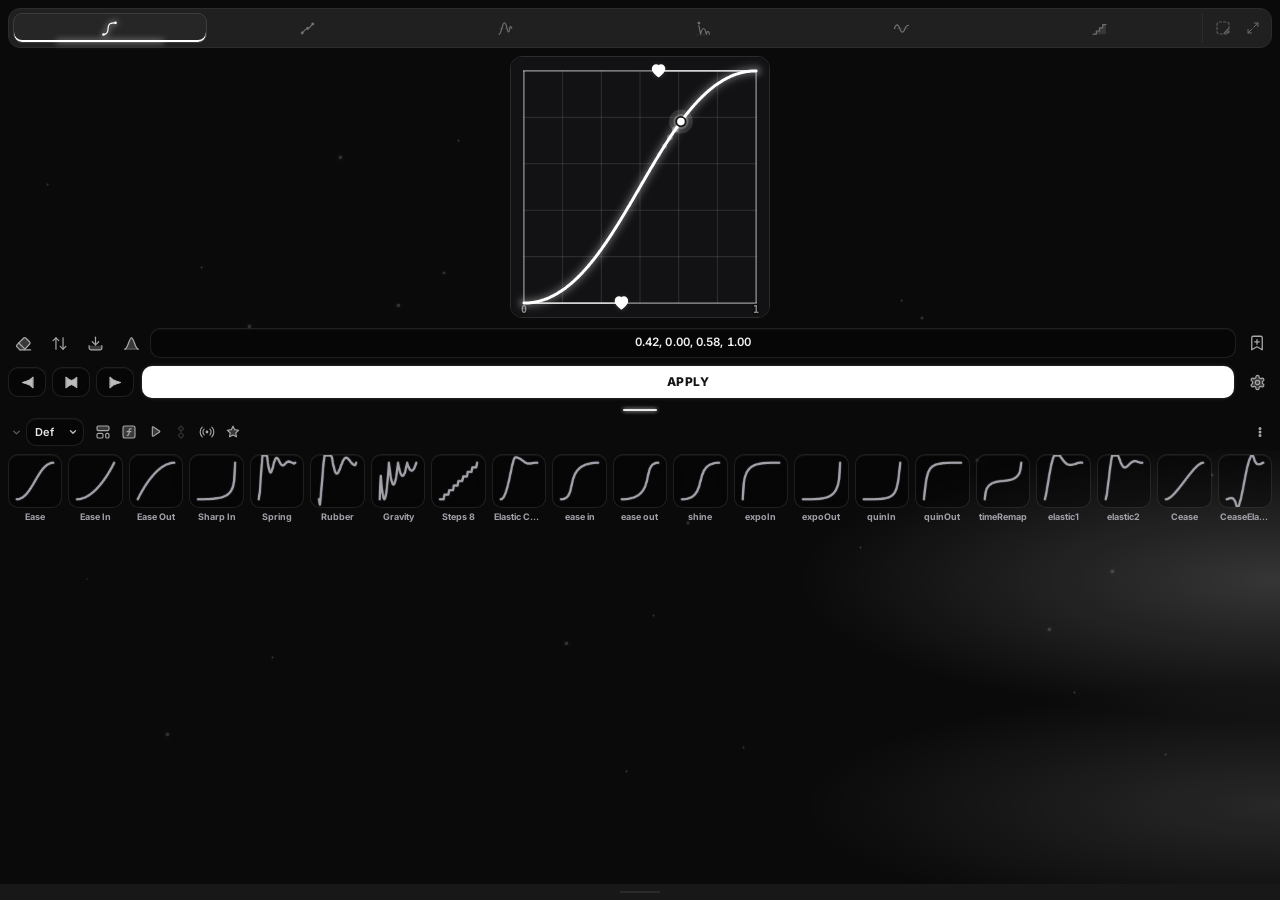
==== commit 32f8561e: "Update 1.8.209" ====
--- a/neucurve/index.html
+++ b/neucurve/index.html
@@ -90,7 +90,7 @@
   -->
   <link rel="stylesheet" href="./nc-away.css?v=1">
   <link rel="stylesheet" href="./nc-icons.css">
-  <link rel="stylesheet" href="./nc-theme-sync.css">
+  <link rel="stylesheet" href="./nc-theme-sync.css?v=3">
   <!-- Shared two-part spin box for <input type="number"> (same files as the main panel) + NeuCurve colour -->
   <link rel="stylesheet" href="../css/mt-spinbox.css?v=1">
   <link rel="stylesheet" href="./nc-spinbox.css?v=1">
@@ -144,7 +144,7 @@
   <script src="../js/mt-tooltip.js?v=11"></script>
   <script src="./CSInterface.js"></script>
   <script src="./nc-light.js?v=2"></script>
-  <script src="./nc-theme-sync.js?v=3"></script>
+  <script src="./nc-theme-sync.js?v=4"></script>
   <script src="./nc-bg.js?v=18"></script>
   <script src="./nc-extras.js?v=4"></script>
   <script src="./nc-live.js?v=4"></script>
--- a/neucurve/nc-theme-sync.css
+++ b/neucurve/nc-theme-sync.css
@@ -89,3 +89,27 @@
 html.mt-bg-themed svg.curve-svg > rect[x="0"][y="0"] {
   fill: rgb(var(--mt-bg-canvas-rgb)) !important;
 }
+
+/* ---------------------------------------------------------------------------------------------
+   Graph-mode pill (solid / line / ... tab bar + the expand icon beside it).
+   nc-flow.css hardcodes it (#202020 plate, #2c2c2c hairline, #262626 active chip) with !important, which beat the generic
+   BASE_TONES rule above, so the plate stayed grey whatever Settings > Background color was. These selectors are one step
+   more specific than nc-flow.css, so they win. Dark styles only: html.mt-light keeps nc-light.css's own colors.
+   --------------------------------------------------------------------------------------------- */
+html.mt-bg-themed:not(.mt-light) body .shell.shell .model-tabs-horizontal {
+  background: rgb(var(--mt-bg-pill-rgb)) !important;
+  border-color: rgb(var(--mt-bg-pill-line-rgb)) !important;
+}
+html.mt-bg-themed:not(.mt-light) body .shell.shell .mtab.active.active {
+  background: rgb(var(--mt-bg-pill-act-rgb));
+  border-color: rgb(var(--mt-bg-pill-actline-rgb)) !important;
+}
+html.mt-bg-themed:not(.mt-light) body .shell.shell .fl-gtools {
+  border-left-color: rgb(var(--mt-bg-pill-line-rgb));
+}
+
+/* Room for the panel's dynamic island. The panel (js/mt-curve-top.js) sets --mt-top-inset on <html> (50px, 0px when the island is off) and
+   lets this frame start at the very top of the panel, so NeuCurve's own background (colour / gradient / image / effects) runs behind the
+   island instead of a separate black band. Standalone windows never get the variable: 0px = no change. */
+html body { padding-top: var(--mt-top-inset, 0px); box-sizing: border-box; }
+
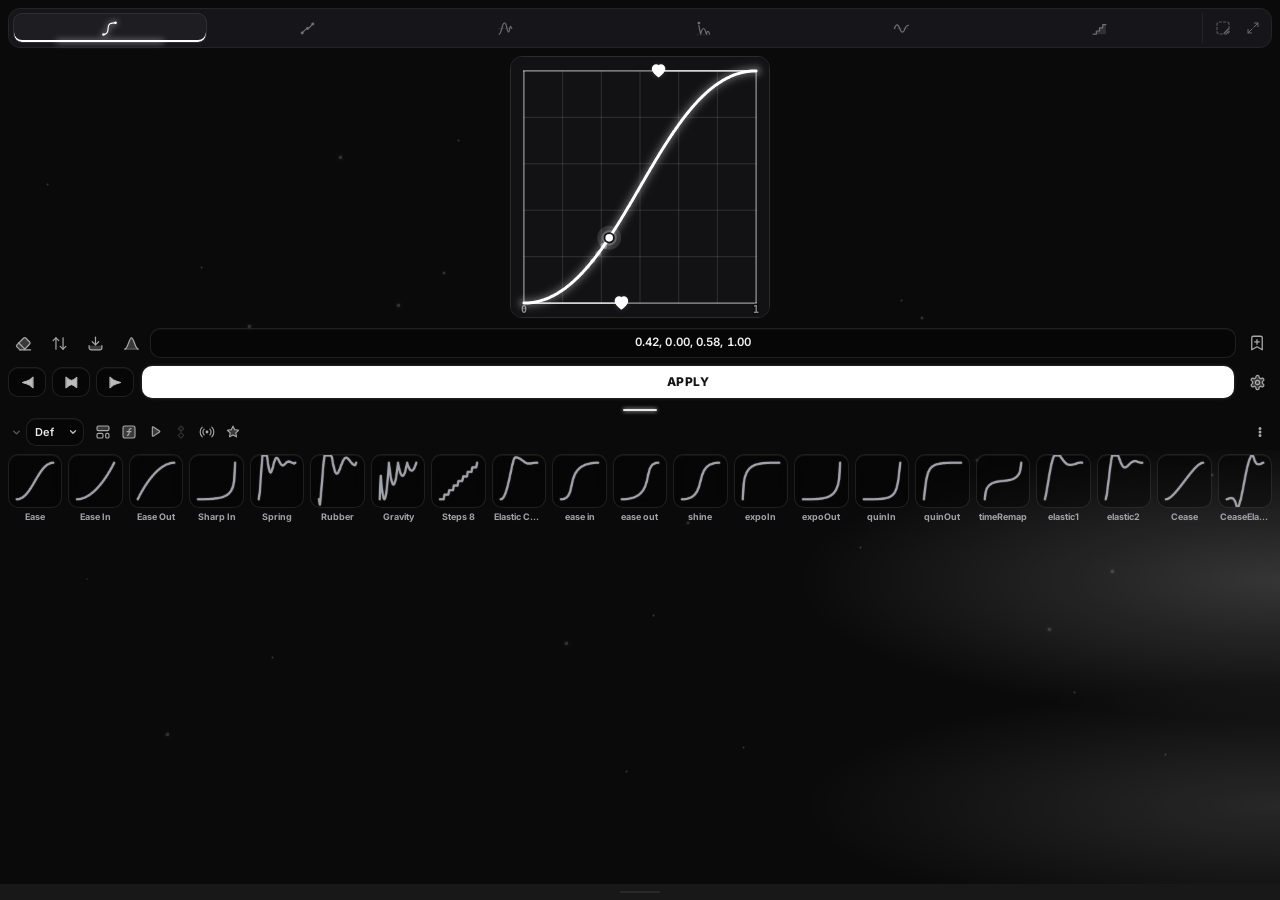
==== commit 1436f963: "Update 1.8.210" ====
--- a/neucurve/index.html
+++ b/neucurve/index.html
@@ -90,7 +90,7 @@
   -->
   <link rel="stylesheet" href="./nc-away.css?v=1">
   <link rel="stylesheet" href="./nc-icons.css">
-  <link rel="stylesheet" href="./nc-theme-sync.css?v=3">
+  <link rel="stylesheet" href="./nc-theme-sync.css?v=4">
   <!-- Shared two-part spin box for <input type="number"> (same files as the main panel) + NeuCurve colour -->
   <link rel="stylesheet" href="../css/mt-spinbox.css?v=1">
   <link rel="stylesheet" href="./nc-spinbox.css?v=1">
--- a/neucurve/nc-theme-sync.css
+++ b/neucurve/nc-theme-sync.css
@@ -91,25 +91,25 @@
 }
 
 /* ---------------------------------------------------------------------------------------------
-   Graph-mode pill (solid / line / ... tab bar + the expand icon beside it).
+   Graph-mode pill (solid / line / ... tab bar + the grip and expand icons beside it).
    nc-flow.css hardcodes it (#202020 plate, #2c2c2c hairline, #262626 active chip) with !important, which beat the generic
-   BASE_TONES rule above, so the plate stayed grey whatever Settings > Background color was. These selectors are one step
-   more specific than nc-flow.css, so they win. Dark styles only: html.mt-light keeps nc-light.css's own colors.
+   BASE_TONES rule above, so the plate stayed grey whatever Settings > Background color was.
+   fix27: the plate now ALWAYS follows the Multi Tool Background color. Before, these rules only ran under html.mt-bg-themed
+   (a custom color was picked); with the default color the pill stayed #202020 grey next to the #16161a graph. The var()
+   fallbacks below are Multi Tool's default Background (#16161a = 22,22,26) with the same offsets nc-theme-sync.js uses, so
+   default and custom colors look the same way. Covers the portrait bar (.model-tabs-horizontal) and the landscape bar
+   (.model-nav-strip.fl-modes). Dark styles only: html.mt-light keeps nc-light.css's own colors.
    --------------------------------------------------------------------------------------------- */
-html.mt-bg-themed:not(.mt-light) body .shell.shell .model-tabs-horizontal {
-  background: rgb(var(--mt-bg-pill-rgb)) !important;
-  border-color: rgb(var(--mt-bg-pill-line-rgb)) !important;
+html:not(.mt-light) body .shell.shell .model-tabs-horizontal,
+html:not(.mt-light) body .shell.shell .fixed-section > .model-nav-strip.fl-modes {
+  background: rgb(var(--mt-bg-pill-rgb, 22, 22, 26)) !important;
+  border-color: rgb(var(--mt-bg-pill-line-rgb, 36, 36, 40)) !important;
 }
-html.mt-bg-themed:not(.mt-light) body .shell.shell .mtab.active.active {
-  background: rgb(var(--mt-bg-pill-act-rgb));
-  border-color: rgb(var(--mt-bg-pill-actline-rgb)) !important;
+html:not(.mt-light) body .shell.shell .mtab.active.active,
+html:not(.mt-light) body .shell.shell .fl-modes .nav-tab.active {
+  background: rgb(var(--mt-bg-pill-act-rgb, 30, 30, 34));
+  border-color: rgb(var(--mt-bg-pill-actline-rgb, 46, 46, 50)) !important;
 }
-html.mt-bg-themed:not(.mt-light) body .shell.shell .fl-gtools {
-  border-left-color: rgb(var(--mt-bg-pill-line-rgb));
+html:not(.mt-light) body .shell.shell .fl-gtools {
+  border-left-color: rgb(var(--mt-bg-pill-line-rgb, 36, 36, 40));
 }
-
-/* Room for the panel's dynamic island. The panel (js/mt-curve-top.js) sets --mt-top-inset on <html> (50px, 0px when the island is off) and
-   lets this frame start at the very top of the panel, so NeuCurve's own background (colour / gradient / image / effects) runs behind the
-   island instead of a separate black band. Standalone windows never get the variable: 0px = no change. */
-html body { padding-top: var(--mt-top-inset, 0px); box-sizing: border-box; }
-
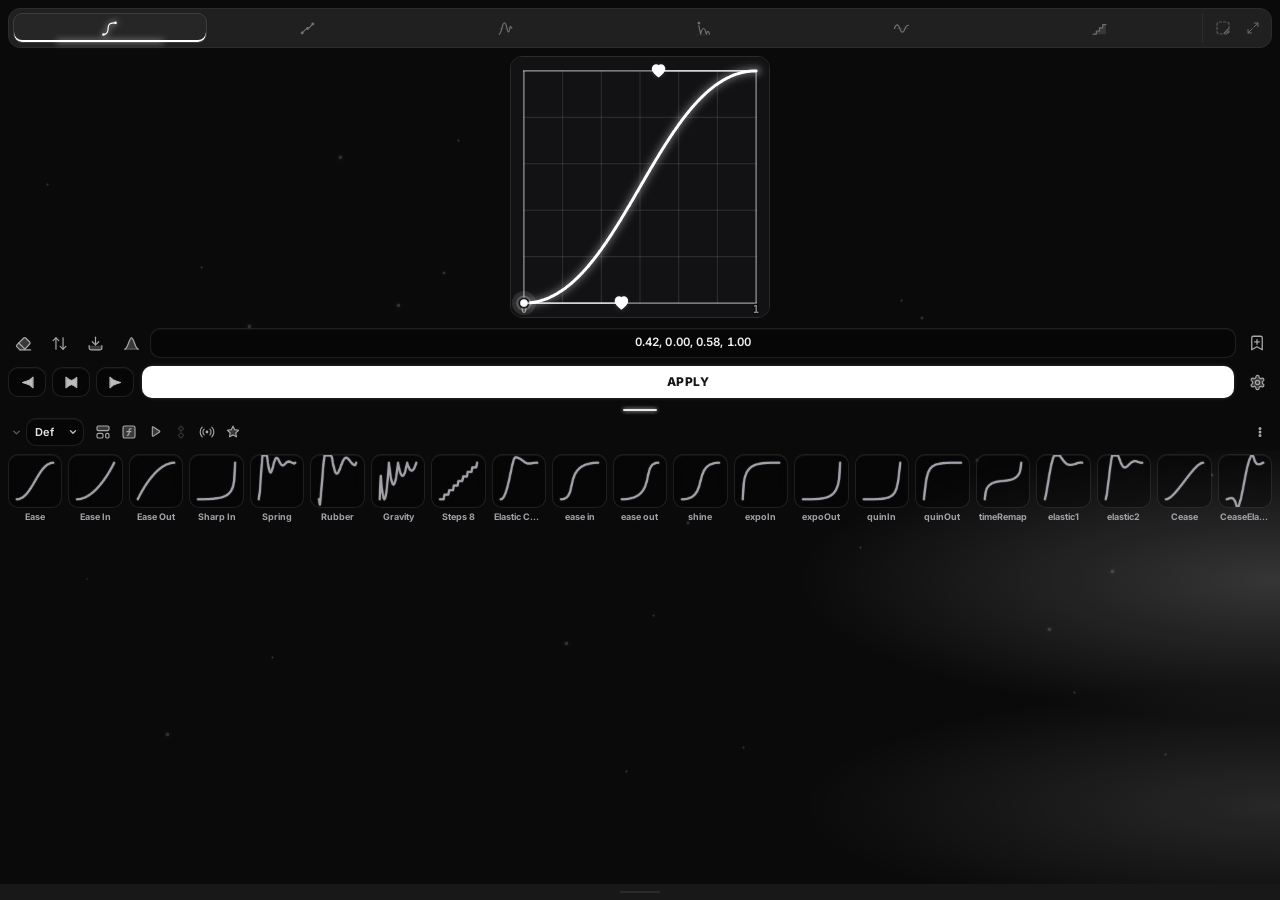
==== commit 72706080: "Update 1.8.211" ====
--- a/neucurve/index.html
+++ b/neucurve/index.html
@@ -90,7 +90,7 @@
   -->
   <link rel="stylesheet" href="./nc-away.css?v=1">
   <link rel="stylesheet" href="./nc-icons.css">
-  <link rel="stylesheet" href="./nc-theme-sync.css?v=4">
+  <link rel="stylesheet" href="./nc-theme-sync.css?v=3">
   <!-- Shared two-part spin box for <input type="number"> (same files as the main panel) + NeuCurve colour -->
   <link rel="stylesheet" href="../css/mt-spinbox.css?v=1">
   <link rel="stylesheet" href="./nc-spinbox.css?v=1">
--- a/neucurve/nc-theme-sync.css
+++ b/neucurve/nc-theme-sync.css
@@ -91,25 +91,25 @@
 }
 
 /* ---------------------------------------------------------------------------------------------
-   Graph-mode pill (solid / line / ... tab bar + the grip and expand icons beside it).
+   Graph-mode pill (solid / line / ... tab bar + the expand icon beside it).
    nc-flow.css hardcodes it (#202020 plate, #2c2c2c hairline, #262626 active chip) with !important, which beat the generic
-   BASE_TONES rule above, so the plate stayed grey whatever Settings > Background color was.
-   fix27: the plate now ALWAYS follows the Multi Tool Background color. Before, these rules only ran under html.mt-bg-themed
-   (a custom color was picked); with the default color the pill stayed #202020 grey next to the #16161a graph. The var()
-   fallbacks below are Multi Tool's default Background (#16161a = 22,22,26) with the same offsets nc-theme-sync.js uses, so
-   default and custom colors look the same way. Covers the portrait bar (.model-tabs-horizontal) and the landscape bar
-   (.model-nav-strip.fl-modes). Dark styles only: html.mt-light keeps nc-light.css's own colors.
+   BASE_TONES rule above, so the plate stayed grey whatever Settings > Background color was. These selectors are one step
+   more specific than nc-flow.css, so they win. Dark styles only: html.mt-light keeps nc-light.css's own colors.
    --------------------------------------------------------------------------------------------- */
-html:not(.mt-light) body .shell.shell .model-tabs-horizontal,
-html:not(.mt-light) body .shell.shell .fixed-section > .model-nav-strip.fl-modes {
-  background: rgb(var(--mt-bg-pill-rgb, 22, 22, 26)) !important;
-  border-color: rgb(var(--mt-bg-pill-line-rgb, 36, 36, 40)) !important;
+html.mt-bg-themed:not(.mt-light) body .shell.shell .model-tabs-horizontal {
+  background: rgb(var(--mt-bg-pill-rgb)) !important;
+  border-color: rgb(var(--mt-bg-pill-line-rgb)) !important;
 }
-html:not(.mt-light) body .shell.shell .mtab.active.active,
-html:not(.mt-light) body .shell.shell .fl-modes .nav-tab.active {
-  background: rgb(var(--mt-bg-pill-act-rgb, 30, 30, 34));
-  border-color: rgb(var(--mt-bg-pill-actline-rgb, 46, 46, 50)) !important;
+html.mt-bg-themed:not(.mt-light) body .shell.shell .mtab.active.active {
+  background: rgb(var(--mt-bg-pill-act-rgb));
+  border-color: rgb(var(--mt-bg-pill-actline-rgb)) !important;
 }
-html:not(.mt-light) body .shell.shell .fl-gtools {
-  border-left-color: rgb(var(--mt-bg-pill-line-rgb, 36, 36, 40));
+html.mt-bg-themed:not(.mt-light) body .shell.shell .fl-gtools {
+  border-left-color: rgb(var(--mt-bg-pill-line-rgb));
 }
+
+/* Room for the panel's dynamic island. The panel (js/mt-curve-top.js) sets --mt-top-inset on <html> (50px, 0px when the island is off) and
+   lets this frame start at the very top of the panel, so NeuCurve's own background (colour / gradient / image / effects) runs behind the
+   island instead of a separate black band. Standalone windows never get the variable: 0px = no change. */
+html body { padding-top: var(--mt-top-inset, 0px); box-sizing: border-box; }
+
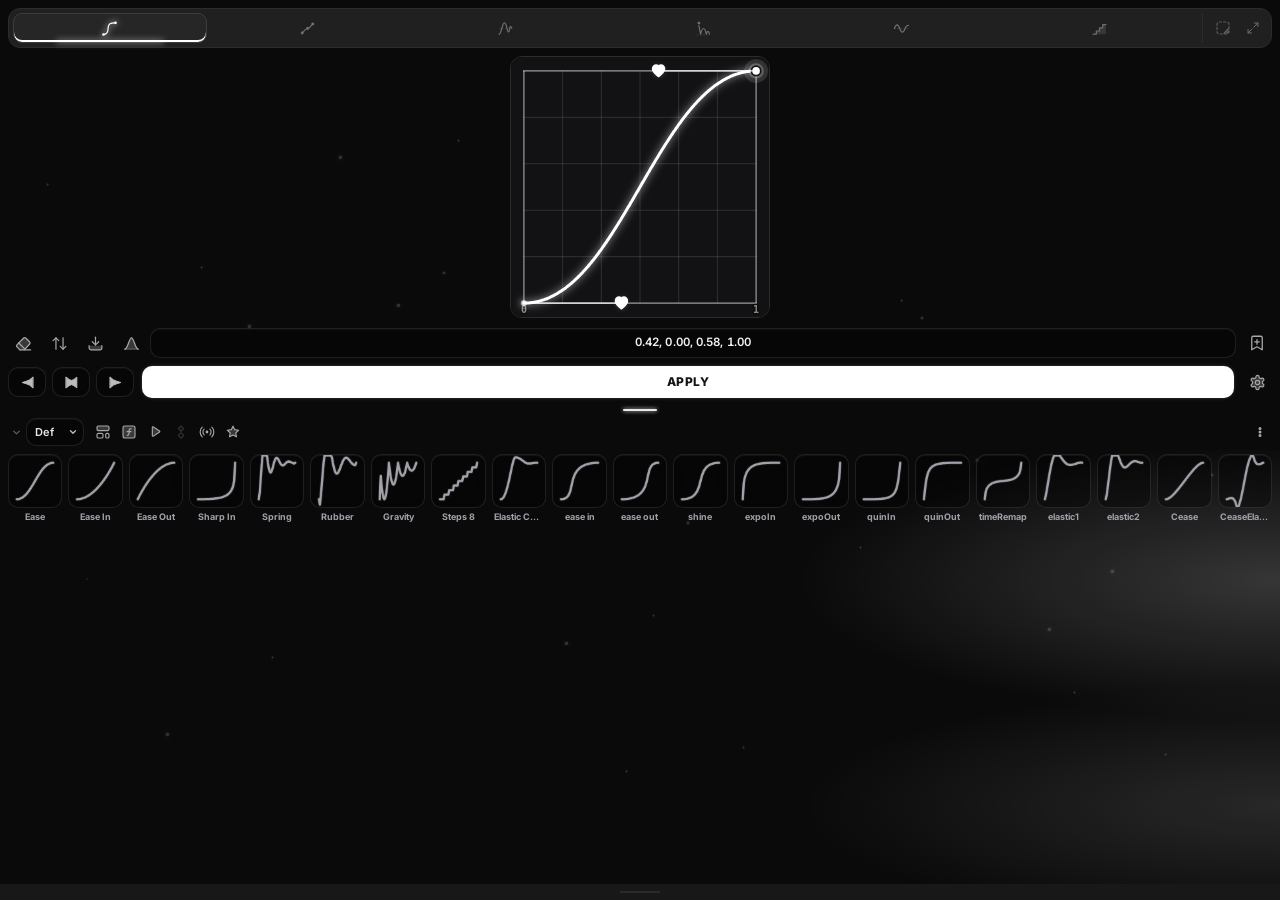
==== commit b4c8b110: "Update 1.8.212" ====
--- a/neucurve/index.html
+++ b/neucurve/index.html
@@ -136,6 +136,7 @@
   <link rel="stylesheet" href="./nc-pro.css?v=2">
   <link rel="stylesheet" href="./nc-quick.css?v=3">
   <link rel="stylesheet" href="./nc-expr.css?v=1">
+  <link rel="stylesheet" href="./nc-fix27.css?v=1">
   <!-- Compatibility shim for old CEP hosts (CEP 10 / Chromium 74, i.e. AE 2021).
        Feature-detects and does nothing at all on newer hosts (AE 2022+). Also
        re-scans for styles the Svelte bundle below injects at runtime. -->
--- a/neucurve/nc-fix27.css
+++ b/neucurve/nc-fix27.css
@@ -0,0 +1,15 @@
+/* NeuCurve - nc-fix27.css (loaded LAST, after nc-fix26.css)
+   GRAPH BACKING = PANEL BACKGROUND COLOR. The solid behind the graph (the floor <rect> and the .canvas-area box) used the "canvas"
+   tier of nc-theme-sync.js (Background color - 20 per channel), so it was always darker than Settings > Background color.
+   Here both use the exact Background color the panel posts (--mt-bg-rgb). Nothing changes when no custom Background color is set
+   (html.mt-bg-themed is then off) - the default dark floor stays. */
+
+/* box backing (dark and light picks alike) */
+html.mt-bg-themed.mt-bg-themed body .shell.shell .canvas-area.canvas-area { background-color: rgb(var(--mt-bg-rgb)) !important; }
+
+/* floor rect: plain, and with a gradient mode on. Beats nc-theme-sync.css, nc-fix26.css and the light-mode rules. */
+html.mt-bg-themed.mt-bg-themed body svg.curve-svg.curve-svg > rect:first-of-type,
+html.mt-bg-themed.mt-bg-themed.mt-light body svg.curve-svg.curve-svg > rect:first-of-type,
+html.mt-bg-themed.mt-bg-themed.nc-grad-on body svg.curve-svg.curve-svg > rect:first-of-type {
+  fill: rgb(var(--mt-bg-rgb)) !important;
+}
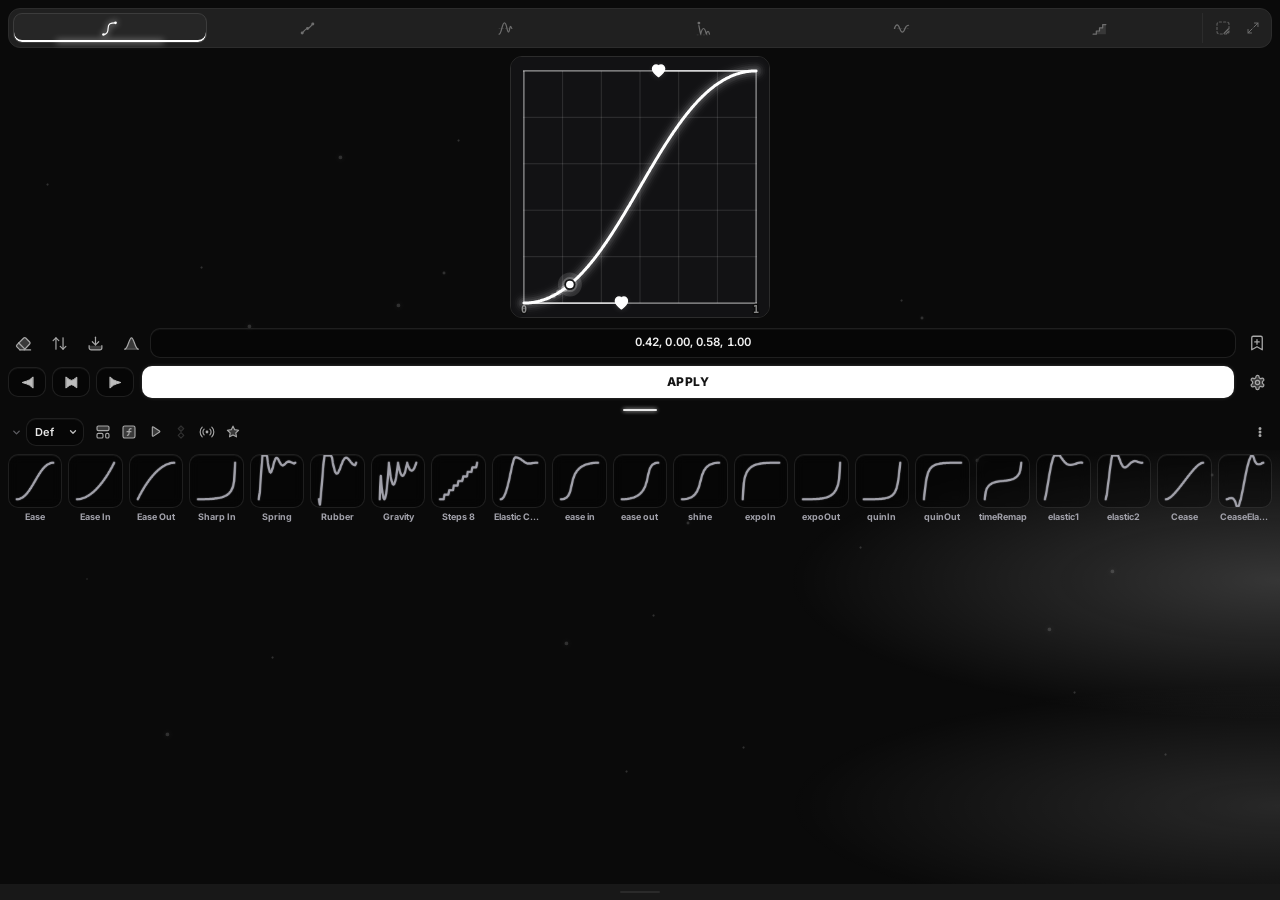
==== commit ef8ca31a: "Update 1.8.213" ====
--- a/neucurve/index.html
+++ b/neucurve/index.html
@@ -136,7 +136,7 @@
   <link rel="stylesheet" href="./nc-pro.css?v=2">
   <link rel="stylesheet" href="./nc-quick.css?v=3">
   <link rel="stylesheet" href="./nc-expr.css?v=1">
-  <link rel="stylesheet" href="./nc-fix27.css?v=1">
+  <link rel="stylesheet" href="./nc-fix27.css?v=3">
   <!-- Compatibility shim for old CEP hosts (CEP 10 / Chromium 74, i.e. AE 2021).
        Feature-detects and does nothing at all on newer hosts (AE 2022+). Also
        re-scans for styles the Svelte bundle below injects at runtime. -->
@@ -162,7 +162,7 @@
   <script src="./nc-morph.js?v=26"></script>
   <script src="./nc-warm.js?v=3"></script>
   <script src="./nc-status.js?v=3"></script>
-  <script src="./nc-pro.js?v=8"></script>
+  <script src="./nc-pro.js?v=9"></script>
   <script defer src="./nc-quick.js?v=3"></script>
   <script src="../js/mt-spinbox.js?v=1"></script>
   <script src="../js/mt-select.js?v=5"></script>
--- a/neucurve/nc-fix27.css
+++ b/neucurve/nc-fix27.css
@@ -13,3 +13,23 @@
 html.mt-bg-themed.mt-bg-themed.nc-grad-on body svg.curve-svg.curve-svg > rect:first-of-type {
   fill: rgb(var(--mt-bg-rgb)) !important;
 }
+
+/* GRAPH SOLID COLOR (NeuCurve Settings > Appearance > Graph Solid Color). nc-pro.js sets html[data-nc-gsolid] + --nc-gsolid-rgb only when
+   a color was picked; "" keeps the Background-color rules above. The doubled attribute out-ranks them (dark, light and gradient variants). */
+html[data-nc-gsolid][data-nc-gsolid][data-nc-gsolid][data-nc-gsolid] body .shell.shell .canvas-area.canvas-area {
+  background-color: rgb(var(--nc-gsolid-rgb)) !important;
+}
+html[data-nc-gsolid][data-nc-gsolid][data-nc-gsolid][data-nc-gsolid] body svg.curve-svg.curve-svg > rect:first-of-type {
+  fill: rgb(var(--nc-gsolid-rgb)) !important;
+}
+
+/* TAB BACKGROUND = PANEL BACKGROUND COLOR. The Curve tab's own background is .extension-wrapper (nc-flow.css --fl-bg #1a1a1a). nc-theme-sync.js
+   tinted it as Background color - 8, so the tab was always a little darker than Settings > Background color. Now it is the exact color.
+   Only the plain color is synced: with a gradient (nc-grad-on) or Effects (nc-fx-on) on, those layers keep their see-through surface. */
+html.mt-bg-themed.mt-bg-themed:not(.nc-grad-on):not(.nc-fx-on) body .shell.shell .extension-wrapper.extension-wrapper {
+  background: rgb(var(--mt-bg-rgb)) !important;
+}
+html.mt-bg-themed.mt-bg-themed:not(.nc-grad-on):not(.nc-fx-on),
+html.mt-bg-themed.mt-bg-themed:not(.nc-grad-on):not(.nc-fx-on) body {
+  background-color: rgb(var(--mt-bg-rgb));
+}
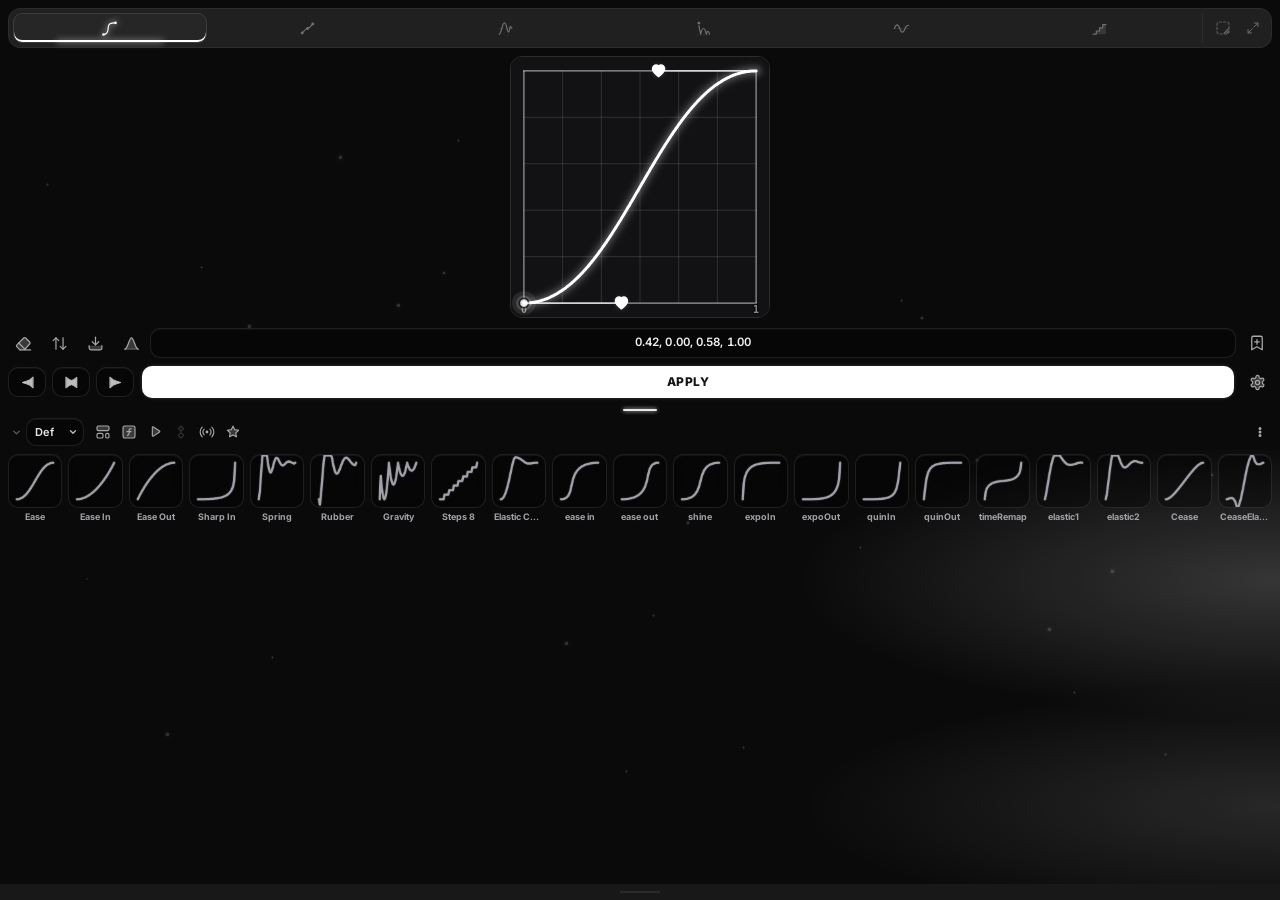
==== commit f8264a31: "Update 1.8.215" ====
--- a/neucurve/index.html
+++ b/neucurve/index.html
@@ -136,7 +136,7 @@
   <link rel="stylesheet" href="./nc-pro.css?v=2">
   <link rel="stylesheet" href="./nc-quick.css?v=3">
   <link rel="stylesheet" href="./nc-expr.css?v=1">
-  <link rel="stylesheet" href="./nc-fix27.css?v=3">
+  <link rel="stylesheet" href="./nc-fix27.css?v=4">
   <!-- Compatibility shim for old CEP hosts (CEP 10 / Chromium 74, i.e. AE 2021).
        Feature-detects and does nothing at all on newer hosts (AE 2022+). Also
        re-scans for styles the Svelte bundle below injects at runtime. -->
@@ -145,7 +145,7 @@
   <script src="../js/mt-tooltip.js?v=11"></script>
   <script src="./CSInterface.js"></script>
   <script src="./nc-light.js?v=2"></script>
-  <script src="./nc-theme-sync.js?v=4"></script>
+  <script src="./nc-theme-sync.js?v=5"></script>
   <script src="./nc-bg.js?v=18"></script>
   <script src="./nc-extras.js?v=4"></script>
   <script src="./nc-live.js?v=4"></script>
--- a/neucurve/nc-fix27.css
+++ b/neucurve/nc-fix27.css
@@ -33,3 +33,7 @@
 html.mt-bg-themed.mt-bg-themed:not(.nc-grad-on):not(.nc-fx-on) body {
   background-color: rgb(var(--mt-bg-rgb));
 }
+
+/* While the panel Background color is being changed (nc-theme-sync.js keeps html.mt-bg-live on for 250 ms after each change), nothing
+   transitions: every surface follows the picker immediately instead of easing behind it (that lag looked like stepping). */
+html.mt-bg-live, html.mt-bg-live *, html.mt-bg-live *::before, html.mt-bg-live *::after { transition: none !important; }
